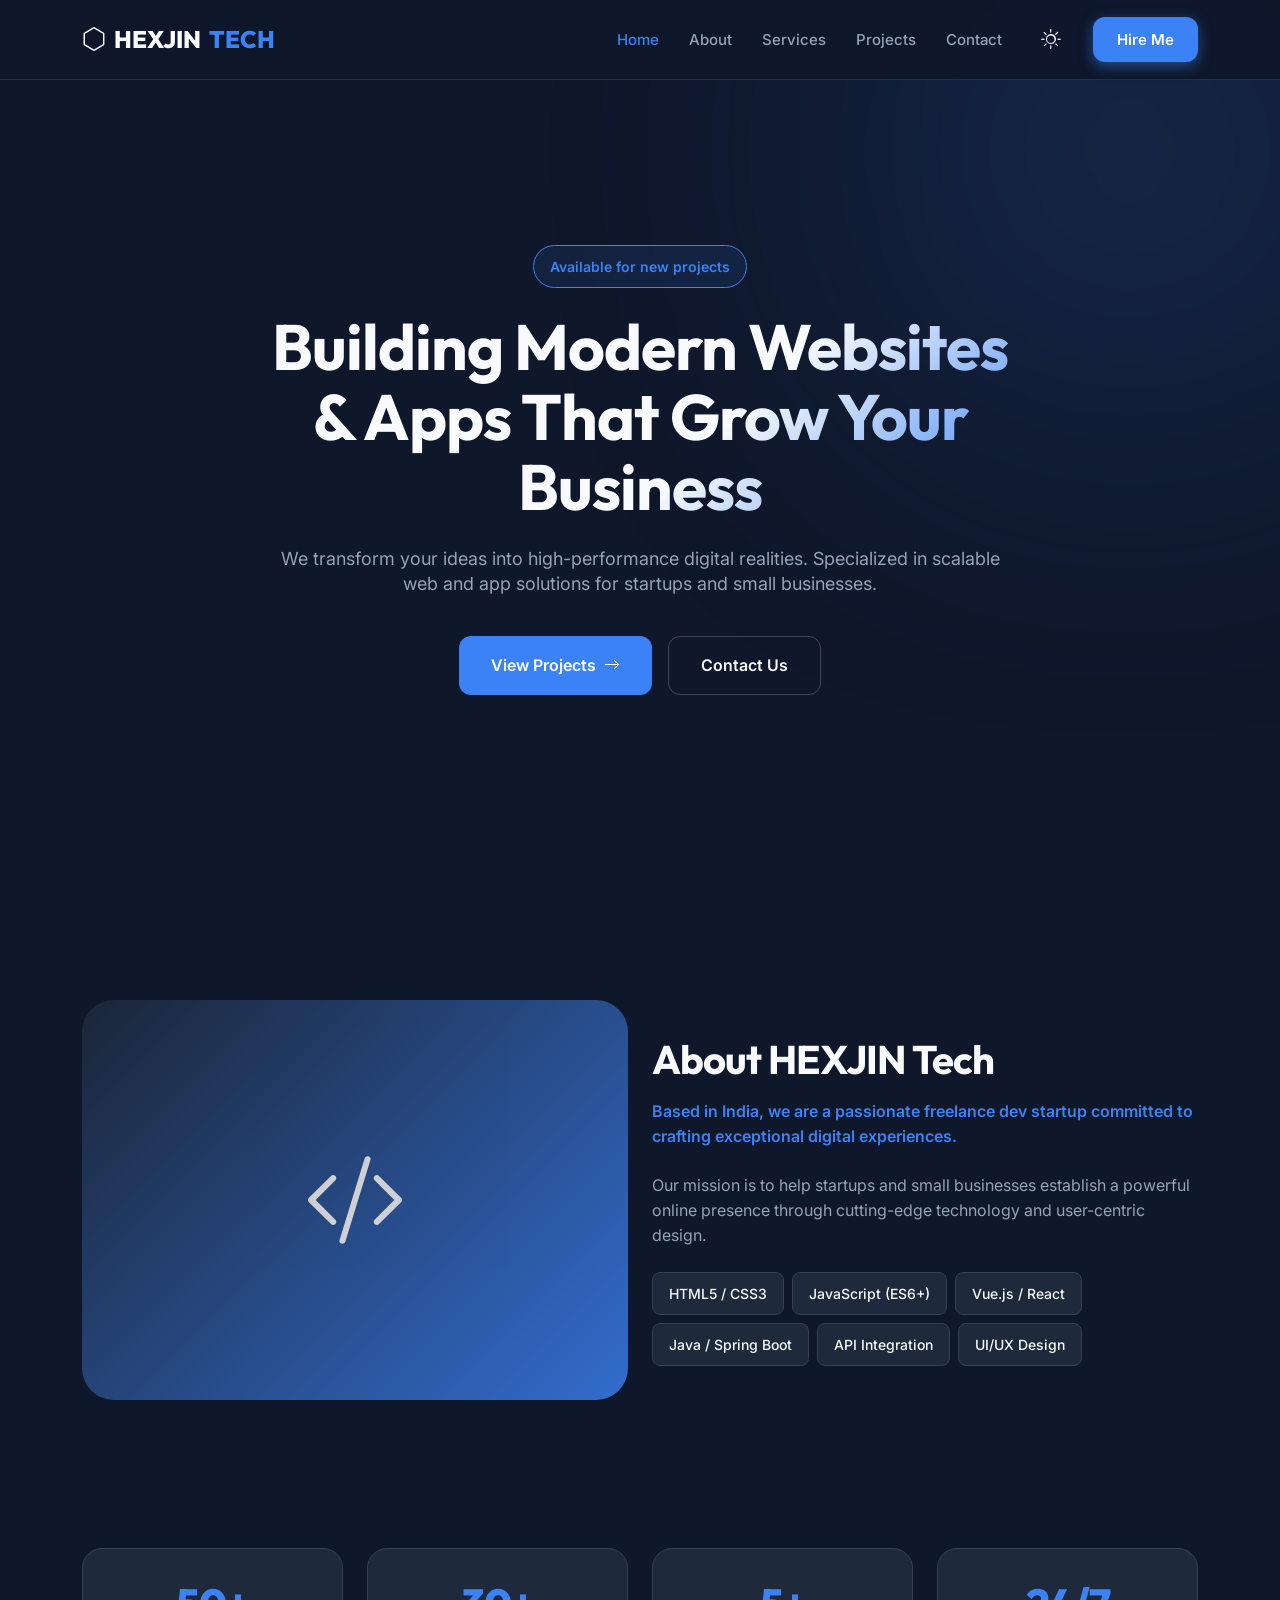
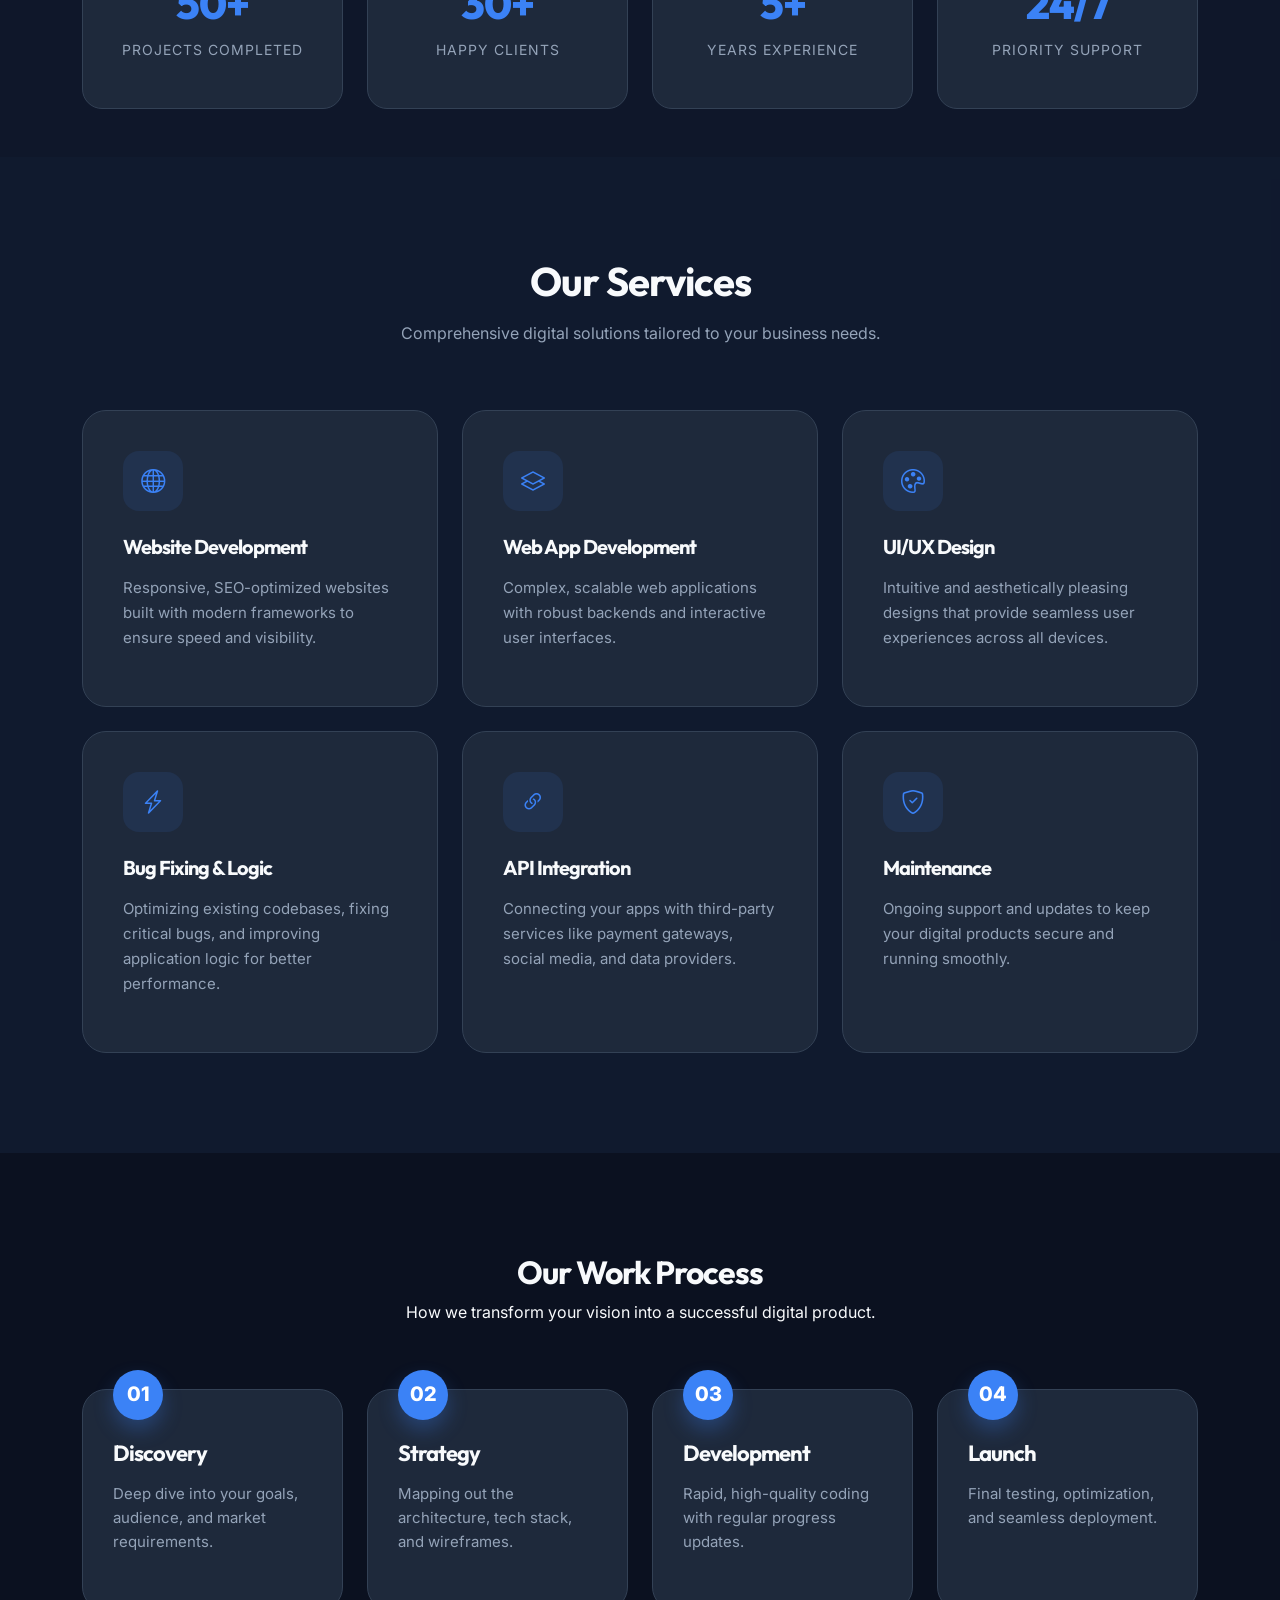
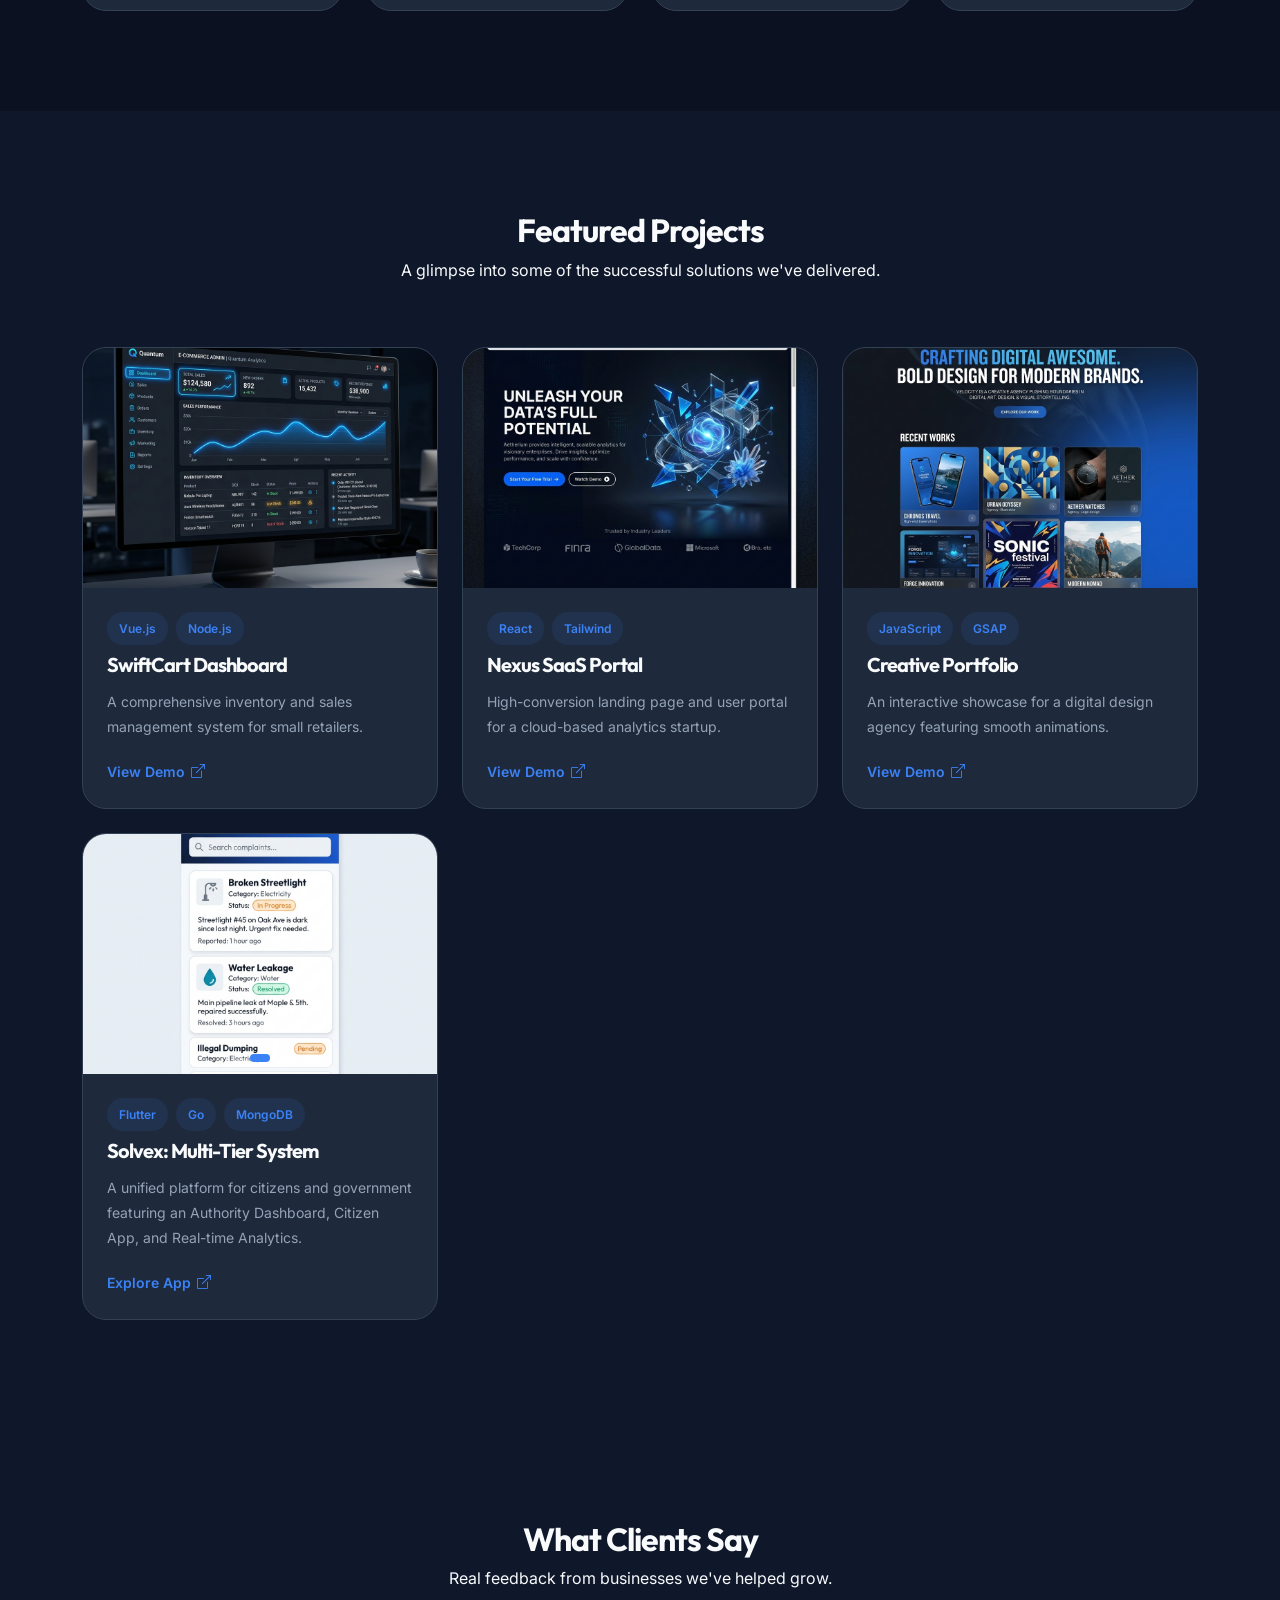
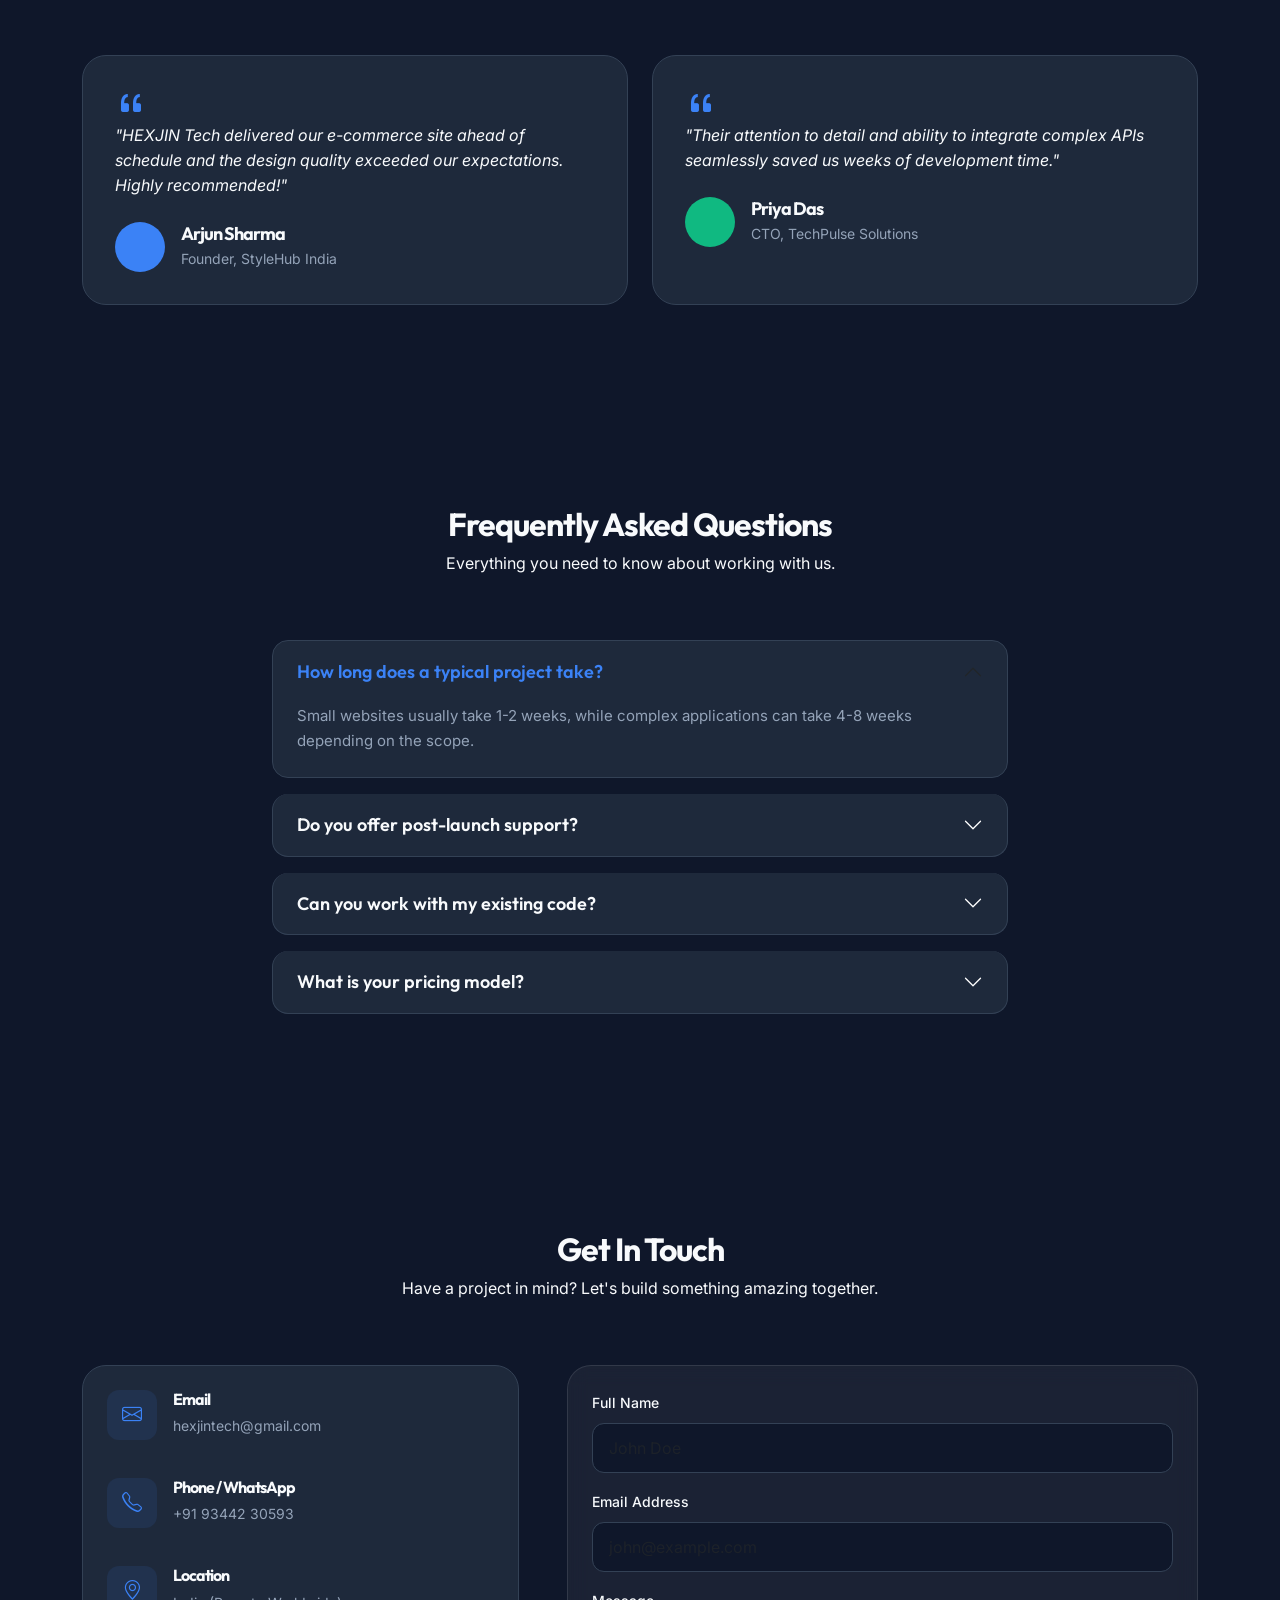
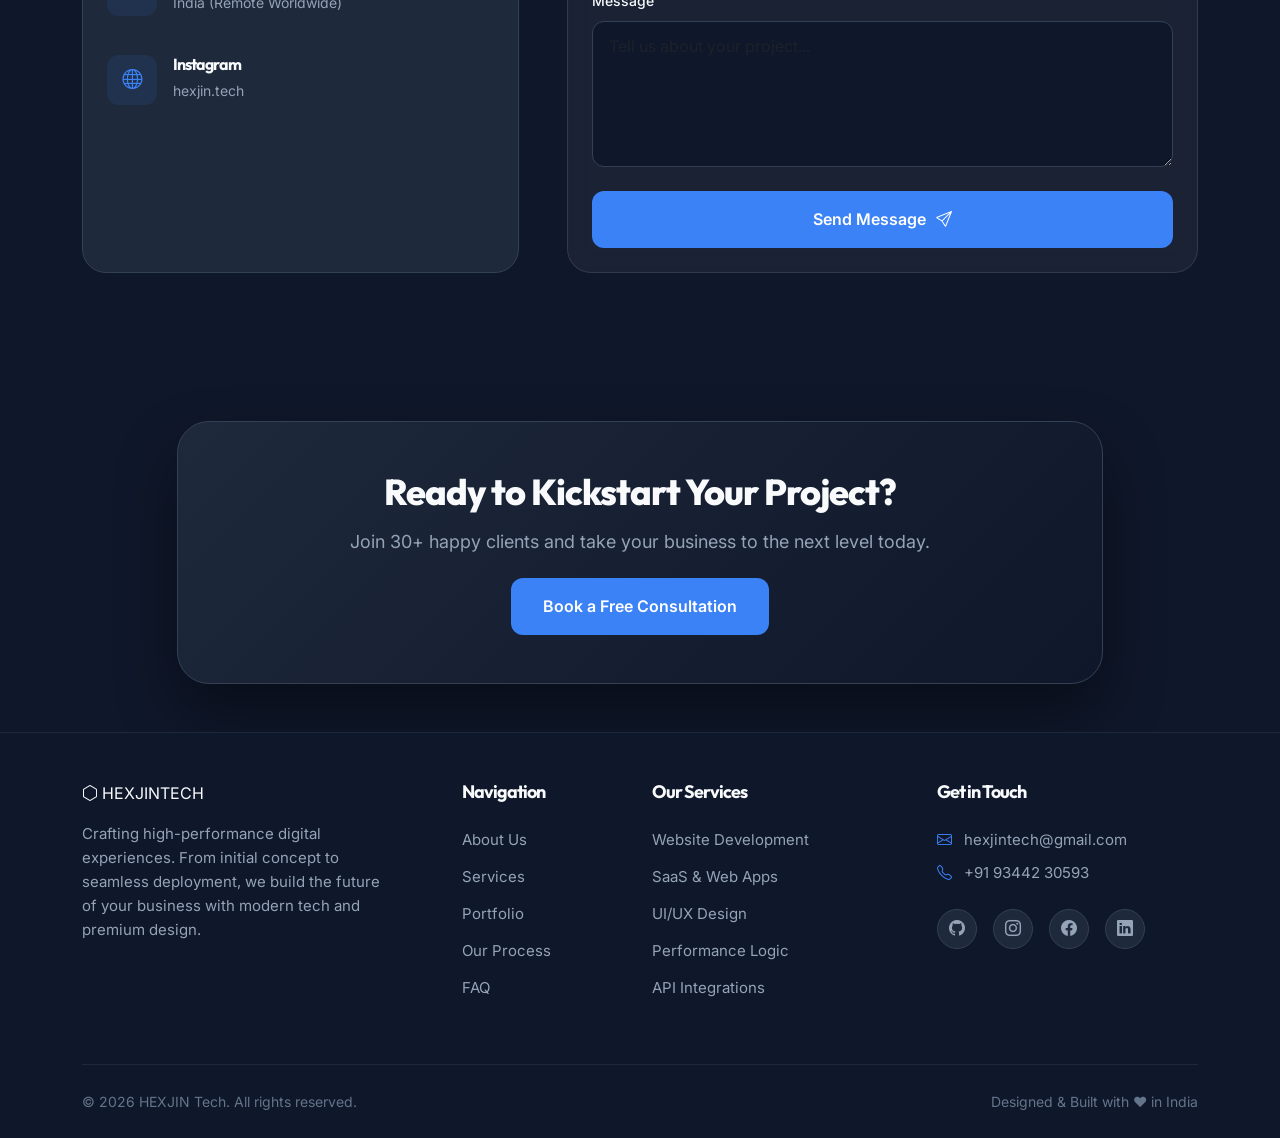
==== index.html @ 11fa51d2 "Complete migration to Bootstrap Icons across all sections and scripts" ====
<!DOCTYPE html>
<html lang="en">

<head>
    <meta charset="UTF-8">
    <meta name="viewport" content="width=device-width, initial-scale=1.0">
    <title>HEXJIN Tech | Modern Web & App Solutions</title>
    <meta name="description"
        content="Freelance Web & App Developer startup in India. Building modern, scalable, and user-friendly websites and apps for small businesses and startups.">

    <!-- Bootstrap 5 CSS -->
    <link href="https://cdn.jsdelivr.net/npm/bootstrap@5.3.0/dist/css/bootstrap.min.css" rel="stylesheet">
    <!-- Bootstrap Icons -->
    <link rel="stylesheet" href="https://cdn.jsdelivr.net/npm/bootstrap-icons@1.11.1/font/bootstrap-icons.css">

    <!-- Custom Style -->
    <link rel="stylesheet" href="style.css">
</head>

<body data-theme="dark">

    <!-- Navigation -->
    <nav id="navbar" class="fixed-top">
        <div class="container navbar-container">
            <div class="row align-items-center">
                <div class="col-4">
                    <a href="#" class="navbar-logo">
                        <i class="bi bi-hexagon"></i>
                        HEXJIN<span>TECH</span>
                    </a>
                </div>
                <div class="col-8 d-flex justify-content-end align-items-center">
                    <ul class="navbar-links d-none d-lg-flex mb-0 list-unstyled align-items-center">
                        <li><a href="#home" class="navbar-link active">Home</a></li>
                        <li><a href="#about" class="navbar-link">About</a></li>
                        <li><a href="#services" class="navbar-link">Services</a></li>
                        <li><a href="#portfolio" class="navbar-link">Projects</a></li>
                        <li><a href="#contact" class="navbar-link">Contact</a></li>
                    </ul>
                    <div class="navbar-actions ms-lg-4 d-flex align-items-center gap-3">
                        <button id="theme-toggle" class="btn-theme-toggle border-0 bg-transparent"
                            aria-label="Toggle Theme">
                            <i class="bi bi-sun" id="sun-icon"></i>
                            <i class="bi bi-moon" id="moon-icon" style="display: none;"></i>
                        </button>
                        <a href="#contact" class="btn-hire ms-3 d-none d-sm-inline-block">Hire Me</a>
                        <button class="navbar-mobile-btn d-lg-none border-0 bg-transparent text-white"
                            aria-label="Menu">
                            <i class="bi bi-list"></i>
                        </button>
                    </div>
                </div>
            </div>
        </div>
    </nav>

    <!-- Hero Section -->
    <section class="hero-section" id="home">
        <div class="container hero-container">
            <div class="row align-items-center justify-content-center">
                <div class="col-lg-8 text-center hero-content-wrapper">
                    <span class="hero-badge reveal">Available for new projects</span>
                    <h1 class="hero-title reveal">Building Modern Websites & Apps That Grow Your Business</h1>
                    <p class="hero-description reveal">We transform your ideas into high-performance digital realities.
                        Specialized in scalable web and app solutions for startups and small businesses.</p>
                    <div class="hero-buttons reveal d-flex justify-content-center gap-3">
                        <a href="#portfolio" class="btn-hero-primary">View Projects <i
                                class="bi bi-arrow-right"></i></a>
                        <a href="#contact" class="btn-hero-outline">Contact Us</a>
                    </div>
                </div>
            </div>
        </div>
    </section>

    <!-- About Section -->
    <section class="about-section" id="about">
        <div class="container about-container">
            <div class="row align-items-center">
                <div class="col-lg-6 mb-5 mb-lg-0 about-image-col">
                    <div class="about-image-wrapper reveal">
                        <div class="about-placeholder-img">
                            <i class="bi bi-code-slash"></i>
                        </div>
                    </div>
                </div>
                <div class="col-lg-6 about-content-col">
                    <div class="about-header reveal mb-4">
                        <h2 class="about-title">About HEXJIN Tech</h2>
                        <p class="about-subtitle">Based in India, we are a passionate freelance dev startup committed to
                            crafting exceptional digital experiences.</p>
                    </div>
                    <p class="about-text reveal mb-4">Our mission is to help startups and small businesses establish a
                        powerful online presence through cutting-edge technology and user-centric design.</p>
                    <div class="about-skills-wrapper reveal">
                        <div class="d-flex flex-wrap gap-2">
                            <span class="skill-tag">HTML5 / CSS3</span>
                            <span class="skill-tag">JavaScript (ES6+)</span>
                            <span class="skill-tag">Vue.js / React</span>
                            <span class="skill-tag">Java / Spring Boot</span>
                            <span class="skill-tag">API Integration</span>
                            <span class="skill-tag">UI/UX Design</span>
                        </div>
                    </div>
                </div>
            </div>
        </div>
    </section>

    <!-- Stats Section -->
    <section class="stats-section py-5">
        <div class="container stats-container">
            <div class="row g-4 text-center">
                <div class="col-6 col-lg-3 reveal">
                    <div class="stat-card">
                        <h3 class="stat-number" data-target="50">0</h3>
                        <p class="stat-label">Projects Completed</p>
                    </div>
                </div>
                <div class="col-6 col-lg-3 reveal">
                    <div class="stat-card">
                        <h3 class="stat-number" data-target="30">0</h3>
                        <p class="stat-label">Happy Clients</p>
                    </div>
                </div>
                <div class="col-6 col-lg-3 reveal">
                    <div class="stat-card">
                        <h3 class="stat-number" data-target="5">0</h3>
                        <p class="stat-label">Years Experience</p>
                    </div>
                </div>
                <div class="col-6 col-lg-3 reveal">
                    <div class="stat-card">
                        <h3 class="stat-number" data-target="24">24/7</h3>
                        <p class="stat-label">Priority Support</p>
                    </div>
                </div>
            </div>
        </div>
    </section>

    <!-- Services Section -->
    <section class="services-section" id="services">
        <div class="container services-container">
            <div class="row justify-content-center">
                <div class="col-lg-8 text-center mb-5 services-header reveal">
                    <h2 class="services-title">Our Services</h2>
                    <p class="services-subtitle">Comprehensive digital solutions tailored to your business needs.</p>
                </div>
            </div>
            <div class="row g-4 services-grid">
                <div class="col-md-6 col-lg-4 reveal">
                    <div class="services-card">
                        <div class="services-icon"><i class="bi bi-globe"></i></div>
                        <h3 class="services-card-title">Website Development</h3>
                        <p class="services-card-text">Responsive, SEO-optimized websites built with modern frameworks to
                            ensure speed and visibility.</p>
                    </div>
                </div>
                <div class="col-md-6 col-lg-4 reveal">
                    <div class="services-card">
                        <div class="services-icon"><i class="bi bi-layers"></i></div>
                        <h3 class="services-card-title">Web App Development</h3>
                        <p class="services-card-text">Complex, scalable web applications with robust backends and
                            interactive user interfaces.</p>
                    </div>
                </div>
                <div class="col-md-6 col-lg-4 reveal">
                    <div class="services-card">
                        <div class="services-icon"><i class="bi bi-palette"></i></div>
                        <h3 class="services-card-title">UI/UX Design</h3>
                        <p class="services-card-text">Intuitive and aesthetically pleasing designs that provide seamless
                            user experiences across all devices.</p>
                    </div>
                </div>
                <div class="col-md-6 col-lg-4 reveal">
                    <div class="services-card">
                        <div class="services-icon"><i class="bi bi-lightning-charge"></i></div>
                        <h3 class="services-card-title">Bug Fixing & Logic</h3>
                        <p class="services-card-text">Optimizing existing codebases, fixing critical bugs, and improving
                            application logic for better performance.</p>
                    </div>
                </div>
                <div class="col-md-6 col-lg-4 reveal">
                    <div class="services-card">
                        <div class="services-icon"><i class="bi bi-link-45deg"></i></div>
                        <h3 class="services-card-title">API Integration</h3>
                        <p class="services-card-text">Connecting your apps with third-party services like payment
                            gateways, social media, and data providers.</p>
                    </div>
                </div>
                <div class="col-md-6 col-lg-4 reveal">
                    <div class="services-card">
                        <div class="services-icon"><i class="bi bi-shield-check"></i></div>
                        <h3 class="services-card-title">Maintenance</h3>
                        <p class="services-card-text">Ongoing support and updates to keep your digital products secure
                            and running smoothly.</p>
                    </div>
                </div>
            </div>
        </div>
    </section>

    <!-- Process Section -->
    <section class="process-section" id="process">
        <div class="container process-container">
            <div class="row justify-content-center">
                <div class="col-lg-8 text-center mb-5 process-header reveal">
                    <h2 class="process-title">Our Work Process</h2>
                    <p class="process-subtitle">How we transform your vision into a successful digital product.</p>
                </div>
            </div>
            <div class="row g-4 process-steps">
                <div class="col-md-6 col-lg-3 reveal">
                    <div class="process-step-card">
                        <div class="process-step-num">01</div>
                        <h3 class="process-step-title">Discovery</h3>
                        <p class="process-step-text">Deep dive into your goals, audience, and market requirements.</p>
                    </div>
                </div>
                <div class="col-md-6 col-lg-3 reveal">
                    <div class="process-step-card">
                        <div class="process-step-num">02</div>
                        <h3 class="process-step-title">Strategy</h3>
                        <p class="process-step-text">Mapping out the architecture, tech stack, and wireframes.</p>
                    </div>
                </div>
                <div class="col-md-6 col-lg-3 reveal">
                    <div class="process-step-card">
                        <div class="process-step-num">03</div>
                        <h3 class="process-step-title">Development</h3>
                        <p class="process-step-text">Rapid, high-quality coding with regular progress updates.</p>
                    </div>
                </div>
                <div class="col-md-6 col-lg-3 reveal">
                    <div class="process-step-card">
                        <div class="process-step-num">04</div>
                        <h3 class="process-step-title">Launch</h3>
                        <p class="process-step-text">Final testing, optimization, and seamless deployment.</p>
                    </div>
                </div>
            </div>
        </div>
    </section>

    <!-- Portfolio Section -->
    <section class="portfolio-section" id="portfolio">
        <div class="container portfolio-container">
            <div class="row justify-content-center">
                <div class="col-lg-8 text-center mb-5 portfolio-header reveal">
                    <h2 class="portfolio-title">Featured Projects</h2>
                    <p class="portfolio-subtitle">A glimpse into some of the successful solutions we've delivered.</p>
                </div>
            </div>
            <div class="row g-4 portfolio-grid">
                <!-- Project 1 -->
                <div class="col-md-6 col-lg-4 reveal">
                    <div class="portfolio-card">
                        <div class="portfolio-img-wrapper">
                            <img src="project1.png" alt="E-commerce Dashboard" class="img-fluid portfolio-img">
                        </div>
                        <div class="portfolio-content">
                            <div class="portfolio-tags d-flex gap-2 mb-2">
                                <span class="portfolio-tag">Vue.js</span>
                                <span class="portfolio-tag">Node.js</span>
                            </div>
                            <h3 class="portfolio-card-title">SwiftCart Dashboard</h3>
                            <p class="portfolio-card-text">A comprehensive inventory and sales management system for
                                small retailers.</p>
                            <a href="#" class="portfolio-link">View Demo <i class="bi bi-box-arrow-up-right"></i></a>
                        </div>
                    </div>
                </div>
                <!-- Project 2 -->
                <div class="col-md-6 col-lg-4 reveal">
                    <div class="portfolio-card">
                        <div class="portfolio-img-wrapper">
                            <img src="project2.png" alt="SaaS Landing Page" class="img-fluid portfolio-img">
                        </div>
                        <div class="portfolio-content">
                            <div class="portfolio-tags d-flex gap-2 mb-2">
                                <span class="portfolio-tag">React</span>
                                <span class="portfolio-tag">Tailwind</span>
                            </div>
                            <h3 class="portfolio-card-title">Nexus SaaS Portal</h3>
                            <p class="portfolio-card-text">High-conversion landing page and user portal for a
                                cloud-based analytics startup.</p>
                            <a href="#" class="portfolio-link">View Demo <i class="bi bi-box-arrow-up-right"></i></a>
                        </div>
                    </div>
                </div>
                <!-- Project 3 -->
                <div class="col-md-6 col-lg-4 reveal">
                    <div class="portfolio-card">
                        <div class="portfolio-img-wrapper">
                            <img src="project3.png" alt="Portfolio Site" class="img-fluid portfolio-img">
                        </div>
                        <div class="portfolio-content">
                            <div class="portfolio-tags d-flex gap-2 mb-2">
                                <span class="portfolio-tag">JavaScript</span>
                                <span class="portfolio-tag">GSAP</span>
                            </div>
                            <h3 class="portfolio-card-title">Creative Portfolio</h3>
                            <p class="portfolio-card-text">An interactive showcase for a digital design agency featuring
                                smooth animations.</p>
                            <a href="#" class="portfolio-link">View Demo <i class="bi bi-box-arrow-up-right"></i></a>
                        </div>
                    </div>
                </div>
                <!-- Project 4: Solvex Complete System -->
                <div class="col-md-6 col-lg-4 reveal">
                    <div class="portfolio-card">
                        <div class="portfolio-img-wrapper portfolio-slider-container">
                            <img src="solvex_admin.png" alt="Solvex Admin Dashboard"
                                class="img-fluid portfolio-img slider-img active">
                            <img src="solvex_citizen.png" alt="Solvex Citizen App"
                                class="img-fluid portfolio-img slider-img">
                            <img src="solvex_analytics.png" alt="Solvex System Analytics"
                                class="img-fluid portfolio-img slider-img">
                            <div class="slider-dots">
                                <span class="slider-dot active"></span>
                                <span class="slider-dot"></span>
                                <span class="slider-dot"></span>
                            </div>
                        </div>
                        <div class="portfolio-content">
                            <div class="portfolio-tags d-flex gap-2 mb-2">
                                <span class="portfolio-tag">Flutter</span>
                                <span class="portfolio-tag">Go</span>
                                <span class="portfolio-tag">MongoDB</span>
                            </div>
                            <h3 class="portfolio-card-title">Solvex: Multi-Tier System</h3>
                            <p class="portfolio-card-text">A unified platform for citizens and government featuring an
                                Authority Dashboard, Citizen App, and Real-time Analytics.</p>
                            <a href="#" class="portfolio-link">Explore App <i class="bi bi-box-arrow-up-right"></i></a>
                        </div>
                    </div>
                </div>
            </div>
        </div>
    </section>

    <!-- Testimonials Section -->
    <section class="testimonials-section" id="testimonials">
        <div class="container testimonials-container">
            <div class="row justify-content-center">
                <div class="col-lg-8 text-center mb-5 testimonials-header reveal">
                    <h2 class="testimonials-title">What Clients Say</h2>
                    <p class="testimonials-subtitle">Real feedback from businesses we've helped grow.</p>
                </div>
            </div>
            <div class="row g-4 testimonials-grid">
                <div class="col-md-6 reveal">
                    <div class="testimonial-card">
                        <i class="bi bi-quote testimonial-quote-icon mb-3"></i>
                        <p class="testimonial-text">"HEXJIN Tech delivered our e-commerce site ahead of schedule and the
                            design quality exceeded our expectations. Highly recommended!"</p>
                        <div class="testimonial-client-info d-flex align-items-center gap-3 mt-4">
                            <div class="testimonial-avatar" style="background-color: #3b82f6;"></div>
                            <div>
                                <h4 class="testimonial-client-name">Arjun Sharma</h4>
                                <small class="testimonial-client-role">Founder, StyleHub India</small>
                            </div>
                        </div>
                    </div>
                </div>
                <div class="col-md-6 reveal">
                    <div class="testimonial-card">
                        <i class="bi bi-quote testimonial-quote-icon mb-3"></i>
                        <p class="testimonial-text">"Their attention to detail and ability to integrate complex APIs
                            seamlessly saved us weeks of development time."</p>
                        <div class="testimonial-client-info d-flex align-items-center gap-3 mt-4">
                            <div class="testimonial-avatar" style="background-color: #10b981;"></div>
                            <div>
                                <h4 class="testimonial-client-name">Priya Das</h4>
                                <small class="testimonial-client-role">CTO, TechPulse Solutions</small>
                            </div>
                        </div>
                    </div>
                </div>
            </div>
        </div>
    </section>

    <!-- FAQ Section -->
    <section class="faq-section" id="faq">
        <div class="container faq-container">
            <div class="row justify-content-center">
                <div class="col-lg-8 text-center mb-5 faq-header reveal">
                    <h2 class="faq-title">Frequently Asked Questions</h2>
                    <p class="faq-subtitle">Everything you need to know about working with us.</p>
                </div>
            </div>
            <div class="row justify-content-center">
                <div class="col-lg-8 reveal">
                    <div class="accordion" id="faqAccordion">
                        <!-- FAQ Item 1 -->
                        <div class="accordion-item faq-item">
                            <h2 class="accordion-header">
                                <button class="accordion-button faq-button" type="button" data-bs-toggle="collapse" data-bs-target="#collapseOne" aria-expanded="true" aria-controls="collapseOne">
                                    How long does a typical project take?
                                </button>
                            </h2>
                            <div id="collapseOne" class="accordion-collapse collapse show" data-bs-parent="#faqAccordion">
                                <div class="accordion-body faq-answer">
                                    Small websites usually take 1-2 weeks, while complex applications can take 4-8 weeks depending on the scope.
                                </div>
                            </div>
                        </div>
                        <!-- FAQ Item 2 -->
                        <div class="accordion-item faq-item">
                            <h2 class="accordion-header">
                                <button class="accordion-button faq-button collapsed" type="button" data-bs-toggle="collapse" data-bs-target="#collapseTwo" aria-expanded="false" aria-controls="collapseTwo">
                                    Do you offer post-launch support?
                                </button>
                            </h2>
                            <div id="collapseTwo" class="accordion-collapse collapse" data-bs-parent="#faqAccordion">
                                <div class="accordion-body faq-answer">
                                    Yes, we provide 30 days of free support and maintenance after every project to ensure a smooth transition.
                                </div>
                            </div>
                        </div>
                        <!-- FAQ Item 3 -->
                        <div class="accordion-item faq-item">
                            <h2 class="accordion-header">
                                <button class="accordion-button faq-button collapsed" type="button" data-bs-toggle="collapse" data-bs-target="#collapseThree" aria-expanded="false" aria-controls="collapseThree">
                                    Can you work with my existing code?
                                </button>
                            </h2>
                            <div id="collapseThree" class="accordion-collapse collapse" data-bs-parent="#faqAccordion">
                                <div class="accordion-body faq-answer">
                                    Absolutely! We can take over existing projects, fix bugs, or add new features as needed.
                                </div>
                            </div>
                        </div>
                        <!-- FAQ Item 4 -->
                        <div class="accordion-item faq-item">
                            <h2 class="accordion-header">
                                <button class="accordion-button faq-button collapsed" type="button" data-bs-toggle="collapse" data-bs-target="#collapseFour" aria-expanded="false" aria-controls="collapseFour">
                                    What is your pricing model?
                                </button>
                            </h2>
                            <div id="collapseFour" class="accordion-collapse collapse" data-bs-parent="#faqAccordion">
                                <div class="accordion-body faq-answer">
                                    We offer project-based pricing and hourly rates depending on what works best for your business.
                                </div>
                            </div>
                        </div>
                    </div>
                </div>
            </div>
        </div>
    </section>

    <!-- Contact Section -->
    <section class="contact-section" id="contact">
        <div class="container contact-container">
            <div class="row justify-content-center">
                <div class="col-lg-8 text-center mb-5 contact-header reveal">
                    <h2 class="contact-title">Get In Touch</h2>
                    <p class="contact-subtitle">Have a project in mind? Let's build something amazing together.</p>
                </div>
            </div>
            <div class="row g-5 contact-grid align-items-stretch">
                <div class="col-lg-5 reveal">
                    <div class="contact-info-wrapper h-100 p-4">
                        <div class="contact-info-list d-flex flex-column gap-4">
                            <a href="mailto:hexjintech@gmail.com"
                                class="contact-info-item d-flex gap-3 text-decoration-none">
                                <div class="contact-icon-box"><i class="bi bi-envelope"></i></div>
                                <div>
                                    <h4 class="contact-info-label">Email</h4>
                                    <p class="contact-info-value">hexjintech@gmail.com</p>
                                </div>
                            </a>
                            <a href="https://wa.me/919344230593" target="_blank"
                                class="contact-info-item d-flex gap-3 text-decoration-none">
                                <div class="contact-icon-box"><i class="bi bi-telephone"></i></div>
                                <div>
                                    <h4 class="contact-info-label">Phone / WhatsApp</h4>
                                    <p class="contact-info-value">+91 93442 30593</p>
                                </div>
                            </a>
                            <div class="contact-info-item d-flex gap-3">
                                <div class="contact-icon-box"><i class="bi bi-geo-alt"></i></div>
                                <div>
                                    <h4 class="contact-info-label">Location</h4>
                                    <p class="contact-info-value">India (Remote Worldwide)</p>
                                </div>
                            </div>
                            <div class="contact-info-item d-flex gap-3">
                                <div class="contact-icon-box"><i class="bi bi-globe"></i></div>
                                <div>
                                    <h4 class="contact-info-label">Instagram</h4>
                                    <p class="contact-info-value">hexjin.tech</p>
                                </div>
                            </div>
                        </div>
                    </div>
                </div>
                <div class="col-lg-7 reveal">
                    <form class="contact-form p-4" action="https://formspree.io/f/xgorkaja" method="POST">
                        <div class="mb-3 contact-form-group">
                            <label for="name" class="form-label">Full Name</label>
                            <input type="text" id="name" name="name" class="form-control" placeholder="John Doe"
                                required>
                        </div>
                        <div class="mb-3 contact-form-group">
                            <label for="email" class="form-label">Email Address</label>
                            <input type="email" id="email" name="email" class="form-control"
                                placeholder="john@example.com" required>
                        </div>
                        <div class="mb-4 contact-form-group">
                            <label for="message" class="form-label">Message</label>
                            <textarea id="message" name="message" class="form-control" rows="5"
                                placeholder="Tell us about your project..." required></textarea>
                        </div>
                        <button type="submit" class="btn-contact-submit w-100 border-0">Send Message <i
                                class="bi bi-send"></i></button>
                    </form>
                </div>
            </div>
        </div>
    </section>

    <section class="cta-section py-5">
        <div class="container cta-container">
            <div class="row justify-content-center">
                <div class="col-lg-10">
                    <div class="cta-banner p-5 text-center reveal">
                        <h2 class="cta-title">Ready to Kickstart Your Project?</h2>
                        <p class="cta-text">Join 30+ happy clients and take your business to the next level today.</p>
                        <a href="#contact" class="btn-hero-primary mt-4">Book a Free Consultation</a>
                    </div>
                </div>
            </div>
        </div>
    </section>

    <!-- Footer -->
    <footer class="footer-section pt-5 pb-4">
        <div class="container footer-container">
            <div class="row g-4 mb-5">
                <!-- Col 1: Brand & Bio -->
                <div class="col-lg-4 col-md-6 reveal">
                    <a href="#" class="footer-logo mb-3 d-inline-block">
                        <i class="bi bi-hexagon"></i>
                        HEXJIN<span>TECH</span>
                    </a>
                    <p class="footer-bio pe-lg-5">Crafting high-performance digital experiences. From initial concept to seamless deployment, we build the future of your business with modern tech and premium design.</p>
                </div>

                <!-- Col 2: Navigation -->
                <div class="col-lg-2 col-md-6 reveal">
                    <h4 class="footer-col-title">Navigation</h4>
                    <ul class="list-unstyled footer-links">
                        <li><a href="#about">About Us</a></li>
                        <li><a href="#services">Services</a></li>
                        <li><a href="#portfolio">Portfolio</a></li>
                        <li><a href="#process">Our Process</a></li>
                        <li><a href="#faq">FAQ</a></li>
                    </ul>
                </div>

                <!-- Col 3: Services -->
                <div class="col-lg-3 col-md-6 reveal">
                    <h4 class="footer-col-title">Our Services</h4>
                    <ul class="list-unstyled footer-links">
                        <li><a href="#services">Website Development</a></li>
                        <li><a href="#services">SaaS & Web Apps</a></li>
                        <li><a href="#services">UI/UX Design</a></li>
                        <li><a href="#services">Performance Logic</a></li>
                        <li><a href="#services">API Integrations</a></li>
                    </ul>
                </div>

                <!-- Col 4: Connect -->
                <div class="col-lg-3 col-md-6 reveal">
                    <h4 class="footer-col-title">Get in Touch</h4>
                    <div class="footer-contact-info mb-4">
                        <p class="mb-2"><a href="mailto:hexjintech@gmail.com" class="text-decoration-none color-inherit"><i class="bi bi-envelope me-2 footer-icon"></i> hexjintech@gmail.com</a></p>
                        <p class="mb-2"><a href="https://wa.me/919344230593" target="_blank" class="text-decoration-none color-inherit"><i class="bi bi-telephone me-2 footer-icon"></i> +91 93442 30593</a></p>
                    </div>
                    <div class="footer-social-links d-flex gap-3">
                        <a href="https://github.com/hexjintech" target="_blank" class="footer-social-link" aria-label="GitHub"><i class="bi bi-github"></i></a>
                        <a href="https://www.instagram.com/hexjin.tech?igsh=MWo1Y2ZwdnYyZHB2Nw==" target="_blank" class="footer-social-link" aria-label="Instagram"><i class="bi bi-instagram"></i></a>
                        <a href="https://facebook.com/hexjintech" target="_blank" class="footer-social-link" aria-label="Facebook"><i class="bi bi-facebook"></i></a>
                        <a href="https://linkedin.com/in/hexjintech" target="_blank" class="footer-social-link" aria-label="LinkedIn"><i class="bi bi-linkedin"></i></a>
                    </div>
                </div>
            </div>

            <!-- Footer Bottom -->
            <div class="footer-bottom border-top pt-4 text-center">
                <div class="row">
                    <div class="col-md-6 text-md-start mb-2 mb-md-0">
                        <p class="footer-copyright mb-0">&copy; 2026 HEXJIN Tech. All rights reserved.</p>
                    </div>
                    <div class="col-md-6 text-md-end">
                        <p class="footer-copyright mb-0">Designed & Built with ❤️ in India</p>
                    </div>
                </div>
            </div>
        </div>
    </footer>

    <!-- Bootstrap 5 JS -->
    <script src="https://cdn.jsdelivr.net/npm/bootstrap@5.3.0/dist/js/bootstrap.bundle.min.js"></script>
    <script src="script.js"></script>
</body>

</html>
---- style.css ----
/* Google Fonts */
@import url('https://fonts.googleapis.com/css2?family=Inter:wght@400;500;600&family=Outfit:wght@400;600;700;800&display=swap');

/* Global Resets */
* {
    margin: 0px;
    padding: 0px;
    box-sizing: border-box;
}

html {
    scroll-behavior: smooth;
}

body {
    font-family: 'Inter', sans-serif;
    line-height: 25px;
    overflow-x: hidden;
    transition: all 300ms ease;
    background-color: #0f172a;
    /* Default to Dark */
    color: #f8fafc;
}

body[data-theme="light"] {
    background-color: #f8fafc;
    color: #0f172a;
}

h1,
h2,
h3,
h4,
h5,
h6 {
    font-family: 'Outfit', sans-serif;
    font-weight: 700;
    letter-spacing: -1px;
}

a {
    text-decoration: none;
    color: inherit;
    transition: all 300ms ease;
}

/* General Section Utilities */
section {
    width: 100%;
    position: relative;
    overflow-x: hidden;
}

/* Navbar Section Styling */
#navbar {
    height: 80px;
    display: flex;
    align-items: center;
    transition: all 300ms ease;
    border-bottom: 1px solid rgba(255, 255, 255, 0.1);
    background-color: rgba(15, 23, 42, 0.9);
    backdrop-filter: blur(10px);
}

body[data-theme="light"] #navbar {
    background-color: rgba(248, 250, 252, 0.9);
    border-bottom: 1px solid rgba(0, 0, 0, 0.1);
}

#navbar.scrolled {
    height: 65px;
}

.navbar-logo {
    font-family: 'Outfit', sans-serif;
    font-weight: 800;
    font-size: 24px;
    display: flex;
    align-items: center;
    gap: 8px;
    color: #f8fafc;
}

body[data-theme="light"] .navbar-logo {
    color: #0f172a;
}

.navbar-logo span {
    color: #3b82f6;
}

.navbar-link {
    font-weight: 500;
    font-size: 15px;
    color: #94a3b8;
    padding: 10px 15px;
}

.navbar-link:hover,
.navbar-link.active {
    color: #3b82f6;
}

body[data-theme="light"] .navbar-link {
    color: #475569;
}

body[data-theme="light"] .navbar-link:hover,
body[data-theme="light"] .navbar-link.active {
    color: #0052cc;
}

.btn-hire {
    padding: 10px 24px;
    background-color: #3b82f6;
    color: #ffffff;
    border-radius: 12px;
    font-weight: 600;
    font-size: 15px;
    box-shadow: 0px 4px 14px 0px rgba(59, 130, 246, 0.5);
}

.btn-hire:hover {
    background-color: #2563eb;
    transform: translateY(-2px);
    color: #ffffff;
}

.btn-theme-toggle {
    color: #f8fafc;
    font-size: 20px;
    display: flex;
    align-items: center;
    justify-content: center;
}

body[data-theme="light"] .btn-theme-toggle {
    color: #0f172a;
}

/* Hero Section Styling */
.hero-section {
    min-height: 100vh;
    display: flex;
    align-items: center;
    padding-top: 100px;
    padding-bottom: 60px;
    position: relative;
    overflow: hidden;
}

.hero-section::before {
    content: '';
    position: absolute;
    top: -100px;
    right: -100px;
    width: 500px;
    height: 500px;
    background-color: rgba(59, 130, 246, 0.2);
    filter: blur(150px);
    border-radius: 250px;
    z-index: -1;
}

.hero-badge {
    display: inline-block;
    padding: 8px 16px;
    background-color: rgba(59, 130, 246, 0.1);
    color: #3b82f6;
    border: 1px solid #3b82f6;
    border-radius: 32px;
    font-weight: 600;
    font-size: 14px;
    margin-bottom: 24px;
}

.hero-title {
    font-size: 64px;
    line-height: 70px;
    margin-bottom: 24px;
    background: linear-gradient(135deg, #f8fafc 60%, #3b82f6);
    -webkit-background-clip: text;
    background-clip: text;
    -webkit-text-fill-color: transparent;
}

body[data-theme="light"] .hero-title {
    background: linear-gradient(135deg, #0f172a 60%, #3b82f6);
    -webkit-background-clip: text;
    background-clip: text;
    -webkit-text-fill-color: transparent;
}

.hero-description {
    font-size: 18px;
    color: #94a3b8;
    margin-bottom: 40px;
}

body[data-theme="light"] .hero-description {
    color: #475569;
}

.btn-hero-primary {
    padding: 16px 32px;
    background-color: #3b82f6;
    color: #ffffff;
    border-radius: 12px;
    font-weight: 600;
    font-size: 16px;
    display: inline-flex;
    align-items: center;
    gap: 8px;
}

.btn-hero-outline {
    padding: 16px 32px;
    background-color: transparent;
    color: #f8fafc;
    border: 1px solid rgba(255, 255, 255, 0.2);
    border-radius: 12px;
    font-weight: 600;
    font-size: 16px;
}

body[data-theme="light"] .btn-hero-outline {
    color: #0f172a;
    border: 1px solid rgba(0, 0, 0, 0.2);
}

/* About Section Styling */
.about-section {
    padding: 100px 0px;
}

.about-placeholder-img {
    background: linear-gradient(135deg, #1e293b, #3b82f6);
    width: 100%;
    height: 400px;
    display: flex;
    align-items: center;
    justify-content: center;
    border-radius: 32px;
    color: #ffffff;
    font-size: 100px;
    opacity: 0.8;
}

.about-title {
    font-size: 40px;
    margin-bottom: 16px;
}

.about-subtitle {
    color: #3b82f6;
    font-weight: 600;
    margin-bottom: 24px;
}

.about-text {
    color: #94a3b8;
    font-size: 16px;
}

body[data-theme="light"] .about-text {
    color: #475569;
}

.skill-tag {
    padding: 8px 16px;
    background-color: #1e293b;
    border: 1px solid #334155;
    border-radius: 8px;
    font-size: 14px;
    font-weight: 500;
    color: #f8fafc;
}

body[data-theme="light"] .skill-tag {
    background-color: #ffffff;
    border: 1px solid #e2e8f0;
    color: #0f172a;
}

/* Services Section Styling */
.services-section {
    padding: 100px 0px;
    background-color: rgba(59, 130, 246, 0.02);
}

.services-title {
    font-size: 40px;
    margin-bottom: 16px;
}

.services-subtitle {
    color: #94a3b8;
    font-size: 16px;
}

.services-card {
    padding: 40px;
    background-color: #1e293b;
    border: 1px solid #334155;
    border-radius: 24px;
    transition: all 300ms ease;
    height: 100%;
}

body[data-theme="light"] .services-card {
    background-color: #ffffff;
    border: 1px solid #e2e8f0;
}

.services-card:hover {
    transform: translateY(-10px);
    border-color: #3b82f6;
    box-shadow: 0px 20px 40px -10px rgba(0, 0, 0, 0.3);
}

.services-icon {
    width: 60px;
    height: 60px;
    background-color: rgba(59, 130, 246, 0.1);
    color: #3b82f6;
    border-radius: 16px;
    display: flex;
    align-items: center;
    justify-content: center;
    font-size: 24px;
    margin-bottom: 24px;
}

.services-card-title {
    font-size: 20px;
    margin-bottom: 16px;
}

.services-card-text {
    color: #94a3b8;
    font-size: 15px;
}

body[data-theme="light"] .services-card-text {
    color: #475569;
}

/* Portfolio Section Styling */
.portfolio-section {
    padding: 100px 0px;
}

.portfolio-card {
    background-color: #1e293b;
    border: 1px solid #334155;
    border-radius: 24px;
    overflow: hidden;
    transition: all 300ms ease;
}

body[data-theme="light"] .portfolio-card {
    background-color: #ffffff;
    border: 1px solid #e2e8f0;
}

.portfolio-img-wrapper {
    height: 240px;
    overflow: hidden;
    position: relative;
}

.portfolio-slider-container {
    background-color: #0f172a;
}

.slider-img {
    position: absolute;
    top: 0px;
    left: 0px;
    width: 100%;
    height: 100%;
    opacity: 0;
    transition: opacity 800ms ease-in-out;
}

.slider-img.active {
    opacity: 1;
}

.slider-dots {
    position: absolute;
    bottom: 12px;
    left: 50%;
    transform: translateX(-50%);
    display: flex;
    gap: 8px;
    z-index: 10;
}

.slider-dot {
    width: 8px;
    height: 8px;
    border-radius: 4px;
    background-color: rgba(255, 255, 255, 0.3);
    transition: all 300ms ease;
}

.slider-dot.active {
    background-color: #3b82f6;
    width: 20px;
}

.portfolio-img {
    width: 100%;
    height: 100%;
    object-fit: cover;
    transition: all 500ms ease;
}

.portfolio-card:hover .portfolio-img {
    transform: scale(1.1);
}

.portfolio-content {
    padding: 24px;
}

.portfolio-tag {
    font-size: 12px;
    font-weight: 600;
    color: #3b82f6;
    background-color: rgba(59, 130, 246, 0.1);
    padding: 4px 12px;
    border-radius: 16px;
}

.portfolio-card-title {
    font-size: 20px;
    margin-bottom: 12px;
}

.portfolio-card-text {
    color: #94a3b8;
    font-size: 14px;
    margin-bottom: 20px;
}

.portfolio-link {
    color: #3b82f6;
    font-weight: 600;
    font-size: 14px;
    display: inline-flex;
    align-items: center;
    gap: 6px;
}

/* Testimonials Section Styling */
.testimonials-section {
    padding: 100px 0px;
}

.testimonial-card {
    padding: 32px;
    background-color: #1e293b;
    border: 1px solid #334155;
    border-radius: 24px;
    height: 100%;
}

body[data-theme="light"] .testimonial-card {
    background-color: #ffffff;
    border: 1px solid #e2e8f0;
}

.testimonial-quote-icon {
    color: #3b82f6;
    font-size: 32px;
}

.testimonial-text {
    font-size: 16px;
    font-style: italic;
    color: #f8fafc;
}

body[data-theme="light"] .testimonial-text {
    color: #0f172a;
}

.testimonial-avatar {
    width: 50px;
    height: 50px;
    border-radius: 25px;
}

.testimonial-client-name {
    font-size: 18px;
    margin-bottom: 2px;
}

.testimonial-client-role {
    color: #94a3b8;
}

/* Contact Section Styling */
.contact-section {
    padding: 100px 0px;
}

.contact-info-wrapper {
    background-color: #1e293b;
    border: 1px solid #334155;
    border-radius: 24px;
}

body[data-theme="light"] .contact-info-wrapper {
    background-color: #ffffff;
    border: 1px solid #e2e8f0;
}

.contact-info-item {
    color: inherit;
    transition: all 300ms ease;
}

.contact-info-item:hover .contact-icon-box {
    background-color: #3b82f6;
    color: #ffffff;
    transform: scale(1.1);
}

.contact-icon-box {
    width: 50px;
    height: 50px;
    background-color: rgba(59, 130, 246, 0.1);
    color: #3b82f6;
    border-radius: 12px;
    display: flex;
    align-items: center;
    justify-content: center;
    font-size: 20px;
    flex-shrink: 0;
    transition: all 300ms ease;
}

.contact-info-label {
    font-size: 16px;
    margin-bottom: 4px;
}

.contact-info-value {
    color: #94a3b8;
    font-size: 14px;
}

.contact-form {
    background-color: rgba(255, 255, 255, 0.05);
    border: 1px solid rgba(255, 255, 255, 0.1);
    border-radius: 24px;
    backdrop-filter: blur(10px);
}

body[data-theme="light"] .contact-form {
    background-color: #ffffff;
    border: 1px solid #e2e8f0;
}

.contact-form-group label {
    font-weight: 500;
    font-size: 14px;
    margin-bottom: 8px;
    color: #f8fafc;
}

body[data-theme="light"] .contact-form-group label {
    color: #0f172a;
}

.contact-form .form-control {
    background-color: #0f172a;
    border: 1px solid #334155;
    color: #f8fafc;
    border-radius: 12px;
    padding: 12px 16px;
}

body[data-theme="light"] .contact-form .form-control {
    background-color: #f8fafc;
    border: 1px solid #e2e8f0;
    color: #0f172a;
}

.contact-form .form-control:focus {
    border-color: #3b82f6;
    box-shadow: 0px 0px 0px 4px rgba(59, 130, 246, 0.2);
    background-color: #0f172a;
    color: #f8fafc;
}

body[data-theme="light"] .contact-form .form-control:focus {
    background-color: #ffffff;
    color: #0f172a;
}

.btn-contact-submit {
    background-color: #3b82f6;
    color: #ffffff;
    padding: 16px;
    border-radius: 12px;
    font-weight: 600;
    font-size: 16px;
    display: flex;
    align-items: center;
    justify-content: center;
    gap: 10px;
    transition: all 300ms ease;
}

.btn-contact-submit:hover {
    background-color: #2563eb;
    transform: translateY(-2px);
}

/* Footer Section Styling */
.footer-section {
    background-color: #0f172a;
    border-top: 1px solid #1e293b;
}

body[data-theme="light"] .footer-section {
    background-color: #f8fafc;
    border-top: 1px solid #e2e8f0;
}

.footer-bio {
    color: #94a3b8;
    font-size: 15px;
    line-height: 1.6;
}

.footer-col-title {
    font-size: 18px;
    font-weight: 700;
    color: #f8fafc;
    margin-bottom: 24px;
}

body[data-theme="light"] .footer-col-title {
    color: #0f172a;
}

.footer-links li {
    margin-bottom: 12px;
}

.footer-links a {
    color: #94a3b8;
    text-decoration: none;
    font-size: 15px;
    transition: all 300ms ease;
}

.footer-links a:hover {
    color: #3b82f6;
    padding-left: 5px;
}

.footer-contact-info p {
    color: #94a3b8;
    font-size: 15px;
    display: flex;
    align-items: center;
}

.footer-icon {
    color: #3b82f6;
    width: 18px;
}

.footer-social-link {
    width: 40px;
    height: 40px;
    background-color: #1e293b;
    border: 1px solid #334155;
    border-radius: 20px;
    display: flex;
    align-items: center;
    justify-content: center;
    color: #94a3b8;
    transition: all 300ms ease;
}

body[data-theme="light"] .footer-social-link {
    background-color: #ffffff;
    border: 1px solid #e2e8f0;
}

.footer-social-link:hover {
    background-color: #3b82f6;
    color: #ffffff;
    border-color: #3b82f6;
    transform: translateY(-3px);
}

.footer-bottom {
    border-color: #1e293b !important;
}

body[data-theme="light"] .footer-bottom {
    border-color: #e2e8f0 !important;
}

.footer-copyright {
    color: #64748b;
    font-size: 14px;
}

.color-inherit {
    color: inherit !important;
}

/* Stats Section Styling */
.stats-section {
    background-color: #0f172a;
}

body[data-theme="light"] .stats-section {
    background-color: #f1f5f9;
}

.stat-card {
    padding: 30px 20px;
    background-color: #1e293b;
    border: 1px solid #334155;
    border-radius: 20px;
    transition: all 300ms ease;
}

body[data-theme="light"] .stat-card {
    background-color: #ffffff;
    border: 1px solid #e2e8f0;
}

.stat-number {
    font-size: 42px;
    font-weight: 800;
    color: #3b82f6;
    margin-bottom: 8px;
}

.stat-label {
    font-size: 14px;
    color: #94a3b8;
    text-transform: uppercase;
    letter-spacing: 1px;
}

/* Process Section Styling */
.process-section {
    padding: 100px 0px;
    background-color: #0b1120;
}

body[data-theme="light"] .process-section {
    background-color: #ffffff;
}

.process-step-card {
    padding: 40px 30px;
    background-color: #1e293b;
    border: 1px solid #334155;
    border-radius: 24px;
    height: 100%;
    position: relative;
    transition: all 400ms ease;
}

body[data-theme="light"] .process-step-card {
    background-color: #f8fafc;
    border: 1px solid #e2e8f0;
}

.process-step-num {
    position: absolute;
    top: -20px;
    left: 30px;
    width: 50px;
    height: 50px;
    background-color: #3b82f6;
    color: #ffffff;
    border-radius: 25px;
    display: flex;
    align-items: center;
    justify-content: center;
    font-weight: 800;
    font-size: 20px;
    box-shadow: 0px 10px 20px rgba(59, 130, 246, 0.3);
}

.process-step-title {
    font-size: 22px;
    margin-top: 10px;
    margin-bottom: 16px;
}

.process-step-text {
    color: #94a3b8;
    font-size: 15px;
    line-height: 1.6;
}

.process-step-card:hover {
    transform: translateY(-10px);
    border-color: #3b82f6;
}

/* FAQ Section Styling */
.faq-section {
    padding: 100px 0px;
}

.accordion {
    border: none;
}

.faq-item {
    background-color: #1e293b;
    border: 1px solid #334155;
    border-radius: 16px !important;
    overflow: hidden;
    margin-bottom: 16px;
}

body[data-theme="light"] .faq-item {
    background-color: #ffffff;
    border: 1px solid #e2e8f0;
}

.faq-button {
    background-color: transparent !important;
    color: #f8fafc !important;
    font-size: 18px;
    font-weight: 600;
    padding: 20px 24px;
    border: none;
    box-shadow: none !important;
}

body[data-theme="light"] .faq-button {
    color: #0f172a !important;
}

.faq-button:not(.collapsed) {
    color: #3b82f6 !important;
}

.faq-button::after {
    filter: brightness(0) invert(1);
    transition: all 300ms ease;
}

body[data-theme="light"] .faq-button::after {
    filter: none;
}

.faq-button:not(.collapsed)::after {
    filter: none;
    background-image: var(--bs-accordion-btn-icon);
}

.faq-answer {
    color: #94a3b8;
    font-size: 15px;
    padding: 0px 24px 24px 24px;
    background-color: transparent;
}

body[data-theme="light"] .faq-answer {
    color: #475569;
}

/* CTA Section Styling */
.cta-banner {
    background: linear-gradient(135deg, #1e293b 0%, #0f172a 100%);
    border: 1px solid #334155;
    border-radius: 32px;
    box-shadow: 0px 30px 60px rgba(0, 0, 0, 0.4);
}

body[data-theme="light"] .cta-banner {
    background: linear-gradient(135deg, #3b82f6 0%, #1d4ed8 100%);
    border: none;
}

.cta-title {
    font-size: 36px;
    font-weight: 800;
    margin-bottom: 16px;
}

body[data-theme="light"] .cta-title,
body[data-theme="light"] .cta-text {
    color: #ffffff;
}

.cta-text {
    color: #94a3b8;
    font-size: 18px;
    max-width: 600px;
    margin: 0px auto;
}

/* Scroll Reveal Base */
.reveal {
    opacity: 0;
    transform: translateY(30px);
    transition: all 800ms ease;
}

.reveal.active {
    opacity: 1;
    transform: translateY(0px);
}

/* Mobile Responsive Adjustments */
@media (max-width: 991px) {
    .navbar-links {
        display: none !important;
        position: fixed;
        top: 0px;
        left: 0px;
        width: 100%;
        height: 100vh;
        background-color: #0f172a;
        flex-direction: column;
        justify-content: center;
        padding: 40px 20px;
        z-index: 1000;
        transition: all 400ms ease-in-out;
    }

    .navbar-links.mobile-active {
        display: flex !important;
    }

    .navbar-link {
        font-size: 24px;
        margin-bottom: 20px;
    }

    .hero-title {
        font-size: 48px;
        line-height: 54px;
    }
}

@media (max-width: 767px) {
    .hero-title {
        font-size: 36px;
        line-height: 42px;
    }

    .navbar-container {
        padding: 0px 20px;
    }

    .portfolio-img-wrapper {
        height: auto;
        aspect-ratio: 16 / 9;
    }

    .portfolio-img {
        object-fit: contain;
        background-color: #0f172a;
    }
}
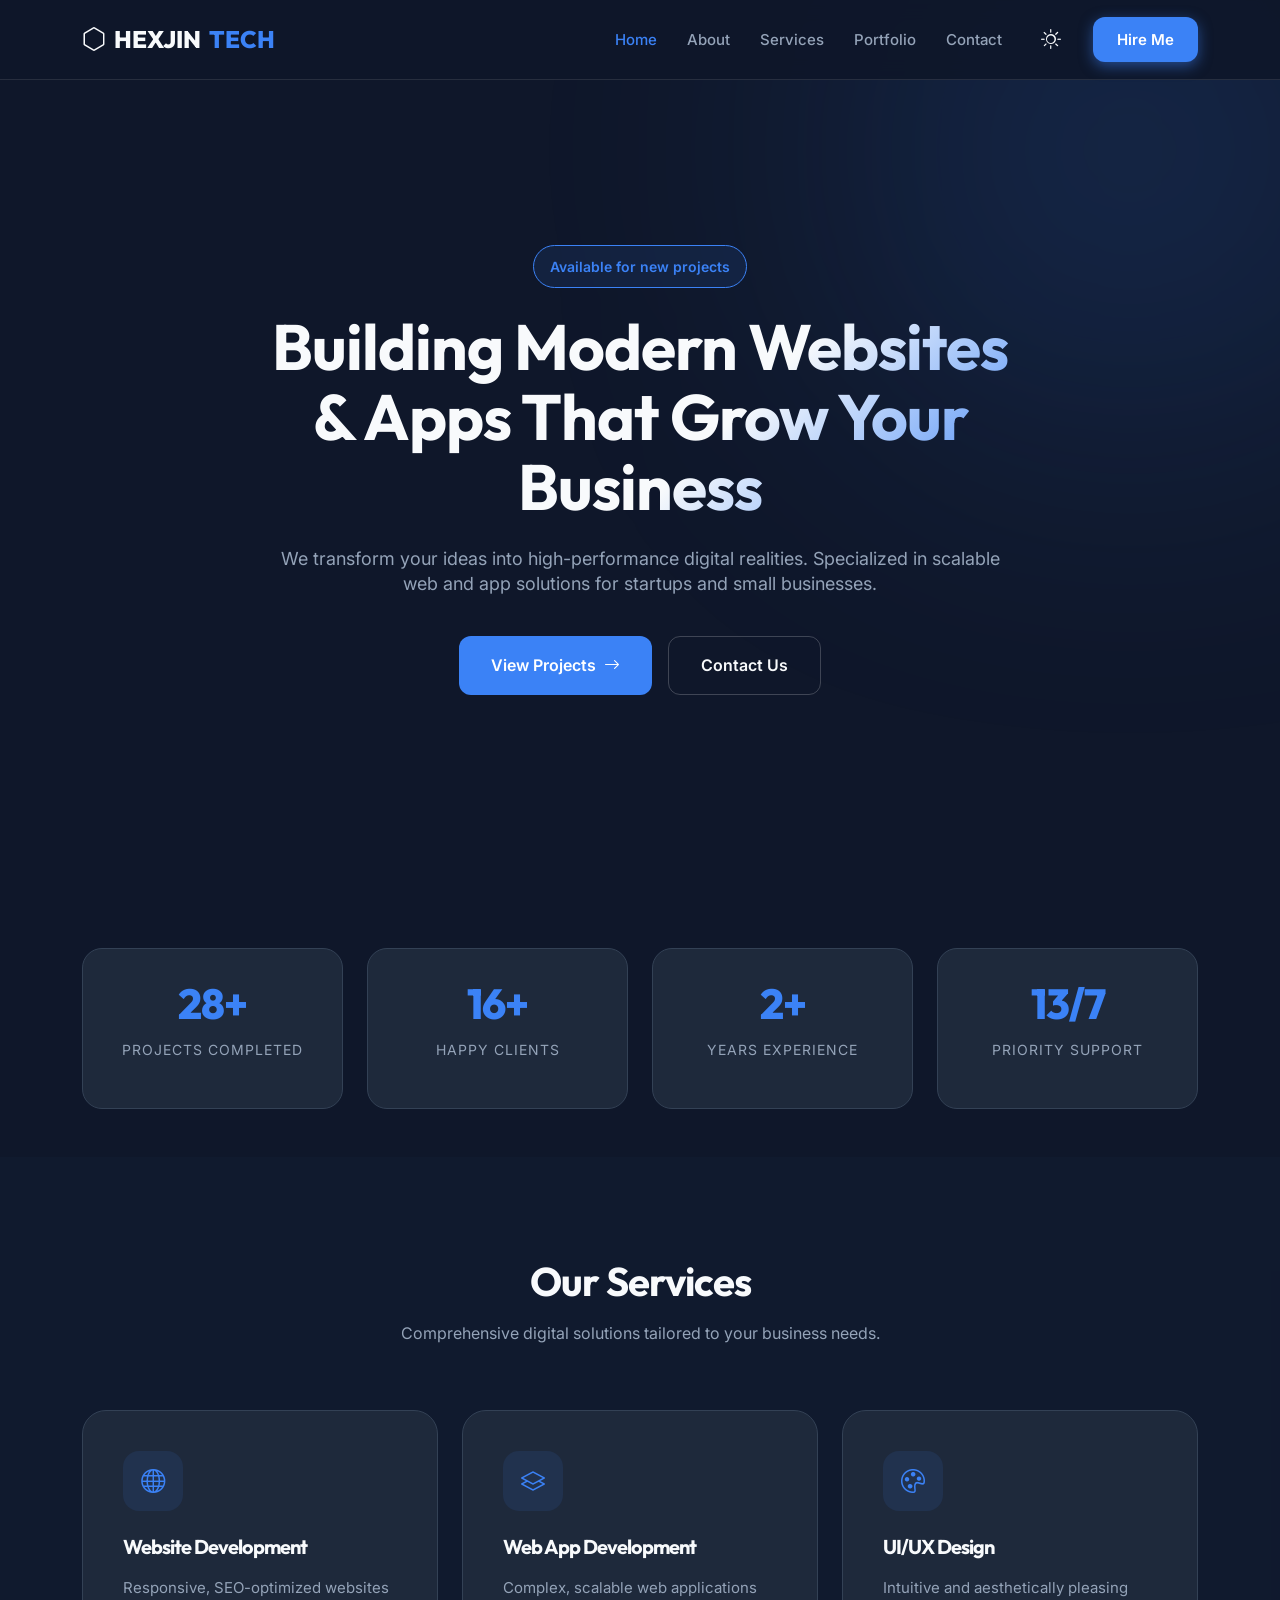
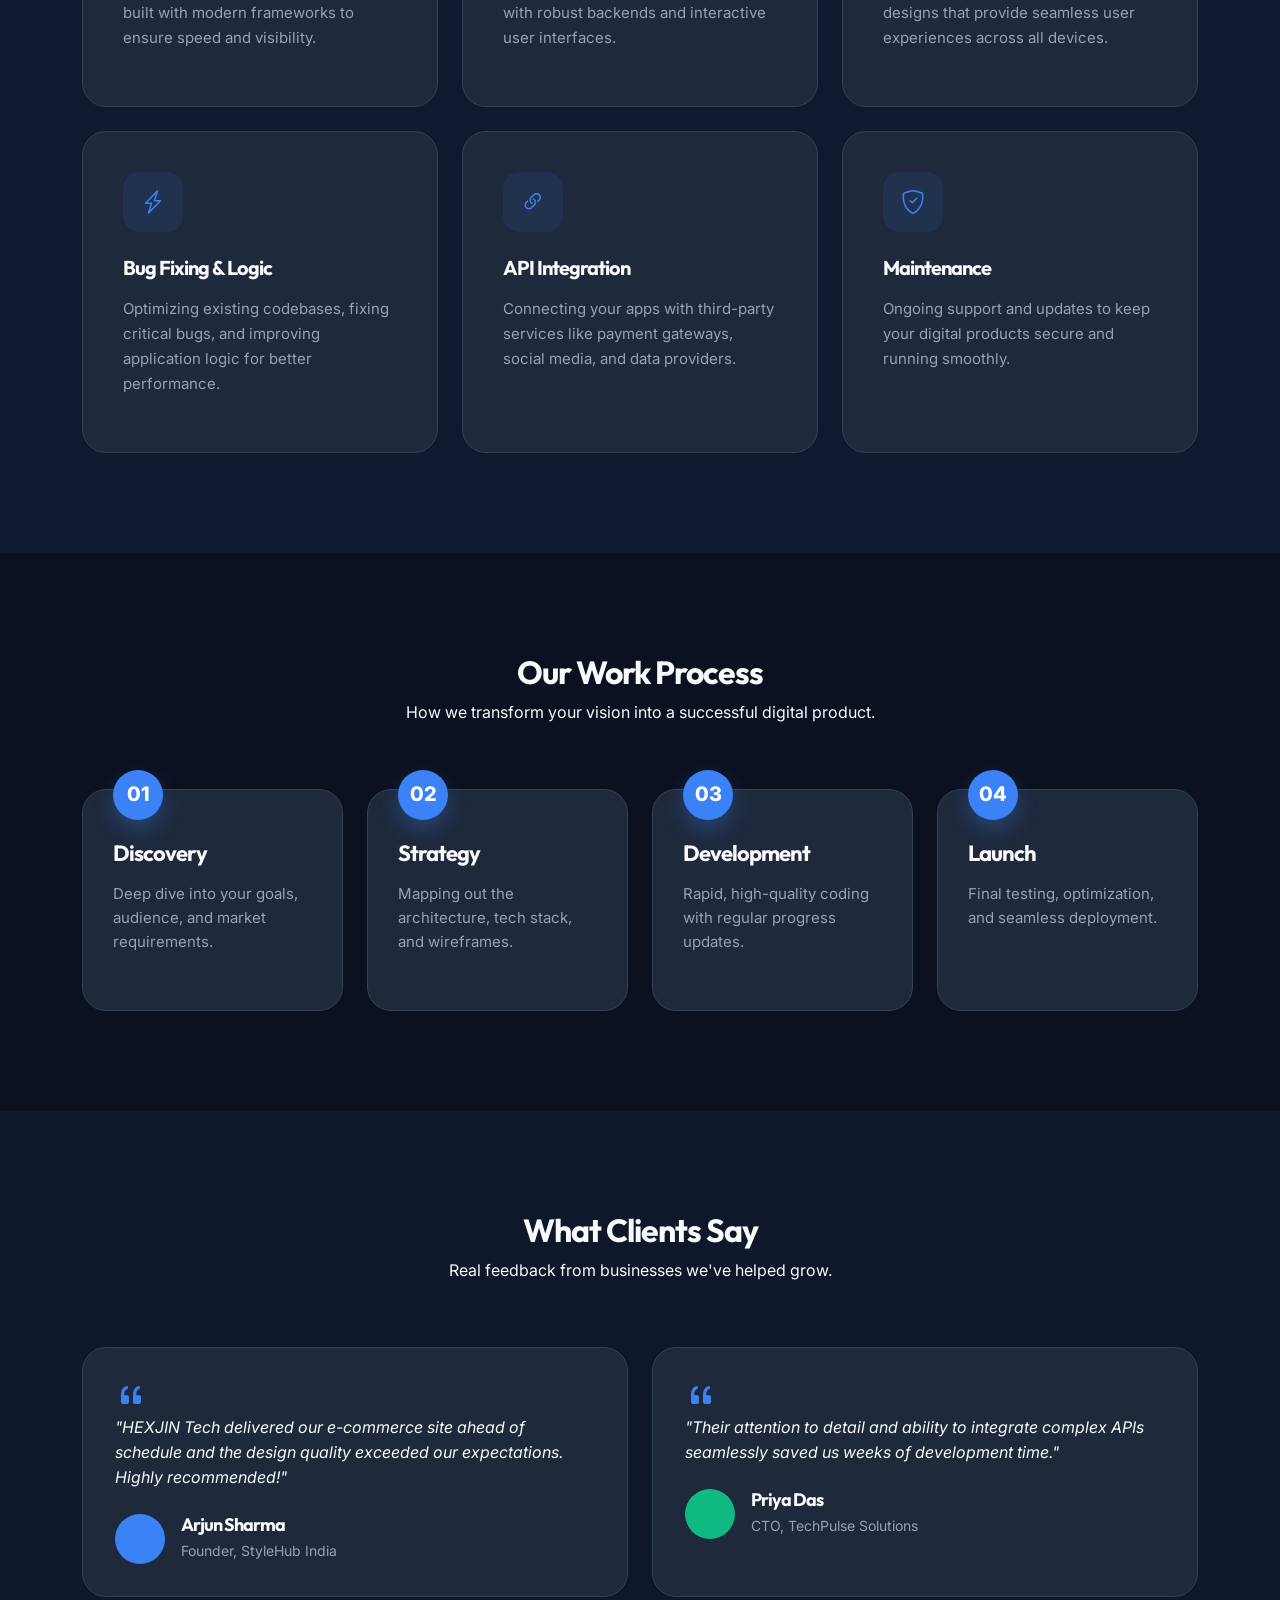
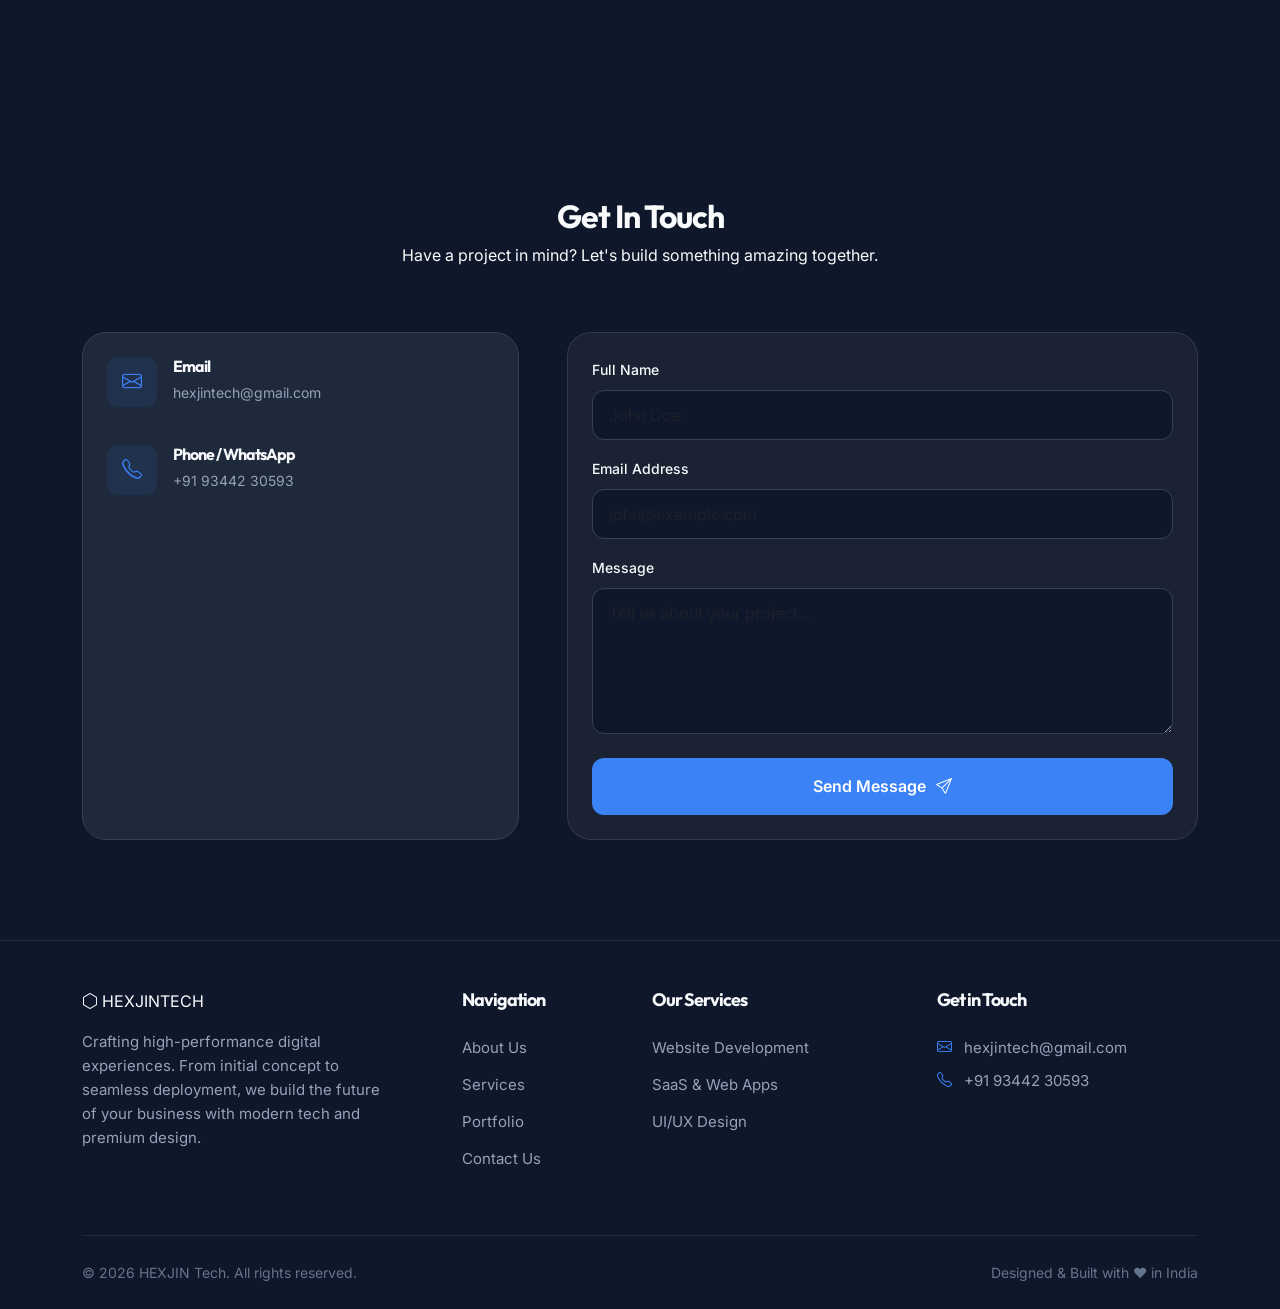
==== commit 73eb97a3: "folder structure changed and add new pages" ====
--- a/index.html
+++ b/index.html
@@ -14,7 +14,7 @@
     <link rel="stylesheet" href="https://cdn.jsdelivr.net/npm/bootstrap-icons@1.11.1/font/bootstrap-icons.css">
 
     <!-- Custom Style -->
-    <link rel="stylesheet" href="style.css">
+    <link rel="stylesheet" href="assets/css/style.css">
 </head>
 
 <body data-theme="dark">
@@ -24,18 +24,18 @@
         <div class="container navbar-container">
             <div class="row align-items-center">
                 <div class="col-4">
-                    <a href="#" class="navbar-logo">
+                    <a href="index.html" class="navbar-logo">
                         <i class="bi bi-hexagon"></i>
                         HEXJIN<span>TECH</span>
                     </a>
                 </div>
                 <div class="col-8 d-flex justify-content-end align-items-center">
                     <ul class="navbar-links d-none d-lg-flex mb-0 list-unstyled align-items-center">
-                        <li><a href="#home" class="navbar-link active">Home</a></li>
-                        <li><a href="#about" class="navbar-link">About</a></li>
-                        <li><a href="#services" class="navbar-link">Services</a></li>
-                        <li><a href="#portfolio" class="navbar-link">Projects</a></li>
-                        <li><a href="#contact" class="navbar-link">Contact</a></li>
+                        <li><a href="index.html" class="navbar-link active">Home</a></li>
+                        <li><a href="about/" class="navbar-link">About</a></li>
+                        <li><a href="index.html#services" class="navbar-link">Services</a></li>
+                        <li><a href="portfolio/" class="navbar-link">Portfolio</a></li>
+                        <li><a href="contact/" class="navbar-link">Contact</a></li>
                     </ul>
                     <div class="navbar-actions ms-lg-4 d-flex align-items-center gap-3">
                         <button id="theme-toggle" class="btn-theme-toggle border-0 bg-transparent"
@@ -43,7 +43,7 @@
                             <i class="bi bi-sun" id="sun-icon"></i>
                             <i class="bi bi-moon" id="moon-icon" style="display: none;"></i>
                         </button>
-                        <a href="#contact" class="btn-hire ms-3 d-none d-sm-inline-block">Hire Me</a>
+                        <a href="contact/" class="btn-hire ms-3 d-none d-sm-inline-block">Hire Me</a>
                         <button class="navbar-mobile-btn d-lg-none border-0 bg-transparent text-white"
                             aria-label="Menu">
                             <i class="bi bi-list"></i>
@@ -54,543 +54,317 @@
         </div>
     </nav>
 
-    <!-- Hero Section -->
-    <section class="hero-section" id="home">
-        <div class="container hero-container">
-            <div class="row align-items-center justify-content-center">
-                <div class="col-lg-8 text-center hero-content-wrapper">
-                    <span class="hero-badge reveal">Available for new projects</span>
-                    <h1 class="hero-title reveal">Building Modern Websites & Apps That Grow Your Business</h1>
-                    <p class="hero-description reveal">We transform your ideas into high-performance digital realities.
-                        Specialized in scalable web and app solutions for startups and small businesses.</p>
-                    <div class="hero-buttons reveal d-flex justify-content-center gap-3">
-                        <a href="#portfolio" class="btn-hero-primary">View Projects <i
-                                class="bi bi-arrow-right"></i></a>
-                        <a href="#contact" class="btn-hero-outline">Contact Us</a>
-                    </div>
-                </div>
-            </div>
-        </div>
-    </section>
-
-    <!-- About Section -->
-    <section class="about-section" id="about">
-        <div class="container about-container">
-            <div class="row align-items-center">
-                <div class="col-lg-6 mb-5 mb-lg-0 about-image-col">
-                    <div class="about-image-wrapper reveal">
-                        <div class="about-placeholder-img">
-                            <i class="bi bi-code-slash"></i>
-                        </div>
-                    </div>
-                </div>
-                <div class="col-lg-6 about-content-col">
-                    <div class="about-header reveal mb-4">
-                        <h2 class="about-title">About HEXJIN Tech</h2>
-                        <p class="about-subtitle">Based in India, we are a passionate freelance dev startup committed to
-                            crafting exceptional digital experiences.</p>
-                    </div>
-                    <p class="about-text reveal mb-4">Our mission is to help startups and small businesses establish a
-                        powerful online presence through cutting-edge technology and user-centric design.</p>
-                    <div class="about-skills-wrapper reveal">
-                        <div class="d-flex flex-wrap gap-2">
-                            <span class="skill-tag">HTML5 / CSS3</span>
-                            <span class="skill-tag">JavaScript (ES6+)</span>
-                            <span class="skill-tag">Vue.js / React</span>
-                            <span class="skill-tag">Java / Spring Boot</span>
-                            <span class="skill-tag">API Integration</span>
-                            <span class="skill-tag">UI/UX Design</span>
-                        </div>
-                    </div>
-                </div>
-            </div>
-        </div>
-    </section>
-
-    <!-- Stats Section -->
-    <section class="stats-section py-5">
-        <div class="container stats-container">
-            <div class="row g-4 text-center">
-                <div class="col-6 col-lg-3 reveal">
-                    <div class="stat-card">
-                        <h3 class="stat-number" data-target="50">0</h3>
-                        <p class="stat-label">Projects Completed</p>
-                    </div>
-                </div>
-                <div class="col-6 col-lg-3 reveal">
-                    <div class="stat-card">
-                        <h3 class="stat-number" data-target="30">0</h3>
-                        <p class="stat-label">Happy Clients</p>
-                    </div>
-                </div>
-                <div class="col-6 col-lg-3 reveal">
-                    <div class="stat-card">
-                        <h3 class="stat-number" data-target="5">0</h3>
-                        <p class="stat-label">Years Experience</p>
-                    </div>
-                </div>
-                <div class="col-6 col-lg-3 reveal">
-                    <div class="stat-card">
-                        <h3 class="stat-number" data-target="24">24/7</h3>
-                        <p class="stat-label">Priority Support</p>
-                    </div>
-                </div>
-            </div>
-        </div>
-    </section>
-
-    <!-- Services Section -->
-    <section class="services-section" id="services">
-        <div class="container services-container">
-            <div class="row justify-content-center">
-                <div class="col-lg-8 text-center mb-5 services-header reveal">
-                    <h2 class="services-title">Our Services</h2>
-                    <p class="services-subtitle">Comprehensive digital solutions tailored to your business needs.</p>
-                </div>
-            </div>
-            <div class="row g-4 services-grid">
-                <div class="col-md-6 col-lg-4 reveal">
-                    <div class="services-card">
-                        <div class="services-icon"><i class="bi bi-globe"></i></div>
-                        <h3 class="services-card-title">Website Development</h3>
-                        <p class="services-card-text">Responsive, SEO-optimized websites built with modern frameworks to
-                            ensure speed and visibility.</p>
-                    </div>
-                </div>
-                <div class="col-md-6 col-lg-4 reveal">
-                    <div class="services-card">
-                        <div class="services-icon"><i class="bi bi-layers"></i></div>
-                        <h3 class="services-card-title">Web App Development</h3>
-                        <p class="services-card-text">Complex, scalable web applications with robust backends and
-                            interactive user interfaces.</p>
-                    </div>
-                </div>
-                <div class="col-md-6 col-lg-4 reveal">
-                    <div class="services-card">
-                        <div class="services-icon"><i class="bi bi-palette"></i></div>
-                        <h3 class="services-card-title">UI/UX Design</h3>
-                        <p class="services-card-text">Intuitive and aesthetically pleasing designs that provide seamless
-                            user experiences across all devices.</p>
-                    </div>
-                </div>
-                <div class="col-md-6 col-lg-4 reveal">
-                    <div class="services-card">
-                        <div class="services-icon"><i class="bi bi-lightning-charge"></i></div>
-                        <h3 class="services-card-title">Bug Fixing & Logic</h3>
-                        <p class="services-card-text">Optimizing existing codebases, fixing critical bugs, and improving
-                            application logic for better performance.</p>
-                    </div>
-                </div>
-                <div class="col-md-6 col-lg-4 reveal">
-                    <div class="services-card">
-                        <div class="services-icon"><i class="bi bi-link-45deg"></i></div>
-                        <h3 class="services-card-title">API Integration</h3>
-                        <p class="services-card-text">Connecting your apps with third-party services like payment
-                            gateways, social media, and data providers.</p>
-                    </div>
-                </div>
-                <div class="col-md-6 col-lg-4 reveal">
-                    <div class="services-card">
-                        <div class="services-icon"><i class="bi bi-shield-check"></i></div>
-                        <h3 class="services-card-title">Maintenance</h3>
-                        <p class="services-card-text">Ongoing support and updates to keep your digital products secure
-                            and running smoothly.</p>
-                    </div>
-                </div>
-            </div>
-        </div>
-    </section>
-
-    <!-- Process Section -->
-    <section class="process-section" id="process">
-        <div class="container process-container">
-            <div class="row justify-content-center">
-                <div class="col-lg-8 text-center mb-5 process-header reveal">
-                    <h2 class="process-title">Our Work Process</h2>
-                    <p class="process-subtitle">How we transform your vision into a successful digital product.</p>
-                </div>
-            </div>
-            <div class="row g-4 process-steps">
-                <div class="col-md-6 col-lg-3 reveal">
-                    <div class="process-step-card">
-                        <div class="process-step-num">01</div>
-                        <h3 class="process-step-title">Discovery</h3>
-                        <p class="process-step-text">Deep dive into your goals, audience, and market requirements.</p>
-                    </div>
-                </div>
-                <div class="col-md-6 col-lg-3 reveal">
-                    <div class="process-step-card">
-                        <div class="process-step-num">02</div>
-                        <h3 class="process-step-title">Strategy</h3>
-                        <p class="process-step-text">Mapping out the architecture, tech stack, and wireframes.</p>
-                    </div>
-                </div>
-                <div class="col-md-6 col-lg-3 reveal">
-                    <div class="process-step-card">
-                        <div class="process-step-num">03</div>
-                        <h3 class="process-step-title">Development</h3>
-                        <p class="process-step-text">Rapid, high-quality coding with regular progress updates.</p>
-                    </div>
-                </div>
-                <div class="col-md-6 col-lg-3 reveal">
-                    <div class="process-step-card">
-                        <div class="process-step-num">04</div>
-                        <h3 class="process-step-title">Launch</h3>
-                        <p class="process-step-text">Final testing, optimization, and seamless deployment.</p>
-                    </div>
-                </div>
-            </div>
-        </div>
-    </section>
-
-    <!-- Portfolio Section -->
-    <section class="portfolio-section" id="portfolio">
-        <div class="container portfolio-container">
-            <div class="row justify-content-center">
-                <div class="col-lg-8 text-center mb-5 portfolio-header reveal">
-                    <h2 class="portfolio-title">Featured Projects</h2>
-                    <p class="portfolio-subtitle">A glimpse into some of the successful solutions we've delivered.</p>
-                </div>
-            </div>
-            <div class="row g-4 portfolio-grid">
-                <!-- Project 1 -->
-                <div class="col-md-6 col-lg-4 reveal">
-                    <div class="portfolio-card">
-                        <div class="portfolio-img-wrapper">
-                            <img src="project1.png" alt="E-commerce Dashboard" class="img-fluid portfolio-img">
-                        </div>
-                        <div class="portfolio-content">
-                            <div class="portfolio-tags d-flex gap-2 mb-2">
-                                <span class="portfolio-tag">Vue.js</span>
-                                <span class="portfolio-tag">Node.js</span>
-                            </div>
-                            <h3 class="portfolio-card-title">SwiftCart Dashboard</h3>
-                            <p class="portfolio-card-text">A comprehensive inventory and sales management system for
-                                small retailers.</p>
-                            <a href="#" class="portfolio-link">View Demo <i class="bi bi-box-arrow-up-right"></i></a>
-                        </div>
-                    </div>
-                </div>
-                <!-- Project 2 -->
-                <div class="col-md-6 col-lg-4 reveal">
-                    <div class="portfolio-card">
-                        <div class="portfolio-img-wrapper">
-                            <img src="project2.png" alt="SaaS Landing Page" class="img-fluid portfolio-img">
-                        </div>
-                        <div class="portfolio-content">
-                            <div class="portfolio-tags d-flex gap-2 mb-2">
-                                <span class="portfolio-tag">React</span>
-                                <span class="portfolio-tag">Tailwind</span>
-                            </div>
-                            <h3 class="portfolio-card-title">Nexus SaaS Portal</h3>
-                            <p class="portfolio-card-text">High-conversion landing page and user portal for a
-                                cloud-based analytics startup.</p>
-                            <a href="#" class="portfolio-link">View Demo <i class="bi bi-box-arrow-up-right"></i></a>
-                        </div>
-                    </div>
-                </div>
-                <!-- Project 3 -->
-                <div class="col-md-6 col-lg-4 reveal">
-                    <div class="portfolio-card">
-                        <div class="portfolio-img-wrapper">
-                            <img src="project3.png" alt="Portfolio Site" class="img-fluid portfolio-img">
-                        </div>
-                        <div class="portfolio-content">
-                            <div class="portfolio-tags d-flex gap-2 mb-2">
-                                <span class="portfolio-tag">JavaScript</span>
-                                <span class="portfolio-tag">GSAP</span>
-                            </div>
-                            <h3 class="portfolio-card-title">Creative Portfolio</h3>
-                            <p class="portfolio-card-text">An interactive showcase for a digital design agency featuring
-                                smooth animations.</p>
-                            <a href="#" class="portfolio-link">View Demo <i class="bi bi-box-arrow-up-right"></i></a>
-                        </div>
-                    </div>
-                </div>
-                <!-- Project 4: Solvex Complete System -->
-                <div class="col-md-6 col-lg-4 reveal">
-                    <div class="portfolio-card">
-                        <div class="portfolio-img-wrapper portfolio-slider-container">
-                            <img src="solvex_admin.png" alt="Solvex Admin Dashboard"
-                                class="img-fluid portfolio-img slider-img active">
-                            <img src="solvex_citizen.png" alt="Solvex Citizen App"
-                                class="img-fluid portfolio-img slider-img">
-                            <img src="solvex_analytics.png" alt="Solvex System Analytics"
-                                class="img-fluid portfolio-img slider-img">
-                            <div class="slider-dots">
-                                <span class="slider-dot active"></span>
-                                <span class="slider-dot"></span>
-                                <span class="slider-dot"></span>
-                            </div>
-                        </div>
-                        <div class="portfolio-content">
-                            <div class="portfolio-tags d-flex gap-2 mb-2">
-                                <span class="portfolio-tag">Flutter</span>
-                                <span class="portfolio-tag">Go</span>
-                                <span class="portfolio-tag">MongoDB</span>
-                            </div>
-                            <h3 class="portfolio-card-title">Solvex: Multi-Tier System</h3>
-                            <p class="portfolio-card-text">A unified platform for citizens and government featuring an
-                                Authority Dashboard, Citizen App, and Real-time Analytics.</p>
-                            <a href="#" class="portfolio-link">Explore App <i class="bi bi-box-arrow-up-right"></i></a>
-                        </div>
-                    </div>
-                </div>
-            </div>
-        </div>
-    </section>
-
-    <!-- Testimonials Section -->
-    <section class="testimonials-section" id="testimonials">
-        <div class="container testimonials-container">
-            <div class="row justify-content-center">
-                <div class="col-lg-8 text-center mb-5 testimonials-header reveal">
-                    <h2 class="testimonials-title">What Clients Say</h2>
-                    <p class="testimonials-subtitle">Real feedback from businesses we've helped grow.</p>
-                </div>
-            </div>
-            <div class="row g-4 testimonials-grid">
-                <div class="col-md-6 reveal">
-                    <div class="testimonial-card">
-                        <i class="bi bi-quote testimonial-quote-icon mb-3"></i>
-                        <p class="testimonial-text">"HEXJIN Tech delivered our e-commerce site ahead of schedule and the
-                            design quality exceeded our expectations. Highly recommended!"</p>
-                        <div class="testimonial-client-info d-flex align-items-center gap-3 mt-4">
-                            <div class="testimonial-avatar" style="background-color: #3b82f6;"></div>
-                            <div>
-                                <h4 class="testimonial-client-name">Arjun Sharma</h4>
-                                <small class="testimonial-client-role">Founder, StyleHub India</small>
-                            </div>
-                        </div>
-                    </div>
-                </div>
-                <div class="col-md-6 reveal">
-                    <div class="testimonial-card">
-                        <i class="bi bi-quote testimonial-quote-icon mb-3"></i>
-                        <p class="testimonial-text">"Their attention to detail and ability to integrate complex APIs
-                            seamlessly saved us weeks of development time."</p>
-                        <div class="testimonial-client-info d-flex align-items-center gap-3 mt-4">
-                            <div class="testimonial-avatar" style="background-color: #10b981;"></div>
-                            <div>
-                                <h4 class="testimonial-client-name">Priya Das</h4>
-                                <small class="testimonial-client-role">CTO, TechPulse Solutions</small>
-                            </div>
-                        </div>
-                    </div>
-                </div>
-            </div>
-        </div>
-    </section>
-
-    <!-- FAQ Section -->
-    <section class="faq-section" id="faq">
-        <div class="container faq-container">
-            <div class="row justify-content-center">
-                <div class="col-lg-8 text-center mb-5 faq-header reveal">
-                    <h2 class="faq-title">Frequently Asked Questions</h2>
-                    <p class="faq-subtitle">Everything you need to know about working with us.</p>
-                </div>
-            </div>
-            <div class="row justify-content-center">
-                <div class="col-lg-8 reveal">
-                    <div class="accordion" id="faqAccordion">
-                        <!-- FAQ Item 1 -->
-                        <div class="accordion-item faq-item">
-                            <h2 class="accordion-header">
-                                <button class="accordion-button faq-button" type="button" data-bs-toggle="collapse" data-bs-target="#collapseOne" aria-expanded="true" aria-controls="collapseOne">
-                                    How long does a typical project take?
-                                </button>
-                            </h2>
-                            <div id="collapseOne" class="accordion-collapse collapse show" data-bs-parent="#faqAccordion">
-                                <div class="accordion-body faq-answer">
-                                    Small websites usually take 1-2 weeks, while complex applications can take 4-8 weeks depending on the scope.
+    <!-- Main Content Root -->
+    <main id="app-root">
+        <!-- Hero Section -->
+        <section class="hero-section" id="home">
+            <div class="container hero-container">
+                <div class="row align-items-center justify-content-center">
+                    <div class="col-lg-8 text-center hero-content-wrapper">
+                        <span class="hero-badge reveal">Available for new projects</span>
+                        <h1 class="hero-title reveal">Building Modern Websites & Apps That Grow Your Business</h1>
+                        <p class="hero-description reveal">We transform your ideas into high-performance digital
+                            realities.
+                            Specialized in scalable web and app solutions for startups and small businesses.</p>
+                        <div class="hero-buttons reveal d-flex justify-content-center gap-3">
+                            <a href="portfolio/" class="btn-hero-primary">View Projects <i
+                                    class="bi bi-arrow-right"></i></a>
+                            <a href="#contact" class="btn-hero-outline">Contact Us</a>
+                        </div>
+                    </div>
+                </div>
+            </div>
+        </section>
+
+        <!-- Stats Section -->
+        <section class="stats-section py-5">
+            <div class="container stats-container">
+                <div class="row g-4 text-center">
+                    <div class="col-6 col-lg-3 reveal">
+                        <div class="stat-card">
+                            <h3 class="stat-number" data-target="50">50</h3>
+                            <p class="stat-label">Projects Completed</p>
+                        </div>
+                    </div>
+                    <div class="col-6 col-lg-3 reveal">
+                        <div class="stat-card">
+                            <h3 class="stat-number" data-target="30">20</h3>
+                            <p class="stat-label">Happy Clients</p>
+                        </div>
+                    </div>
+                    <div class="col-6 col-lg-3 reveal">
+                        <div class="stat-card">
+                            <h3 class="stat-number" data-target="5">1</h3>
+                            <p class="stat-label">Years Experience</p>
+                        </div>
+                    </div>
+                    <div class="col-6 col-lg-3 reveal">
+                        <div class="stat-card">
+                            <h3 class="stat-number" data-target="24">24/7</h3>
+                            <p class="stat-label">Priority Support</p>
+                        </div>
+                    </div>
+                </div>
+            </div>
+        </section>
+
+        <!-- Services Section -->
+        <section class="services-section" id="services">
+            <div class="container services-container">
+                <div class="row justify-content-center">
+                    <div class="col-lg-8 text-center mb-5 services-header reveal">
+                        <h2 class="services-title">Our Services</h2>
+                        <p class="services-subtitle">Comprehensive digital solutions tailored to your business needs.
+                        </p>
+                    </div>
+                </div>
+                <div class="row g-4 services-grid">
+                    <div class="col-md-6 col-lg-4 reveal">
+                        <div class="services-card">
+                            <div class="services-icon"><i class="bi bi-globe"></i></div>
+                            <h3 class="services-card-title">Website Development</h3>
+                            <p class="services-card-text">Responsive, SEO-optimized websites built with modern
+                                frameworks to
+                                ensure speed and visibility.</p>
+                        </div>
+                    </div>
+                    <div class="col-md-6 col-lg-4 reveal">
+                        <div class="services-card">
+                            <div class="services-icon"><i class="bi bi-layers"></i></div>
+                            <h3 class="services-card-title">Web App Development</h3>
+                            <p class="services-card-text">Complex, scalable web applications with robust backends and
+                                interactive user interfaces.</p>
+                        </div>
+                    </div>
+                    <div class="col-md-6 col-lg-4 reveal">
+                        <div class="services-card">
+                            <div class="services-icon"><i class="bi bi-palette"></i></div>
+                            <h3 class="services-card-title">UI/UX Design</h3>
+                            <p class="services-card-text">Intuitive and aesthetically pleasing designs that provide
+                                seamless
+                                user experiences across all devices.</p>
+                        </div>
+                    </div>
+                    <div class="col-md-6 col-lg-4 reveal">
+                        <div class="services-card">
+                            <div class="services-icon"><i class="bi bi-lightning-charge"></i></div>
+                            <h3 class="services-card-title">Bug Fixing & Logic</h3>
+                            <p class="services-card-text">Optimizing existing codebases, fixing critical bugs, and
+                                improving
+                                application logic for better performance.</p>
+                        </div>
+                    </div>
+                    <div class="col-md-6 col-lg-4 reveal">
+                        <div class="services-card">
+                            <div class="services-icon"><i class="bi bi-link-45deg"></i></div>
+                            <h3 class="services-card-title">API Integration</h3>
+                            <p class="services-card-text">Connecting your apps with third-party services like payment
+                                gateways, social media, and data providers.</p>
+                        </div>
+                    </div>
+                    <div class="col-md-6 col-lg-4 reveal">
+                        <div class="services-card">
+                            <div class="services-icon"><i class="bi bi-shield-check"></i></div>
+                            <h3 class="services-card-title">Maintenance</h3>
+                            <p class="services-card-text">Ongoing support and updates to keep your digital products
+                                secure
+                                and running smoothly.</p>
+                        </div>
+                    </div>
+                </div>
+            </div>
+        </section>
+
+        <!-- Process Section -->
+        <section class="process-section" id="process">
+            <div class="container process-container">
+                <div class="row justify-content-center">
+                    <div class="col-lg-8 text-center mb-5 process-header reveal">
+                        <h2 class="process-title">Our Work Process</h2>
+                        <p class="process-subtitle">How we transform your vision into a successful digital product.</p>
+                    </div>
+                </div>
+                <div class="row g-4 process-steps">
+                    <div class="col-md-6 col-lg-3 reveal">
+                        <div class="process-step-card">
+                            <div class="process-step-num">01</div>
+                            <h3 class="process-step-title">Discovery</h3>
+                            <p class="process-step-text">Deep dive into your goals, audience, and market requirements.
+                            </p>
+                        </div>
+                    </div>
+                    <div class="col-md-6 col-lg-3 reveal">
+                        <div class="process-step-card">
+                            <div class="process-step-num">02</div>
+                            <h3 class="process-step-title">Strategy</h3>
+                            <p class="process-step-text">Mapping out the architecture, tech stack, and wireframes.</p>
+                        </div>
+                    </div>
+                    <div class="col-md-6 col-lg-3 reveal">
+                        <div class="process-step-card">
+                            <div class="process-step-num">03</div>
+                            <h3 class="process-step-title">Development</h3>
+                            <p class="process-step-text">Rapid, high-quality coding with regular progress updates.</p>
+                        </div>
+                    </div>
+                    <div class="col-md-6 col-lg-3 reveal">
+                        <div class="process-step-card">
+                            <div class="process-step-num">04</div>
+                            <h3 class="process-step-title">Launch</h3>
+                            <p class="process-step-text">Final testing, optimization, and seamless deployment.</p>
+                        </div>
+                    </div>
+                </div>
+            </div>
+        </section>
+
+        <!-- Testimonials Section -->
+        <section class="testimonials-section" id="testimonials">
+            <div class="container testimonials-container">
+                <div class="row justify-content-center">
+                    <div class="col-lg-8 text-center mb-5 testimonials-header reveal">
+                        <h2 class="testimonials-title">What Clients Say</h2>
+                        <p class="testimonials-subtitle">Real feedback from businesses we've helped grow.</p>
+                    </div>
+                </div>
+                <div class="row g-4 testimonials-grid">
+                    <div class="col-md-6 reveal">
+                        <div class="testimonial-card">
+                            <i class="bi bi-quote testimonial-quote-icon mb-3"></i>
+                            <p class="testimonial-text">"HEXJIN Tech delivered our e-commerce site ahead of schedule and
+                                the
+                                design quality exceeded our expectations. Highly recommended!"</p>
+                            <div class="testimonial-client-info d-flex align-items-center gap-3 mt-4">
+                                <div class="testimonial-avatar" style="background-color: #3b82f6;"></div>
+                                <div>
+                                    <h4 class="testimonial-client-name">Arjun Sharma</h4>
+                                    <small class="testimonial-client-role">Founder, StyleHub India</small>
                                 </div>
                             </div>
                         </div>
-                        <!-- FAQ Item 2 -->
-                        <div class="accordion-item faq-item">
-                            <h2 class="accordion-header">
-                                <button class="accordion-button faq-button collapsed" type="button" data-bs-toggle="collapse" data-bs-target="#collapseTwo" aria-expanded="false" aria-controls="collapseTwo">
-                                    Do you offer post-launch support?
-                                </button>
-                            </h2>
-                            <div id="collapseTwo" class="accordion-collapse collapse" data-bs-parent="#faqAccordion">
-                                <div class="accordion-body faq-answer">
-                                    Yes, we provide 30 days of free support and maintenance after every project to ensure a smooth transition.
+                    </div>
+                    <div class="col-md-6 reveal">
+                        <div class="testimonial-card">
+                            <i class="bi bi-quote testimonial-quote-icon mb-3"></i>
+                            <p class="testimonial-text">"Their attention to detail and ability to integrate complex APIs
+                                seamlessly saved us weeks of development time."</p>
+                            <div class="testimonial-client-info d-flex align-items-center gap-3 mt-4">
+                                <div class="testimonial-avatar" style="background-color: #10b981;"></div>
+                                <div>
+                                    <h4 class="testimonial-client-name">Priya Das</h4>
+                                    <small class="testimonial-client-role">CTO, TechPulse Solutions</small>
                                 </div>
                             </div>
                         </div>
-                        <!-- FAQ Item 3 -->
-                        <div class="accordion-item faq-item">
-                            <h2 class="accordion-header">
-                                <button class="accordion-button faq-button collapsed" type="button" data-bs-toggle="collapse" data-bs-target="#collapseThree" aria-expanded="false" aria-controls="collapseThree">
-                                    Can you work with my existing code?
-                                </button>
-                            </h2>
-                            <div id="collapseThree" class="accordion-collapse collapse" data-bs-parent="#faqAccordion">
-                                <div class="accordion-body faq-answer">
-                                    Absolutely! We can take over existing projects, fix bugs, or add new features as needed.
-                                </div>
-                            </div>
-                        </div>
-                        <!-- FAQ Item 4 -->
-                        <div class="accordion-item faq-item">
-                            <h2 class="accordion-header">
-                                <button class="accordion-button faq-button collapsed" type="button" data-bs-toggle="collapse" data-bs-target="#collapseFour" aria-expanded="false" aria-controls="collapseFour">
-                                    What is your pricing model?
-                                </button>
-                            </h2>
-                            <div id="collapseFour" class="accordion-collapse collapse" data-bs-parent="#faqAccordion">
-                                <div class="accordion-body faq-answer">
-                                    We offer project-based pricing and hourly rates depending on what works best for your business.
-                                </div>
-                            </div>
-                        </div>
-                    </div>
-                </div>
-            </div>
-        </div>
-    </section>
-
-    <!-- Contact Section -->
-    <section class="contact-section" id="contact">
-        <div class="container contact-container">
-            <div class="row justify-content-center">
-                <div class="col-lg-8 text-center mb-5 contact-header reveal">
-                    <h2 class="contact-title">Get In Touch</h2>
-                    <p class="contact-subtitle">Have a project in mind? Let's build something amazing together.</p>
-                </div>
-            </div>
-            <div class="row g-5 contact-grid align-items-stretch">
-                <div class="col-lg-5 reveal">
-                    <div class="contact-info-wrapper h-100 p-4">
-                        <div class="contact-info-list d-flex flex-column gap-4">
-                            <a href="mailto:hexjintech@gmail.com"
-                                class="contact-info-item d-flex gap-3 text-decoration-none">
-                                <div class="contact-icon-box"><i class="bi bi-envelope"></i></div>
-                                <div>
-                                    <h4 class="contact-info-label">Email</h4>
-                                    <p class="contact-info-value">hexjintech@gmail.com</p>
-                                </div>
-                            </a>
-                            <a href="https://wa.me/919344230593" target="_blank"
-                                class="contact-info-item d-flex gap-3 text-decoration-none">
-                                <div class="contact-icon-box"><i class="bi bi-telephone"></i></div>
-                                <div>
-                                    <h4 class="contact-info-label">Phone / WhatsApp</h4>
-                                    <p class="contact-info-value">+91 93442 30593</p>
-                                </div>
-                            </a>
-                            <div class="contact-info-item d-flex gap-3">
-                                <div class="contact-icon-box"><i class="bi bi-geo-alt"></i></div>
-                                <div>
-                                    <h4 class="contact-info-label">Location</h4>
-                                    <p class="contact-info-value">India (Remote Worldwide)</p>
-                                </div>
-                            </div>
-                            <div class="contact-info-item d-flex gap-3">
-                                <div class="contact-icon-box"><i class="bi bi-globe"></i></div>
-                                <div>
-                                    <h4 class="contact-info-label">Instagram</h4>
-                                    <p class="contact-info-value">hexjin.tech</p>
-                                </div>
-                            </div>
-                        </div>
-                    </div>
-                </div>
-                <div class="col-lg-7 reveal">
-                    <form class="contact-form p-4" action="https://formspree.io/f/xgorkaja" method="POST">
-                        <div class="mb-3 contact-form-group">
-                            <label for="name" class="form-label">Full Name</label>
-                            <input type="text" id="name" name="name" class="form-control" placeholder="John Doe"
-                                required>
-                        </div>
-                        <div class="mb-3 contact-form-group">
-                            <label for="email" class="form-label">Email Address</label>
-                            <input type="email" id="email" name="email" class="form-control"
-                                placeholder="john@example.com" required>
-                        </div>
-                        <div class="mb-4 contact-form-group">
-                            <label for="message" class="form-label">Message</label>
-                            <textarea id="message" name="message" class="form-control" rows="5"
-                                placeholder="Tell us about your project..." required></textarea>
-                        </div>
-                        <button type="submit" class="btn-contact-submit w-100 border-0">Send Message <i
-                                class="bi bi-send"></i></button>
-                    </form>
-                </div>
-            </div>
-        </div>
-    </section>
-
-    <section class="cta-section py-5">
-        <div class="container cta-container">
-            <div class="row justify-content-center">
-                <div class="col-lg-10">
-                    <div class="cta-banner p-5 text-center reveal">
-                        <h2 class="cta-title">Ready to Kickstart Your Project?</h2>
-                        <p class="cta-text">Join 30+ happy clients and take your business to the next level today.</p>
-                        <a href="#contact" class="btn-hero-primary mt-4">Book a Free Consultation</a>
-                    </div>
-                </div>
-            </div>
-        </div>
-    </section>
+                    </div>
+                </div>
+            </div>
+        </section>
+
+        <!-- Contact Section -->
+        <section class="contact-section" id="contact">
+            <div class="container contact-container">
+                <div class="row justify-content-center">
+                    <div class="col-lg-8 text-center mb-5 contact-header reveal">
+                        <h2 class="contact-title">Get In Touch</h2>
+                        <p class="contact-subtitle">Have a project in mind? Let's build something amazing together.</p>
+                    </div>
+                </div>
+                <div class="row g-5 contact-grid align-items-stretch">
+                    <div class="col-lg-5 reveal">
+                        <div class="contact-info-wrapper h-100 p-4">
+                            <div class="contact-info-list d-flex flex-column gap-4">
+                                <a href="mailto:hexjintech@gmail.com"
+                                    class="contact-info-item d-flex gap-3 text-decoration-none">
+                                    <div class="contact-icon-box"><i class="bi bi-envelope"></i></div>
+                                    <div>
+                                        <h4 class="contact-info-label">Email</h4>
+                                        <p class="contact-info-value">hexjintech@gmail.com</p>
+                                    </div>
+                                </a>
+                                <a href="https://wa.me/919344230593" target="_blank"
+                                    class="contact-info-item d-flex gap-3 text-decoration-none">
+                                    <div class="contact-icon-box"><i class="bi bi-telephone"></i></div>
+                                    <div>
+                                        <h4 class="contact-info-label">Phone / WhatsApp</h4>
+                                        <p class="contact-info-value">+91 93442 30593</p>
+                                    </div>
+                                </a>
+                            </div>
+                        </div>
+                    </div>
+                    <div class="col-lg-7 reveal">
+                        <form class="contact-form p-4" action="https://formspree.io/f/xgorkaja" method="POST">
+                            <div class="mb-3 contact-form-group">
+                                <label for="name" class="form-label">Full Name</label>
+                                <input type="text" id="name" name="name" class="form-control" placeholder="John Doe"
+                                    required>
+                            </div>
+                            <div class="mb-3 contact-form-group">
+                                <label for="email" class="form-label">Email Address</label>
+                                <input type="email" id="email" name="email" class="form-control"
+                                    placeholder="john@example.com" required>
+                            </div>
+                            <div class="mb-4 contact-form-group">
+                                <label for="message" class="form-label">Message</label>
+                                <textarea id="message" name="message" class="form-control" rows="5"
+                                    placeholder="Tell us about your project..." required></textarea>
+                            </div>
+                            <button type="submit" class="btn-contact-submit w-100 border-0">Send Message <i
+                                    class="bi bi-send"></i></button>
+                        </form>
+                    </div>
+                </div>
+            </div>
+        </section>
+    </main>
 
     <!-- Footer -->
     <footer class="footer-section pt-5 pb-4">
         <div class="container footer-container">
             <div class="row g-4 mb-5">
-                <!-- Col 1: Brand & Bio -->
                 <div class="col-lg-4 col-md-6 reveal">
-                    <a href="#" class="footer-logo mb-3 d-inline-block">
+                    <a href="index.html" class="footer-logo mb-3 d-inline-block">
                         <i class="bi bi-hexagon"></i>
                         HEXJIN<span>TECH</span>
                     </a>
-                    <p class="footer-bio pe-lg-5">Crafting high-performance digital experiences. From initial concept to seamless deployment, we build the future of your business with modern tech and premium design.</p>
-                </div>
-
-                <!-- Col 2: Navigation -->
+                    <p class="footer-bio pe-lg-5">Crafting high-performance digital experiences. From initial concept to
+                        seamless deployment, we build the future of your business with modern tech and premium design.
+                    </p>
+                </div>
+
                 <div class="col-lg-2 col-md-6 reveal">
                     <h4 class="footer-col-title">Navigation</h4>
                     <ul class="list-unstyled footer-links">
-                        <li><a href="#about">About Us</a></li>
-                        <li><a href="#services">Services</a></li>
-                        <li><a href="#portfolio">Portfolio</a></li>
-                        <li><a href="#process">Our Process</a></li>
-                        <li><a href="#faq">FAQ</a></li>
+                        <li><a href="about/">About Us</a></li>
+                        <li><a href="index.html#services">Services</a></li>
+                        <li><a href="portfolio/">Portfolio</a></li>
+                        <li><a href="index.html#contact">Contact Us</a></li>
                     </ul>
                 </div>
 
-                <!-- Col 3: Services -->
                 <div class="col-lg-3 col-md-6 reveal">
                     <h4 class="footer-col-title">Our Services</h4>
                     <ul class="list-unstyled footer-links">
-                        <li><a href="#services">Website Development</a></li>
-                        <li><a href="#services">SaaS & Web Apps</a></li>
-                        <li><a href="#services">UI/UX Design</a></li>
-                        <li><a href="#services">Performance Logic</a></li>
-                        <li><a href="#services">API Integrations</a></li>
+                        <li><a href="index.html#services">Website Development</a></li>
+                        <li><a href="index.html#services">SaaS & Web Apps</a></li>
+                        <li><a href="index.html#services">UI/UX Design</a></li>
                     </ul>
                 </div>
 
-                <!-- Col 4: Connect -->
                 <div class="col-lg-3 col-md-6 reveal">
                     <h4 class="footer-col-title">Get in Touch</h4>
                     <div class="footer-contact-info mb-4">
-                        <p class="mb-2"><a href="mailto:hexjintech@gmail.com" class="text-decoration-none color-inherit"><i class="bi bi-envelope me-2 footer-icon"></i> hexjintech@gmail.com</a></p>
-                        <p class="mb-2"><a href="https://wa.me/919344230593" target="_blank" class="text-decoration-none color-inherit"><i class="bi bi-telephone me-2 footer-icon"></i> +91 93442 30593</a></p>
-                    </div>
-                    <div class="footer-social-links d-flex gap-3">
-                        <a href="https://github.com/hexjintech" target="_blank" class="footer-social-link" aria-label="GitHub"><i class="bi bi-github"></i></a>
-                        <a href="https://www.instagram.com/hexjin.tech?igsh=MWo1Y2ZwdnYyZHB2Nw==" target="_blank" class="footer-social-link" aria-label="Instagram"><i class="bi bi-instagram"></i></a>
-                        <a href="https://facebook.com/hexjintech" target="_blank" class="footer-social-link" aria-label="Facebook"><i class="bi bi-facebook"></i></a>
-                        <a href="https://linkedin.com/in/hexjintech" target="_blank" class="footer-social-link" aria-label="LinkedIn"><i class="bi bi-linkedin"></i></a>
-                    </div>
-                </div>
-            </div>
-
-            <!-- Footer Bottom -->
+                        <p class="mb-2"><a href="mailto:hexjintech@gmail.com"
+                                class="text-decoration-none color-inherit"><i
+                                    class="bi bi-envelope me-2 footer-icon"></i> hexjintech@gmail.com</a></p>
+                        <p class="mb-2"><a href="https://wa.me/919344230593" target="_blank"
+                                class="text-decoration-none color-inherit"><i
+                                    class="bi bi-telephone me-2 footer-icon"></i> +91 93442 30593</a></p>
+                    </div>
+                </div>
+            </div>
+
             <div class="footer-bottom border-top pt-4 text-center">
                 <div class="row">
                     <div class="col-md-6 text-md-start mb-2 mb-md-0">
@@ -604,9 +378,9 @@
         </div>
     </footer>
 
-    <!-- Bootstrap 5 JS -->
+    <!-- Scripts -->
     <script src="https://cdn.jsdelivr.net/npm/bootstrap@5.3.0/dist/js/bootstrap.bundle.min.js"></script>
-    <script src="script.js"></script>
+    <script src="assets/js/common.js"></script>
 </body>
 
 </html>
--- a/assets/css/style.css
+++ b/assets/css/style.css
@@ -0,0 +1,1016 @@
+/* Google Fonts */
+@import url('https://fonts.googleapis.com/css2?family=Inter:wght@400;500;600&family=Outfit:wght@400;600;700;800&display=swap');
+
+/* Global Resets */
+* {
+    margin: 0px;
+    padding: 0px;
+    box-sizing: border-box;
+}
+
+html {
+    scroll-behavior: smooth;
+}
+
+body {
+    font-family: 'Inter', sans-serif;
+    line-height: 25px;
+    overflow-x: hidden;
+    transition: all 300ms ease;
+    background-color: #0f172a;
+    /* Default to Dark */
+    color: #f8fafc;
+}
+
+body[data-theme="light"] {
+    background-color: #f8fafc;
+    color: #0f172a;
+}
+
+h1,
+h2,
+h3,
+h4,
+h5,
+h6 {
+    font-family: 'Outfit', sans-serif;
+    font-weight: 700;
+    letter-spacing: -1px;
+}
+
+a {
+    text-decoration: none;
+    color: inherit;
+    transition: all 300ms ease;
+}
+
+/* General Section Utilities */
+section {
+    width: 100%;
+    position: relative;
+    overflow-x: hidden;
+}
+
+/* Navbar Section Styling */
+#navbar {
+    height: 80px;
+    display: flex;
+    align-items: center;
+    transition: all 300ms ease;
+    border-bottom: 1px solid rgba(255, 255, 255, 0.1);
+    background-color: rgba(15, 23, 42, 0.9);
+    backdrop-filter: blur(10px);
+}
+
+body[data-theme="light"] #navbar {
+    background-color: rgba(248, 250, 252, 0.9);
+    border-bottom: 1px solid rgba(0, 0, 0, 0.1);
+}
+
+#navbar.scrolled {
+    height: 65px;
+}
+
+.navbar-logo {
+    font-family: 'Outfit', sans-serif;
+    font-weight: 800;
+    font-size: 24px;
+    display: flex;
+    align-items: center;
+    gap: 8px;
+    color: #f8fafc;
+}
+
+body[data-theme="light"] .navbar-logo {
+    color: #0f172a;
+}
+
+.navbar-logo span {
+    color: #3b82f6;
+}
+
+.navbar-link {
+    font-weight: 500;
+    font-size: 15px;
+    color: #94a3b8;
+    padding: 10px 15px;
+}
+
+.navbar-link:hover,
+.navbar-link.active {
+    color: #3b82f6;
+}
+
+body[data-theme="light"] .navbar-link {
+    color: #475569;
+}
+
+body[data-theme="light"] .navbar-link:hover,
+body[data-theme="light"] .navbar-link.active {
+    color: #0052cc;
+}
+
+.btn-hire {
+    padding: 10px 24px;
+    background-color: #3b82f6;
+    color: #ffffff;
+    border-radius: 12px;
+    font-weight: 600;
+    font-size: 15px;
+    box-shadow: 0px 4px 14px 0px rgba(59, 130, 246, 0.5);
+}
+
+.btn-hire:hover {
+    background-color: #2563eb;
+    transform: translateY(-2px);
+    color: #ffffff;
+}
+
+.btn-theme-toggle {
+    color: #f8fafc;
+    font-size: 20px;
+    display: flex;
+    align-items: center;
+    justify-content: center;
+}
+
+body[data-theme="light"] .btn-theme-toggle {
+    color: #0f172a;
+}
+
+/* Hero Section Styling */
+.hero-section {
+    min-height: 100vh;
+    display: flex;
+    align-items: center;
+    padding-top: 100px;
+    padding-bottom: 60px;
+    position: relative;
+    overflow: hidden;
+}
+
+.hero-section::before {
+    content: '';
+    position: absolute;
+    top: -100px;
+    right: -100px;
+    width: 500px;
+    height: 500px;
+    background-color: rgba(59, 130, 246, 0.2);
+    filter: blur(150px);
+    border-radius: 250px;
+    z-index: -1;
+}
+
+.hero-badge {
+    display: inline-block;
+    padding: 8px 16px;
+    background-color: rgba(59, 130, 246, 0.1);
+    color: #3b82f6;
+    border: 1px solid #3b82f6;
+    border-radius: 32px;
+    font-weight: 600;
+    font-size: 14px;
+    margin-bottom: 24px;
+}
+
+.hero-title {
+    font-size: 64px;
+    line-height: 70px;
+    margin-bottom: 24px;
+    background: linear-gradient(135deg, #f8fafc 60%, #3b82f6);
+    -webkit-background-clip: text;
+    background-clip: text;
+    -webkit-text-fill-color: transparent;
+}
+
+body[data-theme="light"] .hero-title {
+    background: linear-gradient(135deg, #0f172a 60%, #3b82f6);
+    -webkit-background-clip: text;
+    background-clip: text;
+    -webkit-text-fill-color: transparent;
+}
+
+.hero-description {
+    font-size: 18px;
+    color: #94a3b8;
+    margin-bottom: 40px;
+}
+
+body[data-theme="light"] .hero-description {
+    color: #475569;
+}
+
+.btn-hero-primary {
+    padding: 16px 32px;
+    background-color: #3b82f6;
+    color: #ffffff;
+    border-radius: 12px;
+    font-weight: 600;
+    font-size: 16px;
+    display: inline-flex;
+    align-items: center;
+    gap: 8px;
+}
+
+.btn-hero-outline {
+    padding: 16px 32px;
+    background-color: transparent;
+    color: #f8fafc;
+    border: 1px solid rgba(255, 255, 255, 0.2);
+    border-radius: 12px;
+    font-weight: 600;
+    font-size: 16px;
+}
+
+body[data-theme="light"] .btn-hero-outline {
+    color: #0f172a;
+    border: 1px solid rgba(0, 0, 0, 0.2);
+}
+
+/* About Section Styling */
+.about-section {
+    padding: 100px 0px;
+}
+
+.about-placeholder-img {
+    background: linear-gradient(135deg, #1e293b, #3b82f6);
+    width: 100%;
+    height: 400px;
+    display: flex;
+    align-items: center;
+    justify-content: center;
+    border-radius: 32px;
+    color: #ffffff;
+    font-size: 100px;
+    opacity: 0.8;
+}
+
+.about-title {
+    font-size: 40px;
+    margin-bottom: 16px;
+}
+
+.about-subtitle {
+    color: #3b82f6;
+    font-weight: 600;
+    margin-bottom: 24px;
+}
+
+.about-text {
+    color: #94a3b8;
+    font-size: 16px;
+}
+
+body[data-theme="light"] .about-text {
+    color: #475569;
+}
+
+.skill-tag {
+    padding: 8px 16px;
+    background-color: #1e293b;
+    border: 1px solid #334155;
+    border-radius: 8px;
+    font-size: 14px;
+    font-weight: 500;
+    color: #f8fafc;
+}
+
+body[data-theme="light"] .skill-tag {
+    background-color: #ffffff;
+    border: 1px solid #e2e8f0;
+    color: #0f172a;
+}
+
+/* Services Section Styling */
+.services-section {
+    padding: 100px 0px;
+    background-color: rgba(59, 130, 246, 0.02);
+}
+
+.services-title {
+    font-size: 40px;
+    margin-bottom: 16px;
+}
+
+.services-subtitle {
+    color: #94a3b8;
+    font-size: 16px;
+}
+
+.services-card {
+    padding: 40px;
+    background-color: #1e293b;
+    border: 1px solid #334155;
+    border-radius: 24px;
+    transition: all 300ms ease;
+    height: 100%;
+}
+
+body[data-theme="light"] .services-card {
+    background-color: #ffffff;
+    border: 1px solid #e2e8f0;
+}
+
+.services-card:hover {
+    transform: translateY(-10px);
+    border-color: #3b82f6;
+    box-shadow: 0px 20px 40px -10px rgba(0, 0, 0, 0.3);
+}
+
+.services-icon {
+    width: 60px;
+    height: 60px;
+    background-color: rgba(59, 130, 246, 0.1);
+    color: #3b82f6;
+    border-radius: 16px;
+    display: flex;
+    align-items: center;
+    justify-content: center;
+    font-size: 24px;
+    margin-bottom: 24px;
+}
+
+.services-card-title {
+    font-size: 20px;
+    margin-bottom: 16px;
+}
+
+.services-card-text {
+    color: #94a3b8;
+    font-size: 15px;
+}
+
+body[data-theme="light"] .services-card-text {
+    color: #475569;
+}
+
+/* Portfolio Section Styling */
+.portfolio-section {
+    padding: 100px 0px;
+}
+
+.portfolio-card {
+    background-color: #1e293b;
+    border: 1px solid #334155;
+    border-radius: 24px;
+    overflow: hidden;
+    transition: all 300ms ease;
+}
+
+body[data-theme="light"] .portfolio-card {
+    background-color: #ffffff;
+    border: 1px solid #e2e8f0;
+}
+
+.portfolio-img-wrapper {
+    height: 240px;
+    overflow: hidden;
+    position: relative;
+}
+
+.portfolio-slider-container {
+    background-color: #0f172a;
+}
+
+.slider-img {
+    position: absolute;
+    top: 0px;
+    left: 0px;
+    width: 100%;
+    height: 100%;
+    opacity: 0;
+    transition: opacity 800ms ease-in-out;
+}
+
+.slider-img.active {
+    opacity: 1;
+}
+
+.slider-dots {
+    position: absolute;
+    bottom: 12px;
+    left: 50%;
+    transform: translateX(-50%);
+    display: flex;
+    gap: 8px;
+    z-index: 10;
+}
+
+.slider-dot {
+    width: 8px;
+    height: 8px;
+    border-radius: 4px;
+    background-color: rgba(255, 255, 255, 0.3);
+    transition: all 300ms ease;
+}
+
+.slider-dot.active {
+    background-color: #3b82f6;
+    width: 20px;
+}
+
+.portfolio-img {
+    width: 100%;
+    height: 100%;
+    object-fit: cover;
+    transition: all 500ms ease;
+}
+
+.portfolio-card:hover .portfolio-img {
+    transform: scale(1.1);
+}
+
+.portfolio-content {
+    padding: 24px;
+}
+
+.portfolio-tag {
+    font-size: 12px;
+    font-weight: 600;
+    color: #3b82f6;
+    background-color: rgba(59, 130, 246, 0.1);
+    padding: 4px 12px;
+    border-radius: 16px;
+}
+
+.portfolio-card-title {
+    font-size: 20px;
+    margin-bottom: 12px;
+}
+
+.portfolio-card-text {
+    color: #94a3b8;
+    font-size: 14px;
+    margin-bottom: 20px;
+}
+
+.portfolio-link {
+    color: #3b82f6;
+    font-weight: 600;
+    font-size: 14px;
+    display: inline-flex;
+    align-items: center;
+    gap: 6px;
+}
+
+/* Testimonials Section Styling */
+.testimonials-section {
+    padding: 100px 0px;
+}
+
+.testimonial-card {
+    padding: 32px;
+    background-color: #1e293b;
+    border: 1px solid #334155;
+    border-radius: 24px;
+    height: 100%;
+}
+
+body[data-theme="light"] .testimonial-card {
+    background-color: #ffffff;
+    border: 1px solid #e2e8f0;
+}
+
+.testimonial-quote-icon {
+    color: #3b82f6;
+    font-size: 32px;
+}
+
+.testimonial-text {
+    font-size: 16px;
+    font-style: italic;
+    color: #f8fafc;
+}
+
+body[data-theme="light"] .testimonial-text {
+    color: #0f172a;
+}
+
+.testimonial-avatar {
+    width: 50px;
+    height: 50px;
+    border-radius: 25px;
+}
+
+.testimonial-client-name {
+    font-size: 18px;
+    margin-bottom: 2px;
+}
+
+.testimonial-client-role {
+    color: #94a3b8;
+}
+
+/* Contact Section Styling */
+.contact-section {
+    padding: 100px 0px;
+}
+
+.contact-info-wrapper {
+    background-color: #1e293b;
+    border: 1px solid #334155;
+    border-radius: 24px;
+}
+
+body[data-theme="light"] .contact-info-wrapper {
+    background-color: #ffffff;
+    border: 1px solid #e2e8f0;
+}
+
+.contact-info-item {
+    color: inherit;
+    transition: all 300ms ease;
+}
+
+.contact-info-item:hover .contact-icon-box {
+    background-color: #3b82f6;
+    color: #ffffff;
+    transform: scale(1.1);
+}
+
+.contact-icon-box {
+    width: 50px;
+    height: 50px;
+    background-color: rgba(59, 130, 246, 0.1);
+    color: #3b82f6;
+    border-radius: 12px;
+    display: flex;
+    align-items: center;
+    justify-content: center;
+    font-size: 20px;
+    flex-shrink: 0;
+    transition: all 300ms ease;
+}
+
+.contact-info-label {
+    font-size: 16px;
+    margin-bottom: 4px;
+}
+
+.contact-info-value {
+    color: #94a3b8;
+    font-size: 14px;
+}
+
+.contact-form {
+    background-color: rgba(255, 255, 255, 0.05);
+    border: 1px solid rgba(255, 255, 255, 0.1);
+    border-radius: 24px;
+    backdrop-filter: blur(10px);
+}
+
+body[data-theme="light"] .contact-form {
+    background-color: #ffffff;
+    border: 1px solid #e2e8f0;
+}
+
+.contact-form-group label {
+    font-weight: 500;
+    font-size: 14px;
+    margin-bottom: 8px;
+    color: #f8fafc;
+}
+
+body[data-theme="light"] .contact-form-group label {
+    color: #0f172a;
+}
+
+.contact-form .form-control {
+    background-color: #0f172a;
+    border: 1px solid #334155;
+    color: #f8fafc;
+    border-radius: 12px;
+    padding: 12px 16px;
+}
+
+body[data-theme="light"] .contact-form .form-control {
+    background-color: #f8fafc;
+    border: 1px solid #e2e8f0;
+    color: #0f172a;
+}
+
+.contact-form .form-control:focus {
+    border-color: #3b82f6;
+    box-shadow: 0px 0px 0px 4px rgba(59, 130, 246, 0.2);
+    background-color: #0f172a;
+    color: #f8fafc;
+}
+
+body[data-theme="light"] .contact-form .form-control:focus {
+    background-color: #ffffff;
+    color: #0f172a;
+}
+
+.btn-contact-submit {
+    background-color: #3b82f6;
+    color: #ffffff;
+    padding: 16px;
+    border-radius: 12px;
+    font-weight: 600;
+    font-size: 16px;
+    display: flex;
+    align-items: center;
+    justify-content: center;
+    gap: 10px;
+    transition: all 300ms ease;
+}
+
+.btn-contact-submit:hover {
+    background-color: #2563eb;
+    transform: translateY(-2px);
+}
+
+/* Footer Section Styling */
+.footer-section {
+    background-color: #0f172a;
+    border-top: 1px solid #1e293b;
+}
+
+body[data-theme="light"] .footer-section {
+    background-color: #f8fafc;
+    border-top: 1px solid #e2e8f0;
+}
+
+.footer-bio {
+    color: #94a3b8;
+    font-size: 15px;
+    line-height: 1.6;
+}
+
+.footer-col-title {
+    font-size: 18px;
+    font-weight: 700;
+    color: #f8fafc;
+    margin-bottom: 24px;
+}
+
+body[data-theme="light"] .footer-col-title {
+    color: #0f172a;
+}
+
+.footer-links li {
+    margin-bottom: 12px;
+}
+
+.footer-links a {
+    color: #94a3b8;
+    text-decoration: none;
+    font-size: 15px;
+    transition: all 300ms ease;
+}
+
+.footer-links a:hover {
+    color: #3b82f6;
+    padding-left: 5px;
+}
+
+.footer-contact-info p {
+    color: #94a3b8;
+    font-size: 15px;
+    display: flex;
+    align-items: center;
+}
+
+.footer-icon {
+    color: #3b82f6;
+    width: 18px;
+}
+
+.footer-social-link {
+    width: 40px;
+    height: 40px;
+    background-color: #1e293b;
+    border: 1px solid #334155;
+    border-radius: 20px;
+    display: flex;
+    align-items: center;
+    justify-content: center;
+    color: #94a3b8;
+    transition: all 300ms ease;
+}
+
+body[data-theme="light"] .footer-social-link {
+    background-color: #ffffff;
+    border: 1px solid #e2e8f0;
+}
+
+.footer-social-link:hover {
+    background-color: #3b82f6;
+    color: #ffffff;
+    border-color: #3b82f6;
+    transform: translateY(-3px);
+}
+
+.footer-bottom {
+    border-color: #1e293b !important;
+}
+
+body[data-theme="light"] .footer-bottom {
+    border-color: #e2e8f0 !important;
+}
+
+.footer-copyright {
+    color: #64748b;
+    font-size: 14px;
+}
+
+.color-inherit {
+    color: inherit !important;
+}
+
+/* Stats Section Styling */
+.stats-section {
+    background-color: #0f172a;
+}
+
+body[data-theme="light"] .stats-section {
+    background-color: #f1f5f9;
+}
+
+.stat-card {
+    padding: 30px 20px;
+    background-color: #1e293b;
+    border: 1px solid #334155;
+    border-radius: 20px;
+    transition: all 300ms ease;
+}
+
+body[data-theme="light"] .stat-card {
+    background-color: #ffffff;
+    border: 1px solid #e2e8f0;
+}
+
+.stat-number {
+    font-size: 42px;
+    font-weight: 800;
+    color: #3b82f6;
+    margin-bottom: 8px;
+}
+
+.stat-label {
+    font-size: 14px;
+    color: #94a3b8;
+    text-transform: uppercase;
+    letter-spacing: 1px;
+}
+
+/* Process Section Styling */
+.process-section {
+    padding: 100px 0px;
+    background-color: #0b1120;
+}
+
+body[data-theme="light"] .process-section {
+    background-color: #ffffff;
+}
+
+.process-step-card {
+    padding: 40px 30px;
+    background-color: #1e293b;
+    border: 1px solid #334155;
+    border-radius: 24px;
+    height: 100%;
+    position: relative;
+    transition: all 400ms ease;
+}
+
+body[data-theme="light"] .process-step-card {
+    background-color: #f8fafc;
+    border: 1px solid #e2e8f0;
+}
+
+.process-step-num {
+    position: absolute;
+    top: -20px;
+    left: 30px;
+    width: 50px;
+    height: 50px;
+    background-color: #3b82f6;
+    color: #ffffff;
+    border-radius: 25px;
+    display: flex;
+    align-items: center;
+    justify-content: center;
+    font-weight: 800;
+    font-size: 20px;
+    box-shadow: 0px 10px 20px rgba(59, 130, 246, 0.3);
+}
+
+.process-step-title {
+    font-size: 22px;
+    margin-top: 10px;
+    margin-bottom: 16px;
+}
+
+.process-step-text {
+    color: #94a3b8;
+    font-size: 15px;
+    line-height: 1.6;
+}
+
+.process-step-card:hover {
+    transform: translateY(-10px);
+    border-color: #3b82f6;
+}
+
+/* FAQ Section Styling */
+.faq-section {
+    padding: 100px 0px;
+}
+
+.accordion {
+    border: none;
+}
+
+.faq-item {
+    background-color: #1e293b;
+    border: 1px solid #334155;
+    border-radius: 16px !important;
+    overflow: hidden;
+    margin-bottom: 16px;
+}
+
+body[data-theme="light"] .faq-item {
+    background-color: #ffffff;
+    border: 1px solid #e2e8f0;
+}
+
+.faq-button {
+    background-color: transparent !important;
+    color: #f8fafc !important;
+    font-size: 18px;
+    font-weight: 600;
+    padding: 20px 24px;
+    border: none;
+    box-shadow: none !important;
+}
+
+body[data-theme="light"] .faq-button {
+    color: #0f172a !important;
+}
+
+.faq-button:not(.collapsed) {
+    color: #3b82f6 !important;
+}
+
+.faq-button::after {
+    filter: brightness(0) invert(1);
+    transition: all 300ms ease;
+}
+
+body[data-theme="light"] .faq-button::after {
+    filter: none;
+}
+
+.faq-button:not(.collapsed)::after {
+    filter: none;
+    background-image: var(--bs-accordion-btn-icon);
+}
+
+.faq-answer {
+    color: #94a3b8;
+    font-size: 15px;
+    padding: 0px 24px 24px 24px;
+    background-color: transparent;
+}
+
+body[data-theme="light"] .faq-answer {
+    color: #475569;
+}
+
+/* CTA Section Styling */
+.cta-banner {
+    background: linear-gradient(135deg, #1e293b 0%, #0f172a 100%);
+    border: 1px solid #334155;
+    border-radius: 32px;
+    box-shadow: 0px 30px 60px rgba(0, 0, 0, 0.4);
+}
+
+body[data-theme="light"] .cta-banner {
+    background: linear-gradient(135deg, #3b82f6 0%, #1d4ed8 100%);
+    border: none;
+}
+
+.cta-title {
+    font-size: 36px;
+    font-weight: 800;
+    margin-bottom: 16px;
+}
+
+body[data-theme="light"] .cta-title,
+body[data-theme="light"] .cta-text {
+    color: #ffffff;
+}
+
+.cta-text {
+    color: #94a3b8;
+    font-size: 18px;
+    max-width: 600px;
+    margin: 0px auto;
+}
+
+/* Scroll Reveal Base */
+.reveal {
+    opacity: 0;
+    transform: translateY(30px);
+    transition: all 800ms ease;
+}
+
+.reveal.active {
+    opacity: 1;
+    transform: translateY(0px);
+}
+
+/* Mobile Responsive Adjustments */
+@media (max-width: 991px) {
+    .navbar-links {
+        display: none !important;
+        position: fixed;
+        top: 0px;
+        left: 0px;
+        width: 100%;
+        height: 100vh;
+        background-color: #0f172a;
+        flex-direction: column;
+        justify-content: center;
+        padding: 40px 20px;
+        z-index: 1000;
+        transition: all 400ms ease-in-out;
+    }
+
+    .navbar-links.mobile-active {
+        display: flex !important;
+    }
+
+    .navbar-link {
+        font-size: 24px;
+        margin-bottom: 20px;
+    }
+
+    .hero-title {
+        font-size: 48px;
+        line-height: 54px;
+    }
+}
+
+@media (max-width: 767px) {
+    .hero-title {
+        font-size: 36px;
+        line-height: 42px;
+    }
+
+    .navbar-container {
+        padding: 0px 20px;
+    }
+
+    .portfolio-img-wrapper {
+        height: auto;
+        aspect-ratio: 16 / 9;
+    }
+
+    .portfolio-img {
+        object-fit: contain;
+        background-color: #0f172a;
+    }
+}
+
+/* SPA Transitions */
+#app-root {
+    transition: opacity 0.3s ease;
+}
+
+/* Portfolio Filters */
+.active-filter {
+    background-color: #3b82f6 !important;
+    color: #ffffff !important;
+    border-color: #3b82f6 !important;
+    box-shadow: 0px 4px 12px rgba(59, 130, 246, 0.4);
+}
+
+.portfolio-item {
+    transition: opacity 0.3s ease, transform 0.3s ease;
+}
+
+[data-filter] {
+    cursor: pointer;
+    transition: all 0.2s ease;
+}
+
+[data-filter]:hover {
+    transform: translateY(-2px);
+    background-color: rgba(59, 130, 246, 0.2);
+}
+
+/* About Hero Specifics */
+.about-hero {
+    background: linear-gradient(rgba(15, 23, 42, 0.8), rgba(15, 23, 42, 0.8)), url('https://images.unsplash.com/photo-1497215728101-856f4ea42174?ixlib=rb-1.2.1&auto=format&fit=crop&w=1350&q=80') !important;
+    background-size: cover !important;
+    background-position: center !important;
+}
+
+body[data-theme="light"] .about-hero {
+    background: linear-gradient(rgba(248, 250, 252, 0.9), rgba(248, 250, 252, 0.9)), url('https://images.unsplash.com/photo-1497215728101-856f4ea42174?ixlib=rb-1.2.1&auto=format&fit=crop&w=1350&q=80') !important;
+    background-size: cover !important;
+    background-position: center !important;
+}
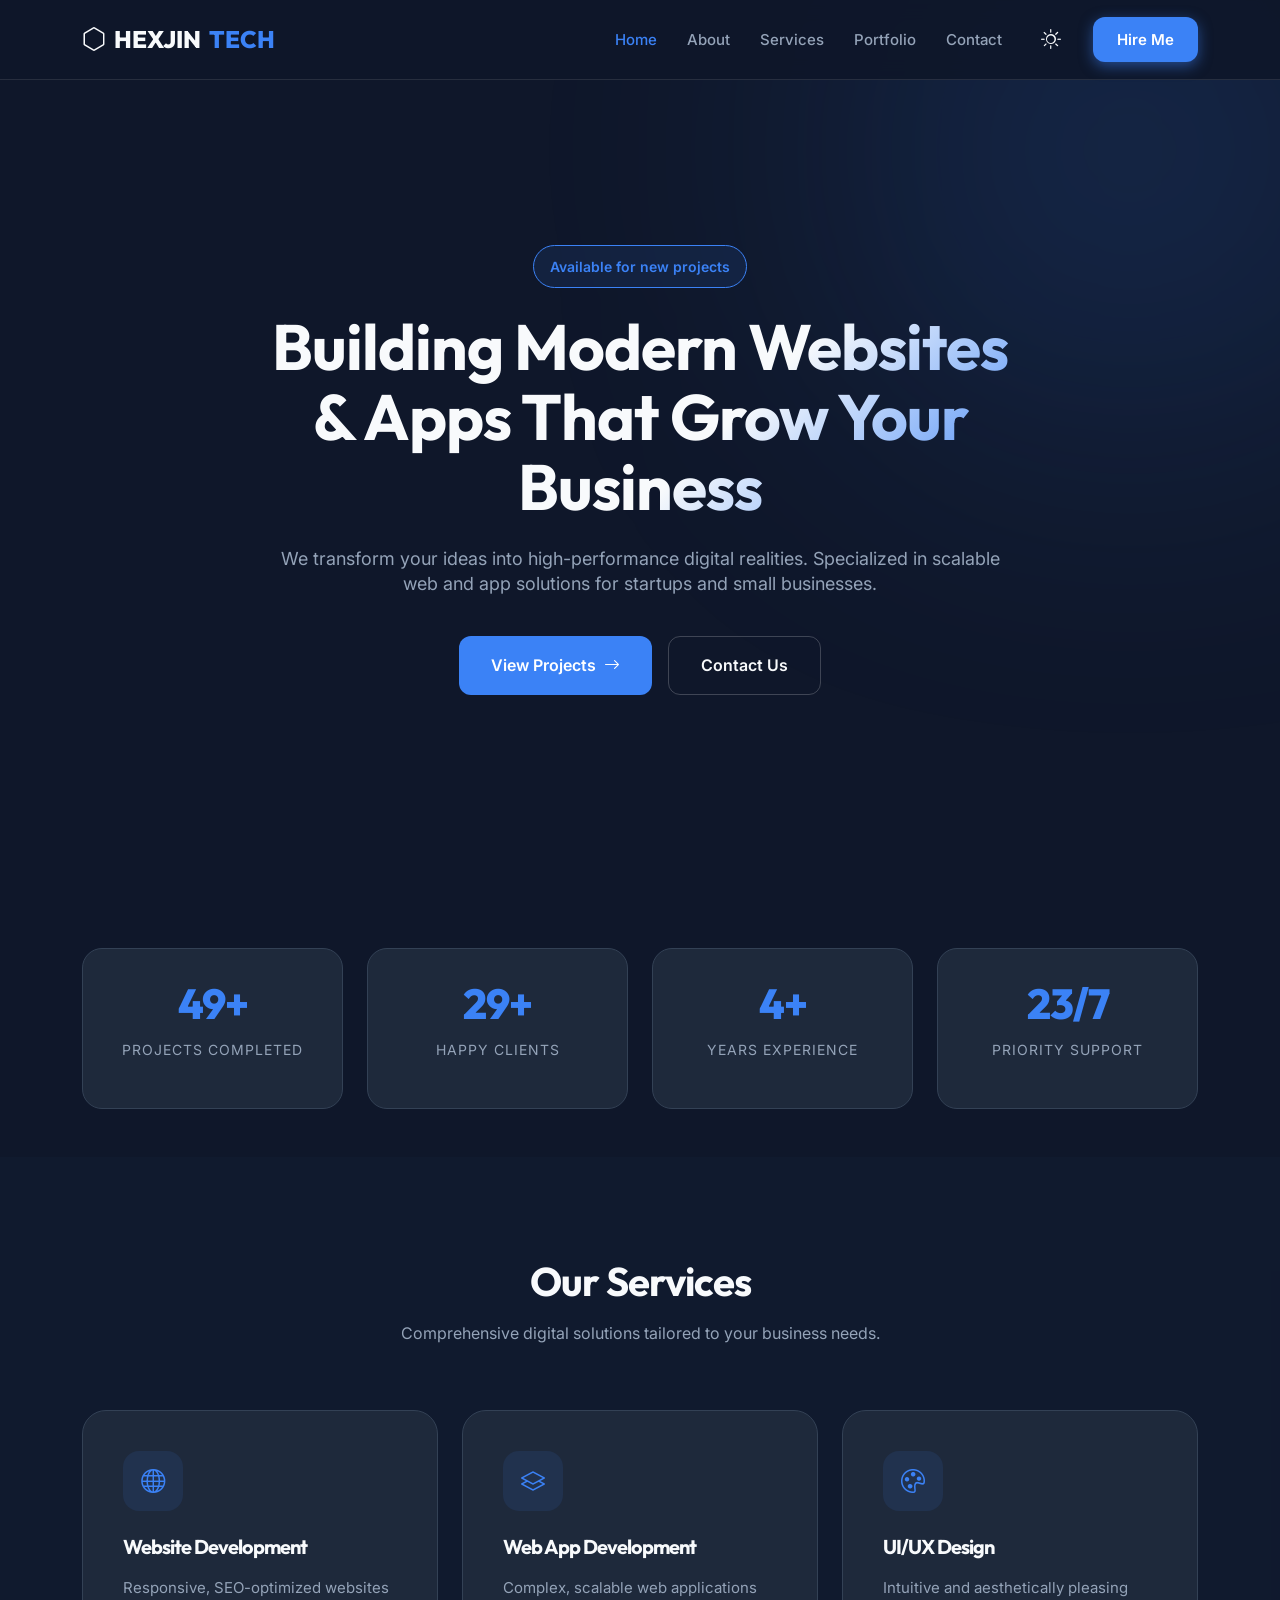
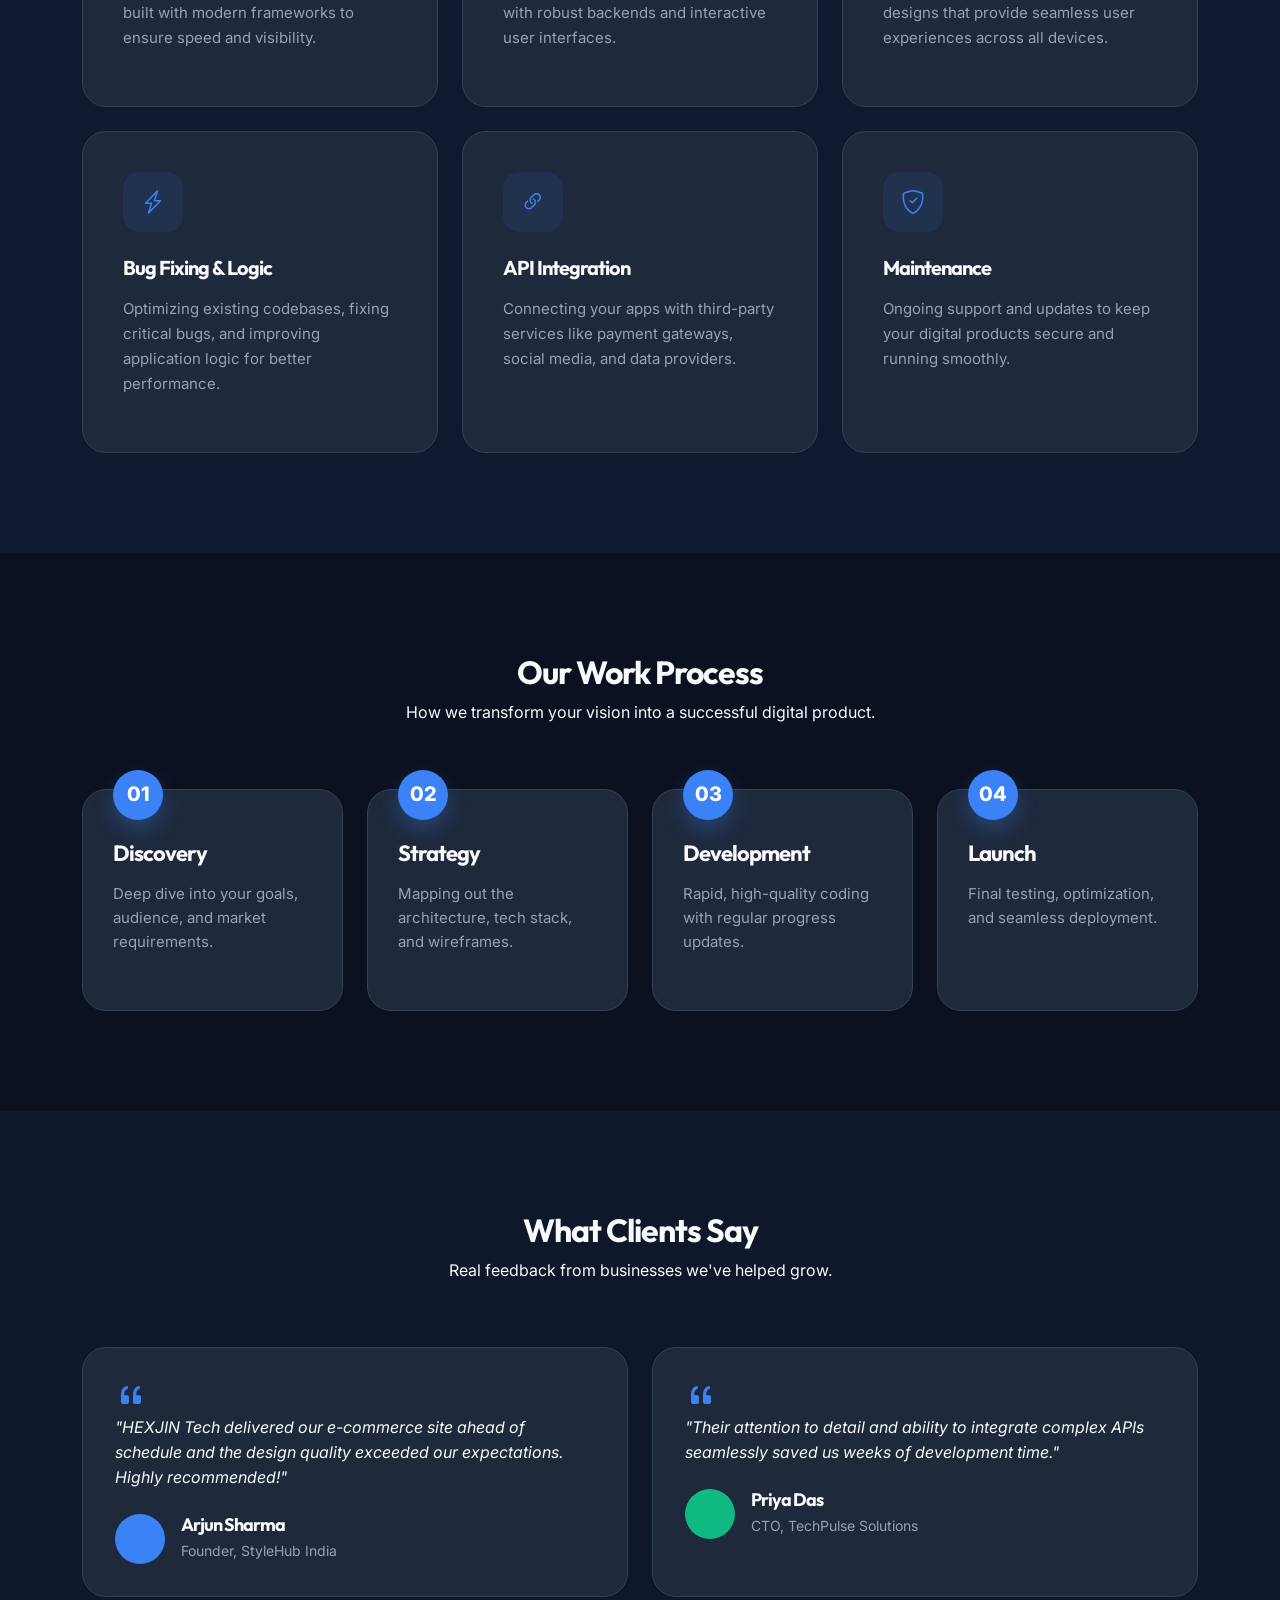
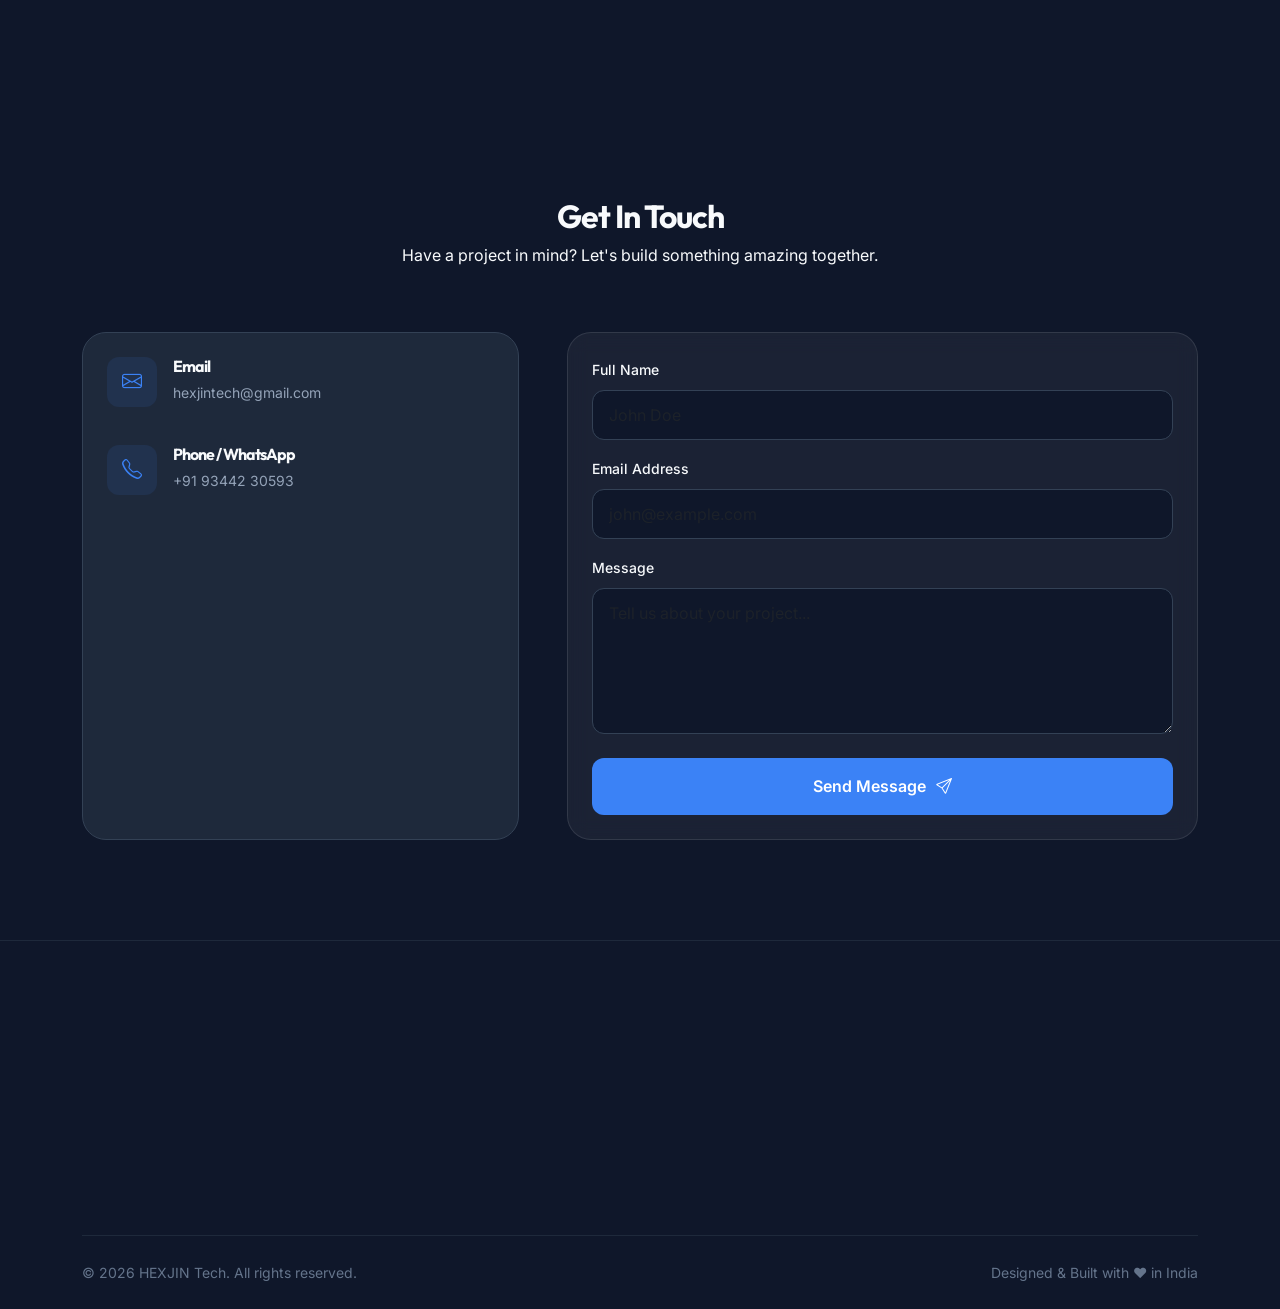
==== commit 9a5d3aac: "refactor: modularize footer by implementing dynamic injection via a shared component and script" ====
--- a/index.html
+++ b/index.html
@@ -319,68 +319,12 @@
         </section>
     </main>
 
-    <!-- Footer -->
-    <footer class="footer-section pt-5 pb-4">
-        <div class="container footer-container">
-            <div class="row g-4 mb-5">
-                <div class="col-lg-4 col-md-6 reveal">
-                    <a href="index.html" class="footer-logo mb-3 d-inline-block">
-                        <i class="bi bi-hexagon"></i>
-                        HEXJIN<span>TECH</span>
-                    </a>
-                    <p class="footer-bio pe-lg-5">Crafting high-performance digital experiences. From initial concept to
-                        seamless deployment, we build the future of your business with modern tech and premium design.
-                    </p>
-                </div>
-
-                <div class="col-lg-2 col-md-6 reveal">
-                    <h4 class="footer-col-title">Navigation</h4>
-                    <ul class="list-unstyled footer-links">
-                        <li><a href="about/">About Us</a></li>
-                        <li><a href="index.html#services">Services</a></li>
-                        <li><a href="portfolio/">Portfolio</a></li>
-                        <li><a href="index.html#contact">Contact Us</a></li>
-                    </ul>
-                </div>
-
-                <div class="col-lg-3 col-md-6 reveal">
-                    <h4 class="footer-col-title">Our Services</h4>
-                    <ul class="list-unstyled footer-links">
-                        <li><a href="index.html#services">Website Development</a></li>
-                        <li><a href="index.html#services">SaaS & Web Apps</a></li>
-                        <li><a href="index.html#services">UI/UX Design</a></li>
-                    </ul>
-                </div>
-
-                <div class="col-lg-3 col-md-6 reveal">
-                    <h4 class="footer-col-title">Get in Touch</h4>
-                    <div class="footer-contact-info mb-4">
-                        <p class="mb-2"><a href="mailto:hexjintech@gmail.com"
-                                class="text-decoration-none color-inherit"><i
-                                    class="bi bi-envelope me-2 footer-icon"></i> hexjintech@gmail.com</a></p>
-                        <p class="mb-2"><a href="https://wa.me/919344230593" target="_blank"
-                                class="text-decoration-none color-inherit"><i
-                                    class="bi bi-telephone me-2 footer-icon"></i> +91 93442 30593</a></p>
-                    </div>
-                </div>
-            </div>
-
-            <div class="footer-bottom border-top pt-4 text-center">
-                <div class="row">
-                    <div class="col-md-6 text-md-start mb-2 mb-md-0">
-                        <p class="footer-copyright mb-0">&copy; 2026 HEXJIN Tech. All rights reserved.</p>
-                    </div>
-                    <div class="col-md-6 text-md-end">
-                        <p class="footer-copyright mb-0">Designed & Built with ❤️ in India</p>
-                    </div>
-                </div>
-            </div>
-        </div>
-    </footer>
+    <div id="footer-placeholder"></div>
 
     <!-- Scripts -->
     <script src="https://cdn.jsdelivr.net/npm/bootstrap@5.3.0/dist/js/bootstrap.bundle.min.js"></script>
     <script src="assets/js/common.js"></script>
+    <script src="assets/js/footer.js"></script>
 </body>
 
 </html>
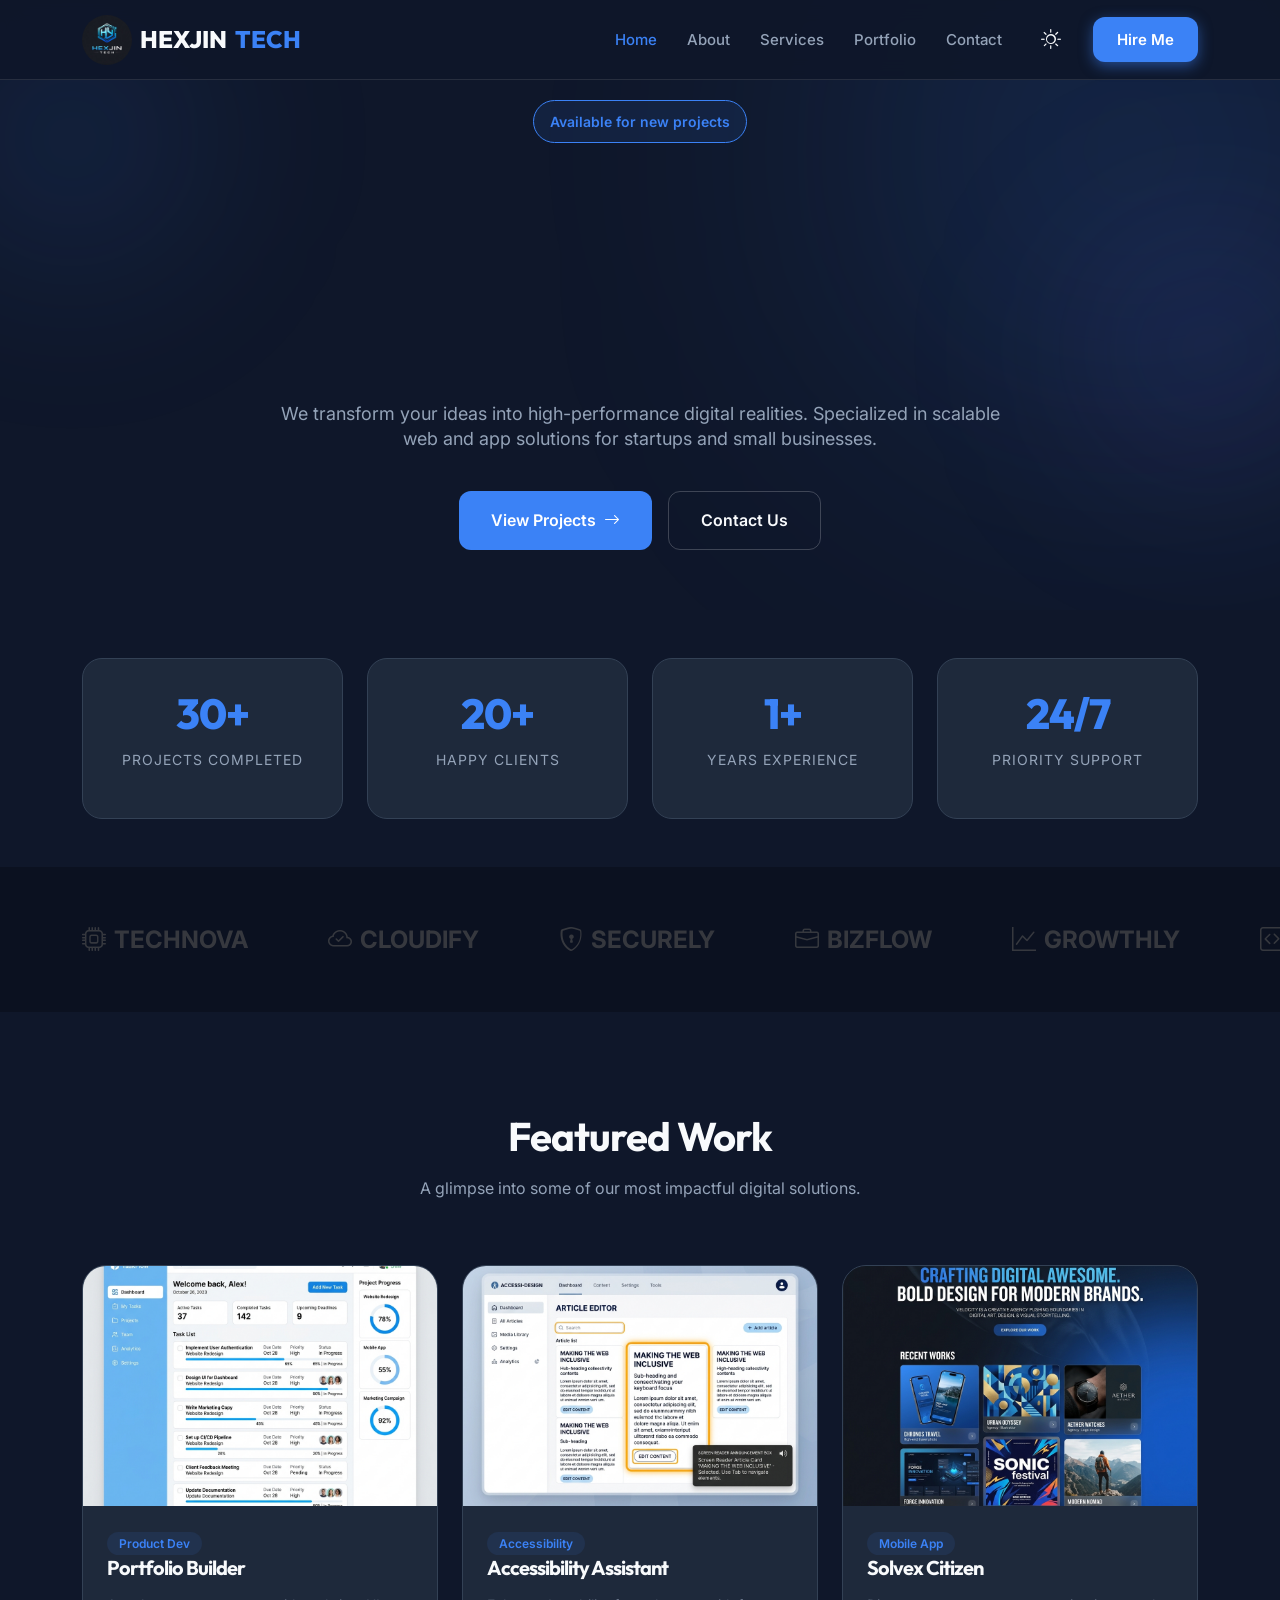
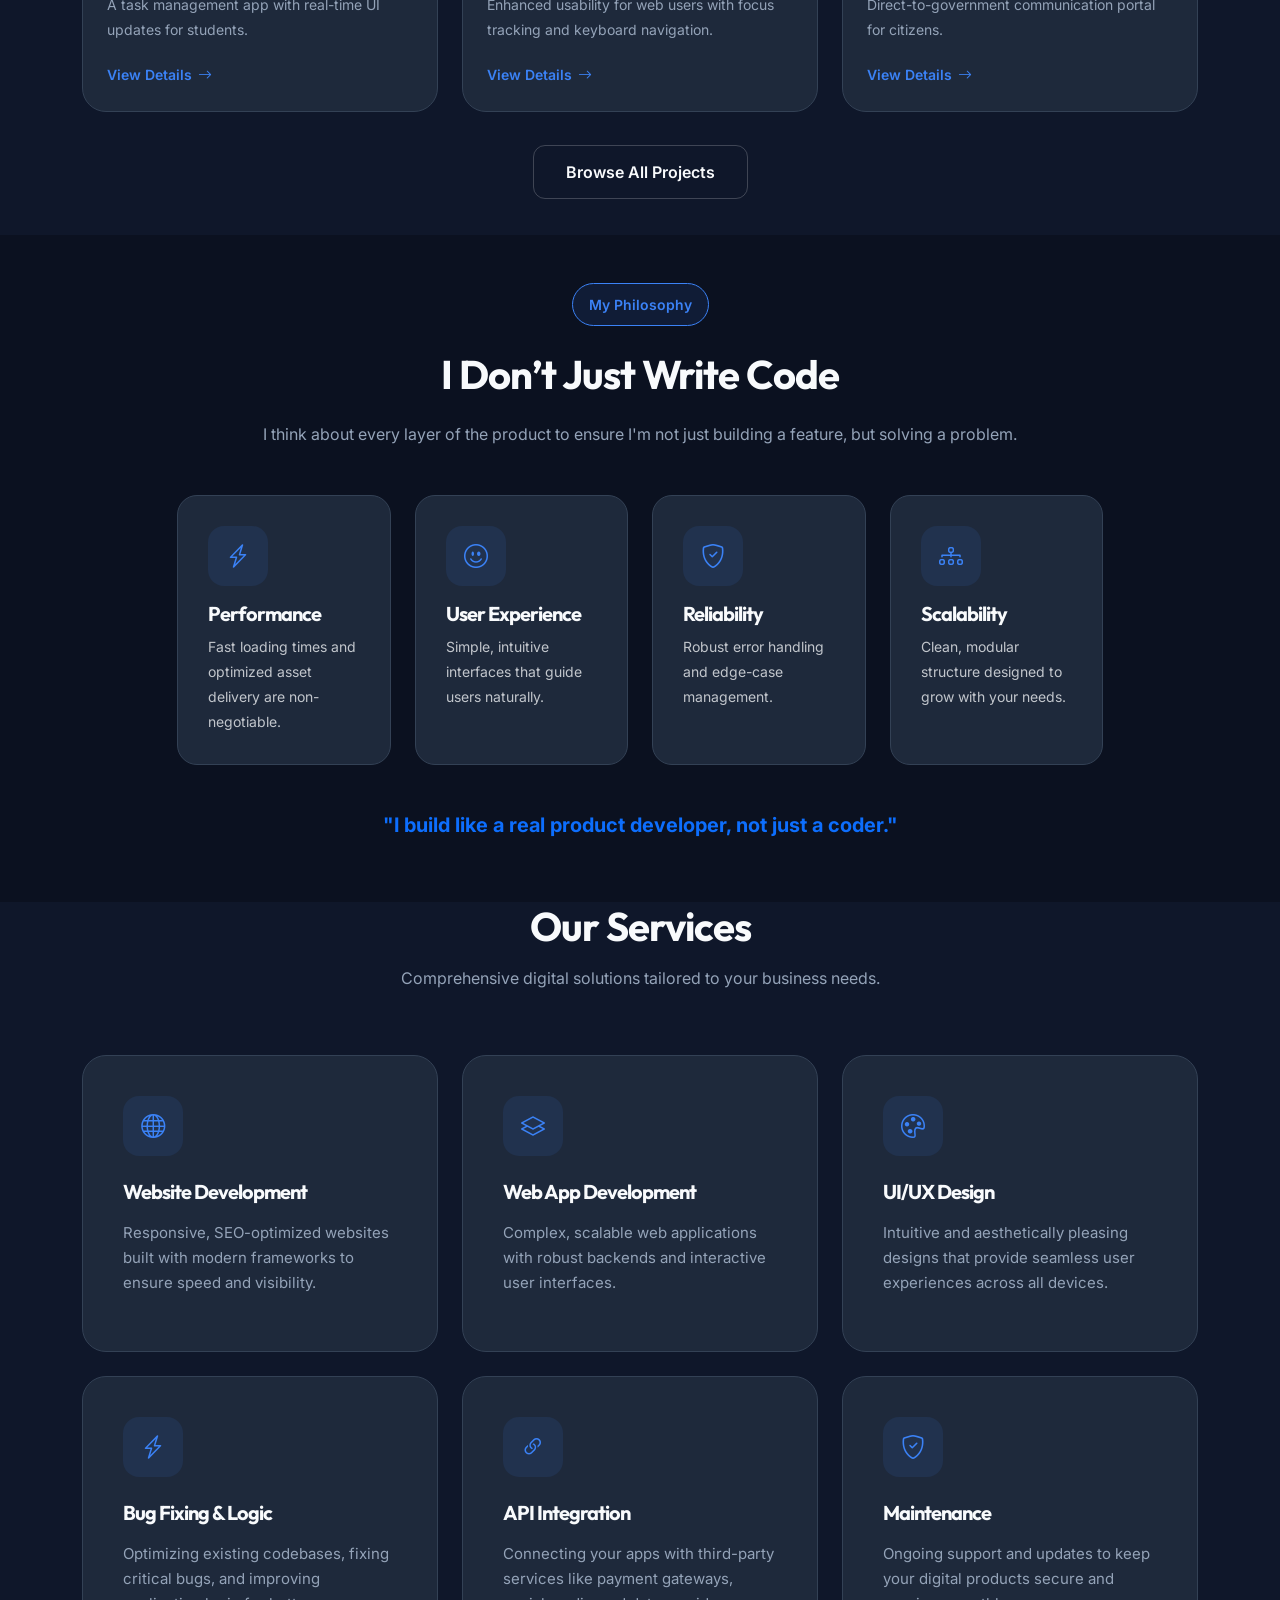
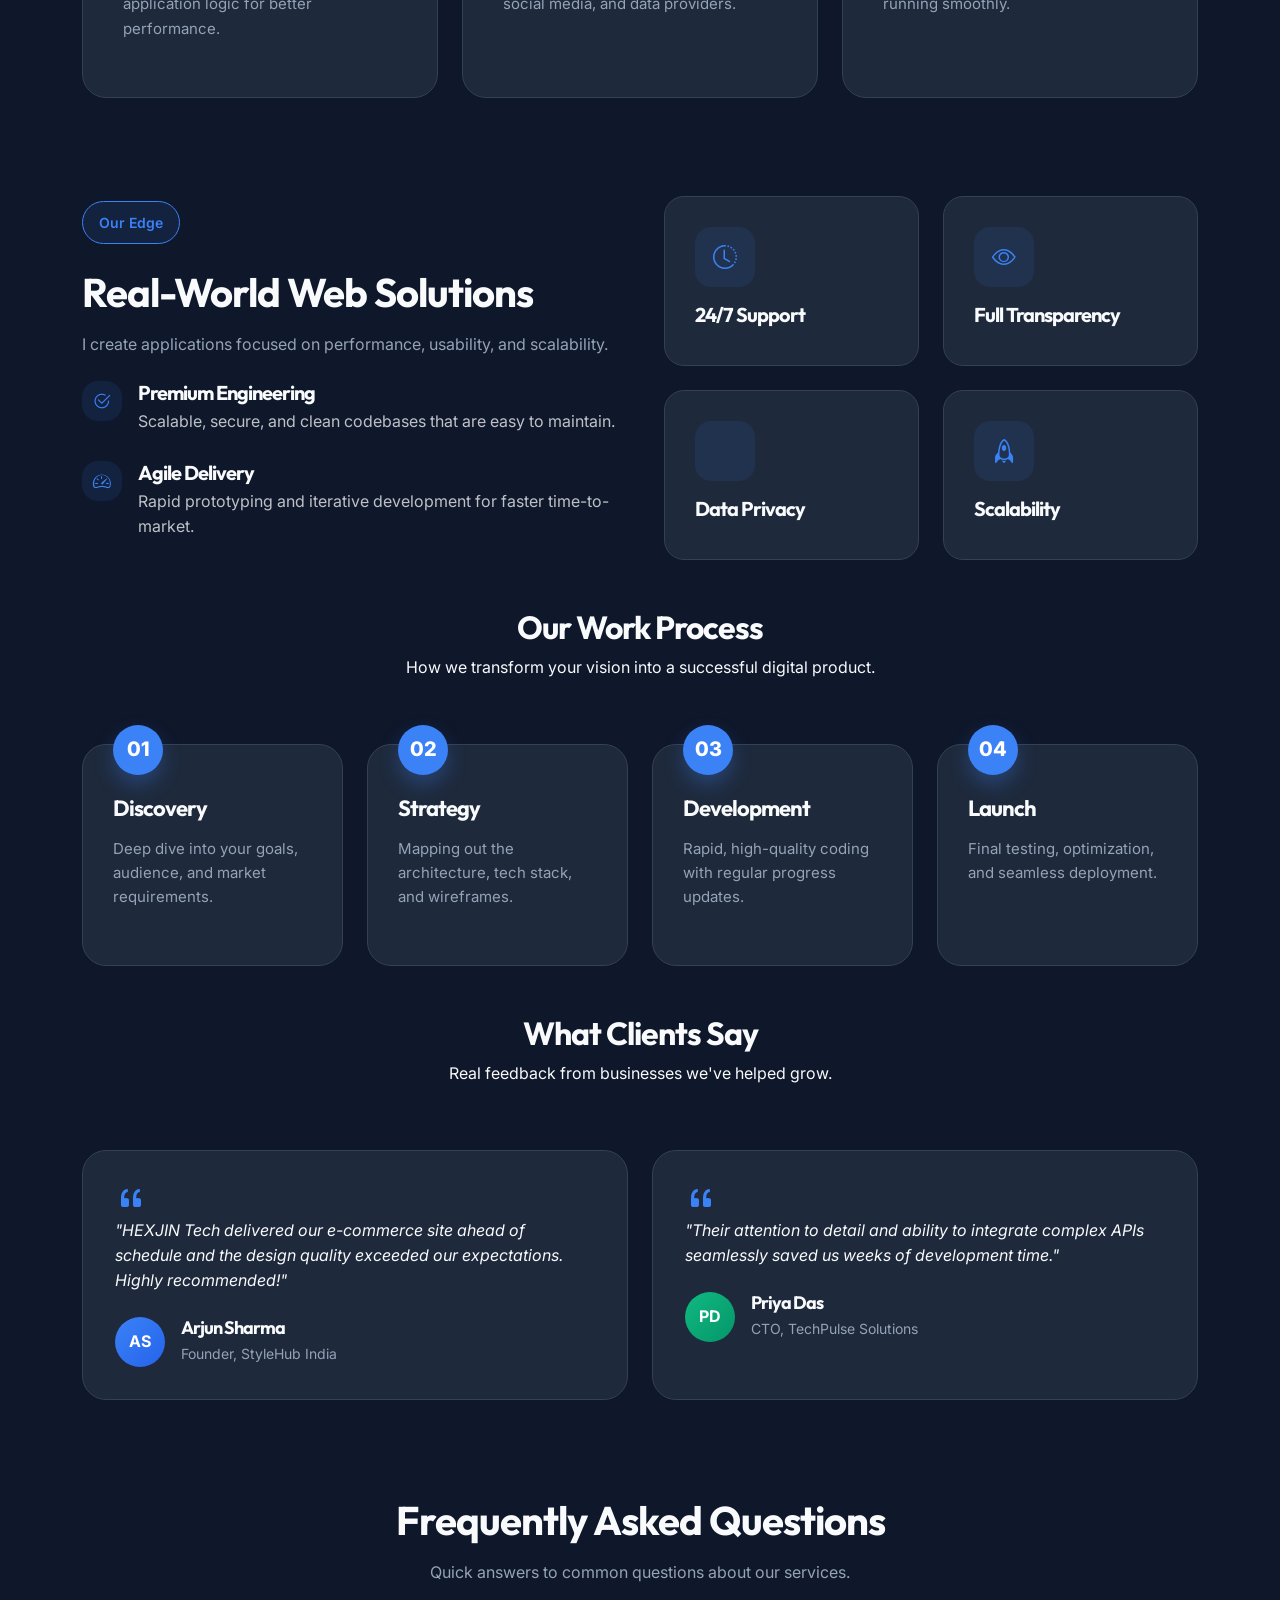
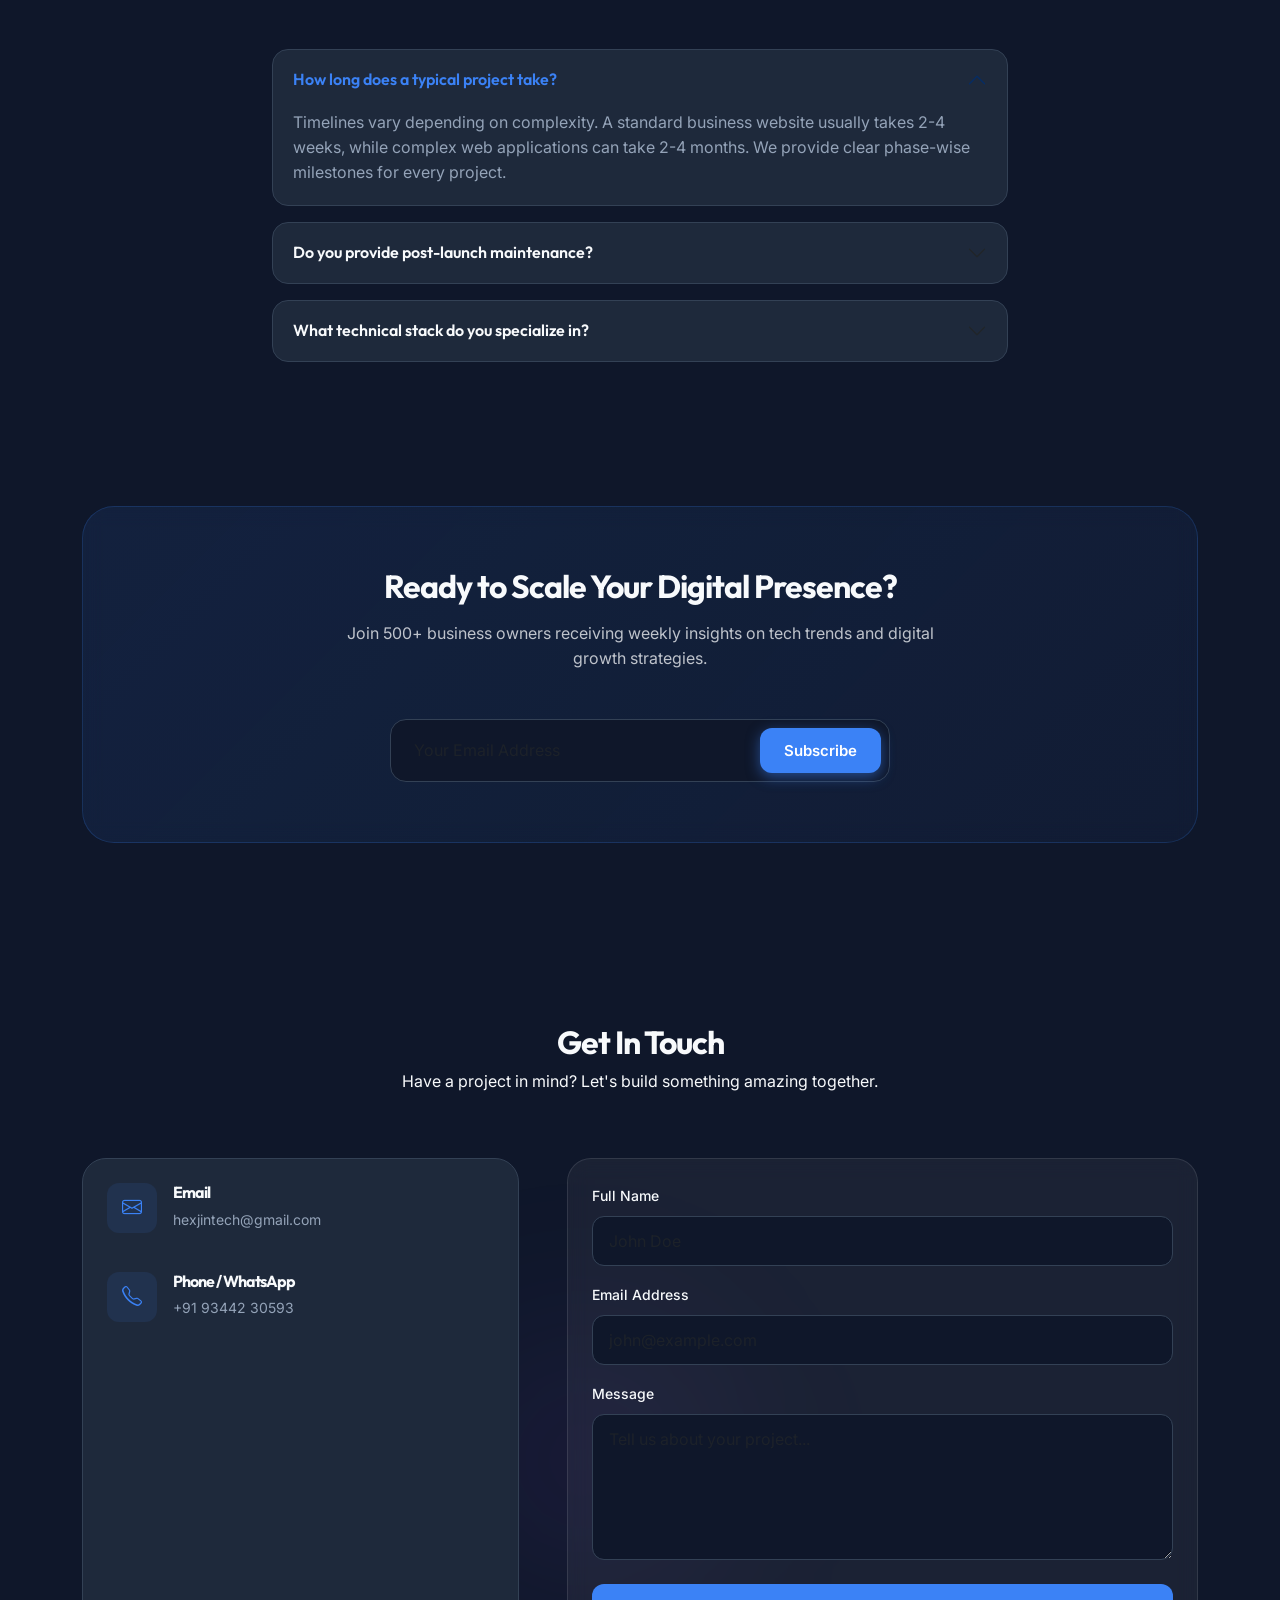
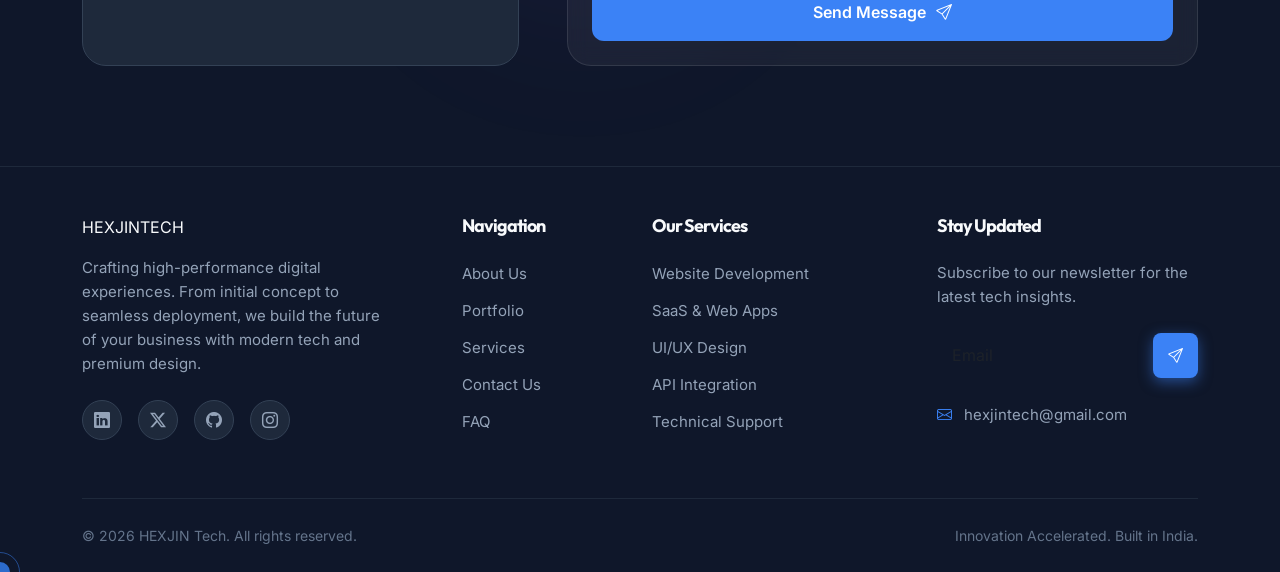
==== commit c0104d72: "feat: initialize portfolio project structure with core assets, layout pages, and global stylesheet" ====
--- a/index.html
+++ b/index.html
@@ -25,7 +25,7 @@
             <div class="row align-items-center">
                 <div class="col-4">
                     <a href="index.html" class="navbar-logo">
-                        <i class="bi bi-hexagon"></i>
+                        <img src="assets/images/logo.jpeg" alt="logo">
                         HEXJIN<span>TECH</span>
                     </a>
                 </div>
@@ -58,6 +58,8 @@
     <main id="app-root">
         <!-- Hero Section -->
         <section class="hero-section" id="home">
+            <div class="bg-blob blob-1"></div>
+            <div class="bg-blob blob-2"></div>
             <div class="container hero-container">
                 <div class="row align-items-center justify-content-center">
                     <div class="col-lg-8 text-center hero-content-wrapper">
@@ -79,22 +81,22 @@
         <!-- Stats Section -->
         <section class="stats-section py-5">
             <div class="container stats-container">
-                <div class="row g-4 text-center">
+                <div class="row g-4 text-center stagger-reveal">
                     <div class="col-6 col-lg-3 reveal">
                         <div class="stat-card">
-                            <h3 class="stat-number" data-target="50">50</h3>
+                            <h3 class="stat-number" data-target="30">0</h3>
                             <p class="stat-label">Projects Completed</p>
                         </div>
                     </div>
                     <div class="col-6 col-lg-3 reveal">
                         <div class="stat-card">
-                            <h3 class="stat-number" data-target="30">20</h3>
+                            <h3 class="stat-number" data-target="20">0</h3>
                             <p class="stat-label">Happy Clients</p>
                         </div>
                     </div>
                     <div class="col-6 col-lg-3 reveal">
                         <div class="stat-card">
-                            <h3 class="stat-number" data-target="5">1</h3>
+                            <h3 class="stat-number" data-target="1">0</h3>
                             <p class="stat-label">Years Experience</p>
                         </div>
                     </div>
@@ -108,8 +110,134 @@
             </div>
         </section>
 
-        <!-- Services Section -->
-        <section class="services-section" id="services">
+        <!-- Trusted By Section -->
+        <section class="logo-marquee-section">
+            <div class="container marquee-container">
+                <div class="marquee-wrapper">
+                    <!-- Standard tech placeholders for a professional look -->
+                    <div class="marquee-item"><i class="bi bi-cpu me-2"></i> TECHNOVA</div>
+                    <div class="marquee-item"><i class="bi bi-cloud-check me-2"></i> CLOUDIFY</div>
+                    <div class="marquee-item"><i class="bi bi-shield-lock me-2"></i> SECURELY</div>
+                    <div class="marquee-item"><i class="bi bi-briefcase me-2"></i> BIZFLOW</div>
+                    <div class="marquee-item"><i class="bi bi-graph-up me-2"></i> GROWTHLY</div>
+                    <div class="marquee-item"><i class="bi bi-code-square me-2"></i> DEVSTIX</div>
+                    <!-- Duplicate for infinite scroll -->
+                    <div class="marquee-item"><i class="bi bi-cpu me-2"></i> TECHNOVA</div>
+                    <div class="marquee-item"><i class="bi bi-cloud-check me-2"></i> CLOUDIFY</div>
+                    <div class="marquee-item"><i class="bi bi-shield-lock me-2"></i> SECURELY</div>
+                    <div class="marquee-item"><i class="bi bi-briefcase me-2"></i> BIZFLOW</div>
+                    <div class="marquee-item"><i class="bi bi-graph-up me-2"></i> GROWTHLY</div>
+                    <div class="marquee-item"><i class="bi bi-code-square me-2"></i> DEVSTIX</div>
+                </div>
+            </div>
+        </section>
+
+        <!-- Services Section Preview -->
+        <section class="services-section bg-transparent" id="services">
+
+        <!-- Featured Projects Section -->
+        <section class="portfolio-section" id="featured-work">
+            <div class="container portfolio-container">
+                <div class="row justify-content-center">
+                    <div class="col-lg-8 text-center mb-5 reveal">
+                        <h2 class="services-title">Featured Work</h2>
+                        <p class="services-subtitle">A glimpse into some of our most impactful digital solutions.</p>
+                    </div>
+                </div>
+                <div class="row g-4 justify-content-center stagger-reveal">
+                    <div class="col-md-6 col-lg-4 reveal">
+                        <div class="portfolio-card">
+                            <div class="portfolio-img-wrapper">
+                                <img src="assets/images/project1.png" alt="Project 1" class="portfolio-img">
+                            </div>
+                            <div class="portfolio-content">
+                                <span class="portfolio-tag">Product Dev</span>
+                                <h3 class="portfolio-card-title">Portfolio Builder</h3>
+                                <p class="portfolio-card-text">A task management app with real-time UI updates for students.</p>
+                                <a href="portfolio/" class="portfolio-link">View Details <i class="bi bi-arrow-right"></i></a>
+                            </div>
+                        </div>
+                    </div>
+                    <div class="col-md-6 col-lg-4 reveal">
+                        <div class="portfolio-card">
+                            <div class="portfolio-img-wrapper">
+                                <img src="assets/images/project2.png" alt="Project 2" class="portfolio-img">
+                            </div>
+                            <div class="portfolio-content">
+                                <span class="portfolio-tag">Accessibility</span>
+                                <h3 class="portfolio-card-title">Accessibility Assistant</h3>
+                                <p class="portfolio-card-text">Enhanced usability for web users with focus tracking and keyboard navigation.</p>
+                                <a href="portfolio/" class="portfolio-link">View Details <i class="bi bi-arrow-right"></i></a>
+                            </div>
+                        </div>
+                    </div>
+                    <div class="col-md-6 col-lg-4 reveal">
+                        <div class="portfolio-card">
+                            <div class="portfolio-img-wrapper">
+                                <img src="assets/images/project3.png" alt="Project 3" class="portfolio-img">
+                            </div>
+                            <div class="portfolio-content">
+                                <span class="portfolio-tag">Mobile App</span>
+                                <h3 class="portfolio-card-title">Solvex Citizen</h3>
+                                <p class="portfolio-card-text">Direct-to-government communication portal for citizens.</p>
+                                <a href="portfolio/" class="portfolio-link">View Details <i class="bi bi-arrow-right"></i></a>
+                            </div>
+                        </div>
+                    </div>
+                </div>
+                <div class="text-center mt-5 reveal">
+                    <a href="portfolio/" class="btn-hero-outline">Browse All Projects</a>
+                </div>
+            </div>
+        </section>
+
+        <!-- Philosophy Section -->
+        <section class="process-section py-5" id="philosophy">
+            <div class="container text-center">
+                <div class="row justify-content-center">
+                    <div class="col-lg-10 reveal">
+                        <span class="hero-badge">My Philosophy</span>
+                        <h2 class="services-title mb-4">I Don’t Just Write Code</h2>
+                        <p class="services-subtitle mb-5 mx-auto" style="max-width: 800px;">I think about every layer of the product to ensure I'm not just building a feature, but solving a problem.</p>
+                        
+                        <div class="row g-4 text-start">
+                            <div class="col-md-3">
+                                <div class="feature-card h-100">
+                                    <div class="services-icon mb-3"><i class="bi bi-lightning-charge"></i></div>
+                                    <h5 class="mb-2">Performance</h5>
+                                    <p class="small opacity-75 mb-0">Fast loading times and optimized asset delivery are non-negotiable.</p>
+                                </div>
+                            </div>
+                            <div class="col-md-3">
+                                <div class="feature-card h-100">
+                                    <div class="services-icon mb-3"><i class="bi bi-emoji-smile"></i></div>
+                                    <h5 class="mb-2">User Experience</h5>
+                                    <p class="small opacity-75 mb-0">Simple, intuitive interfaces that guide users naturally.</p>
+                                </div>
+                            </div>
+                            <div class="col-md-3">
+                                <div class="feature-card h-100">
+                                    <div class="services-icon mb-3"><i class="bi bi-shield-check"></i></div>
+                                    <h5 class="mb-2">Reliability</h5>
+                                    <p class="small opacity-75 mb-0">Robust error handling and edge-case management.</p>
+                                </div>
+                            </div>
+                            <div class="col-md-3">
+                                <div class="feature-card h-100">
+                                    <div class="services-icon mb-3"><i class="bi bi-diagram-3"></i></div>
+                                    <h5 class="mb-2">Scalability</h5>
+                                    <p class="small opacity-75 mb-0">Clean, modular structure designed to grow with your needs.</p>
+                                </div>
+                            </div>
+                        </div>
+                        
+                        <div class="mt-5 reveal">
+                            <p class="text-primary fw-bold" style="font-size: 1.25rem;">"I build like a real product developer, not just a coder."</p>
+                        </div>
+                    </div>
+                </div>
+            </div>
+        </section>
             <div class="container services-container">
                 <div class="row justify-content-center">
                     <div class="col-lg-8 text-center mb-5 services-header reveal">
@@ -118,7 +246,7 @@
                         </p>
                     </div>
                 </div>
-                <div class="row g-4 services-grid">
+                <div class="row g-4 services-grid stagger-reveal">
                     <div class="col-md-6 col-lg-4 reveal">
                         <div class="services-card">
                             <div class="services-icon"><i class="bi bi-globe"></i></div>
@@ -176,7 +304,64 @@
         </section>
 
         <!-- Process Section -->
-        <section class="process-section" id="process">
+        </section>
+
+        <!-- Why Choose Us -->
+        <section class="about-section py-5" id="why-us">
+            <div class="container">
+                <div class="row align-items-center g-5">
+                    <div class="col-lg-6 reveal">
+                        <span class="hero-badge">Our Edge</span>
+                        <h2 class="services-title">Real-World Web Solutions</h2>
+                        <p class="services-subtitle mb-4">I create applications focused on performance, usability, and scalability.</p>
+                        <ul class="list-unstyled d-flex flex-column gap-3">
+                            <li class="d-flex gap-3 align-items-start">
+                                <div class="services-icon" style="width: 40px; height: 40px; min-width: 40px; font-size: 18px;"><i class="bi bi-check2-circle"></i></div>
+                                <div>
+                                    <h5 class="mb-1">Premium Engineering</h5>
+                                    <p class="mb-0 opacity-75">Scalable, secure, and clean codebases that are easy to maintain.</p>
+                                </div>
+                            </li>
+                            <li class="d-flex gap-3 align-items-start">
+                                <div class="services-icon" style="width: 40px; height: 40px; min-width: 40px; font-size: 18px;"><i class="bi bi-speedometer2"></i></div>
+                                <div>
+                                    <h5 class="mb-1">Agile Delivery</h5>
+                                    <p class="mb-0 opacity-75">Rapid prototyping and iterative development for faster time-to-market.</p>
+                                </div>
+                            </li>
+                        </ul>
+                    </div>
+                    <div class="col-lg-6 reveal">
+                        <div class="row g-4">
+                            <div class="col-6">
+                                <div class="feature-card">
+                                    <div class="services-icon mb-3"><i class="bi bi-clock-history"></i></div>
+                                    <h5>24/7 Support</h5>
+                                </div>
+                            </div>
+                            <div class="col-6">
+                                <div class="feature-card">
+                                    <div class="services-icon mb-3"><i class="bi bi-eye"></i></div>
+                                    <h5>Full Transparency</h5>
+                                </div>
+                            </div>
+                            <div class="col-6">
+                                <div class="feature-card">
+                                    <div class="services-icon mb-3"><i class="bi bi-lock-personal"></i></div>
+                                    <h5>Data Privacy</h5>
+                                </div>
+                            </div>
+                            <div class="col-6">
+                                <div class="feature-card">
+                                    <div class="services-icon mb-3"><i class="bi bi-rocket"></i></div>
+                                    <h5>Scalability</h5>
+                                </div>
+                            </div>
+                        </div>
+                    </div>
+                </div>
+            </div>
+        </section>
             <div class="container process-container">
                 <div class="row justify-content-center">
                     <div class="col-lg-8 text-center mb-5 process-header reveal">
@@ -184,7 +369,7 @@
                         <p class="process-subtitle">How we transform your vision into a successful digital product.</p>
                     </div>
                 </div>
-                <div class="row g-4 process-steps">
+                <div class="row g-4 process-steps stagger-reveal">
                     <div class="col-md-6 col-lg-3 reveal">
                         <div class="process-step-card">
                             <div class="process-step-num">01</div>
@@ -219,7 +404,7 @@
         </section>
 
         <!-- Testimonials Section -->
-        <section class="testimonials-section" id="testimonials">
+        <section class="testimonials-section py-5" id="testimonials">
             <div class="container testimonials-container">
                 <div class="row justify-content-center">
                     <div class="col-lg-8 text-center mb-5 testimonials-header reveal">
@@ -235,7 +420,7 @@
                                 the
                                 design quality exceeded our expectations. Highly recommended!"</p>
                             <div class="testimonial-client-info d-flex align-items-center gap-3 mt-4">
-                                <div class="testimonial-avatar" style="background-color: #3b82f6;"></div>
+                                <div class="testimonial-avatar d-flex align-items-center justify-content-center text-white" style="background: linear-gradient(135deg, #3b82f6, #2563eb); font-weight: bold;">AS</div>
                                 <div>
                                     <h4 class="testimonial-client-name">Arjun Sharma</h4>
                                     <small class="testimonial-client-role">Founder, StyleHub India</small>
@@ -249,7 +434,7 @@
                             <p class="testimonial-text">"Their attention to detail and ability to integrate complex APIs
                                 seamlessly saved us weeks of development time."</p>
                             <div class="testimonial-client-info d-flex align-items-center gap-3 mt-4">
-                                <div class="testimonial-avatar" style="background-color: #10b981;"></div>
+                                <div class="testimonial-avatar d-flex align-items-center justify-content-center text-white" style="background: linear-gradient(135deg, #10b981, #059669); font-weight: bold;">PD</div>
                                 <div>
                                     <h4 class="testimonial-client-name">Priya Das</h4>
                                     <small class="testimonial-client-role">CTO, TechPulse Solutions</small>
@@ -261,8 +446,77 @@
             </div>
         </section>
 
+        <!-- FAQ Section -->
+        <section class="about-section py-5" id="faq">
+            <div class="container">
+                <div class="row justify-content-center">
+                    <div class="col-lg-8 text-center mb-5 reveal">
+                        <h2 class="services-title">Frequently Asked Questions</h2>
+                        <p class="services-subtitle">Quick answers to common questions about our services.</p>
+                    </div>
+                </div>
+                <div class="row justify-content-center">
+                    <div class="col-lg-8 reveal">
+                        <div class="accordion faq-accordion" id="faqAccordion">
+                            <div class="accordion-item">
+                                <h2 class="accordion-header">
+                                    <button class="accordion-button" type="button" data-bs-toggle="collapse" data-bs-target="#faq1">
+                                        How long does a typical project take?
+                                    </button>
+                                </h2>
+                                <div id="faq1" class="accordion-collapse collapse show" data-bs-parent="#faqAccordion">
+                                    <div class="accordion-body">
+                                        Timelines vary depending on complexity. A standard business website usually takes 2-4 weeks, while complex web applications can take 2-4 months. We provide clear phase-wise milestones for every project.
+                                    </div>
+                                </div>
+                            </div>
+                            <div class="accordion-item">
+                                <h2 class="accordion-header">
+                                    <button class="accordion-button collapsed" type="button" data-bs-toggle="collapse" data-bs-target="#faq2">
+                                        Do you provide post-launch maintenance?
+                                    </button>
+                                </h2>
+                                <div id="faq2" class="accordion-collapse collapse" data-bs-parent="#faqAccordion">
+                                    <div class="accordion-body">
+                                        Yes, we offer ongoing maintenance packages that include security updates, performance monitoring, and priority bug fixing to ensure your product stays in peak condition.
+                                    </div>
+                                </div>
+                            </div>
+                            <div class="accordion-item">
+                                <h2 class="accordion-header">
+                                    <button class="accordion-button collapsed" type="button" data-bs-toggle="collapse" data-bs-target="#faq3">
+                                        What technical stack do you specialize in?
+                                    </button>
+                                </h2>
+                                <div id="faq3" class="accordion-collapse collapse" data-bs-parent="#faqAccordion">
+                                    <div class="accordion-body">
+                                        We are experts in modern JavaScript frameworks (React, Vue, Node.js), mobile development (Flutter), and robust backends (Spring Boot, Go). We choose the stack based on your specific requirements.
+                                    </div>
+                                </div>
+                            </div>
+                        </div>
+                    </div>
+                </div>
+            </div>
+        </section>
+
+        <!-- Newsletter Section -->
+        <section class="newsletter-section">
+            <div class="container">
+                <div class="newsletter-card text-center reveal">
+                    <h2 class="mb-3">Ready to Scale Your Digital Presence?</h2>
+                    <p class="mb-5 opacity-75 mx-auto" style="max-width: 600px;">Join 500+ business owners receiving weekly insights on tech trends and digital growth strategies.</p>
+                    <div class="newsletter-input-group">
+                        <input type="email" class="form-control newsletter-input" placeholder="Your Email Address">
+                        <button class="btn-hire border-0 m-0" style="border-radius: 12px;">Subscribe</button>
+                    </div>
+                </div>
+            </div>
+        </section>
+
         <!-- Contact Section -->
         <section class="contact-section" id="contact">
+            <div class="bg-blob blob-3"></div>
             <div class="container contact-container">
                 <div class="row justify-content-center">
                     <div class="col-lg-8 text-center mb-5 contact-header reveal">
@@ -321,6 +575,10 @@
 
     <div id="footer-placeholder"></div>
 
+    <!-- Custom Cursor -->
+    <div class="cursor-follower"></div>
+    <div class="cursor-outline"></div>
+
     <!-- Scripts -->
     <script src="https://cdn.jsdelivr.net/npm/bootstrap@5.3.0/dist/js/bootstrap.bundle.min.js"></script>
     <script src="assets/js/common.js"></script>
--- a/assets/css/style.css
+++ b/assets/css/style.css
@@ -10,6 +10,11 @@
 
 html {
     scroll-behavior: smooth;
+    cursor: none; /* Hide default for custom cursor */
+}
+
+[data-theme="light"] body {
+    cursor: auto; /* Fallback for light mode if desired, but we'll try to keep custom cross-theme */
 }
 
 body {
@@ -18,7 +23,6 @@
     overflow-x: hidden;
     transition: all 300ms ease;
     background-color: #0f172a;
-    /* Default to Dark */
     color: #f8fafc;
 }
 
@@ -44,14 +48,12 @@
     transition: all 300ms ease;
 }
 
-/* General Section Utilities */
 section {
     width: 100%;
     position: relative;
     overflow-x: hidden;
 }
 
-/* Navbar Section Styling */
 #navbar {
     height: 80px;
     display: flex;
@@ -84,7 +86,11 @@
 body[data-theme="light"] .navbar-logo {
     color: #0f172a;
 }
-
+.navbar-logo img{
+    width: 50px;
+    height: 50px;
+    border-radius: 50%;
+}
 .navbar-logo span {
     color: #3b82f6;
 }
@@ -140,7 +146,8 @@
 
 /* Hero Section Styling */
 .hero-section {
-    min-height: 100vh;
+    /* min-height: 100vh; */
+
     display: flex;
     align-items: center;
     padding-top: 100px;
@@ -284,7 +291,7 @@
 
 /* Services Section Styling */
 .services-section {
-    padding: 100px 0px;
+    padding: 50px 0px;
     background-color: rgba(59, 130, 246, 0.02);
 }
 
@@ -347,7 +354,7 @@
 
 /* Portfolio Section Styling */
 .portfolio-section {
-    padding: 100px 0px;
+    padding: 50px 0px;
 }
 
 .portfolio-card {
@@ -456,7 +463,7 @@
 
 /* Testimonials Section Styling */
 .testimonials-section {
-    padding: 100px 0px;
+    padding:50px 0px;
 }
 
 .testimonial-card {
@@ -757,7 +764,7 @@
 
 /* Process Section Styling */
 .process-section {
-    padding: 100px 0px;
+    padding: 50px 0px;
     background-color: #0b1120;
 }
 
@@ -816,7 +823,7 @@
 
 /* FAQ Section Styling */
 .faq-section {
-    padding: 100px 0px;
+    padding: 50px 0px;
 }
 
 .accordion {
@@ -1013,4 +1020,317 @@
     background: linear-gradient(rgba(248, 250, 252, 0.9), rgba(248, 250, 252, 0.9)), url('https://images.unsplash.com/photo-1497215728101-856f4ea42174?ixlib=rb-1.2.1&auto=format&fit=crop&w=1350&q=80') !important;
     background-size: cover !important;
     background-position: center !important;
-}+}
+/* --- NEW PROFESSIONAL COMPANY STYLES --- */
+
+/* Trusted By / Logo Marquee */
+.logo-marquee-section {
+    padding: 60px 0;
+    background-color: #0b1120;
+    overflow: hidden;
+}
+
+body[data-theme="light"] .logo-marquee-section {
+    background-color: #f1f5f9;
+}
+
+.marquee-wrapper {
+    display: flex;
+    white-space: nowrap;
+    animation: marquee 30s linear infinite;
+}
+
+.marquee-item {
+    display: flex;
+    align-items: center;
+    justify-content: center;
+    margin-right: 80px;
+    font-size: 24px;
+    font-weight: 700;
+    color: #475569;
+    opacity: 0.6;
+    transition: all 300ms ease;
+    filter: grayscale(1);
+    user-select: none;
+}
+
+.marquee-item:hover {
+    opacity: 1;
+    filter: grayscale(0);
+    color: #3b82f6;
+}
+
+@keyframes marquee {
+    0% { transform: translateX(0); }
+    100% { transform: translateX(-50%); }
+}
+
+/* Why Choose Us cards */
+.feature-card {
+    padding: 30px;
+    background-color: #1e293b;
+    border: 1px solid #334155;
+    border-radius: 20px;
+    height: 100%;
+    transition: all 400ms cubic-bezier(0.175, 0.885, 0.32, 1.275);
+}
+
+body[data-theme="light"] .feature-card {
+    background-color: #ffffff;
+    border: 1px solid #e2e8f0;
+}
+
+.feature-card:hover {
+    transform: translateY(-10px) scale(1.02);
+    border-color: #3b82f6;
+    box-shadow: 0 20px 40px -15px rgba(59, 130, 246, 0.2);
+}
+
+/* Team Member Cards */
+.team-card {
+    background-color: #1e293b;
+    border: 1px solid #334155;
+    border-radius: 24px;
+    overflow: hidden;
+    transition: all 300ms ease;
+}
+
+body[data-theme="light"] .team-card {
+    background-color: #ffffff;
+    border: 1px solid #e2e8f0;
+}
+
+.team-img-wrapper {
+    height: 300px;
+    overflow: hidden;
+}
+
+.team-img {
+    width: 100%;
+    height: 100%;
+    object-fit: cover;
+    transition: transform 500ms ease;
+}
+
+.team-card:hover .team-img {
+    transform: scale(1.1);
+}
+
+.team-social {
+    display: flex;
+    gap: 12px;
+    margin-top: 15px;
+}
+
+.team-social-link {
+    width: 35px;
+    height: 35px;
+    background-color: rgba(59, 130, 246, 0.1);
+    color: #3b82f6;
+    border-radius: 50%;
+    display: flex;
+    align-items: center;
+    justify-content: center;
+    transition: all 300ms ease;
+}
+
+.team-social-link:hover {
+    background-color: #3b82f6;
+    color: #ffffff;
+}
+
+/* FAQ Accordion Styling */
+.faq-accordion .accordion-item {
+    background-color: #1e293b;
+    border: 1px solid #334155;
+    border-radius: 16px !important;
+    margin-bottom: 16px;
+    overflow: hidden;
+    border: 1px solid #334155 !important;
+}
+
+body[data-theme="light"] .faq-accordion .accordion-item {
+    background-color: #ffffff;
+    border: 1px solid #e2e8f0 !important;
+}
+
+.faq-accordion .accordion-button {
+    background-color: transparent !important;
+    color: #f8fafc !important;
+    font-weight: 600;
+    padding: 20px;
+    box-shadow: none !important;
+}
+
+body[data-theme="light"] .faq-accordion .accordion-button {
+    color: #0f172a !important;
+}
+
+.faq-accordion .accordion-button:not(.collapsed) {
+    color: #3b82f6 !important;
+}
+
+.faq-accordion .accordion-body {
+    background-color: transparent;
+    color: #94a3b8;
+    padding: 0 20px 20px;
+}
+
+/* Newsletter Section */
+.newsletter-section {
+    padding: 80px 0;
+    position: relative;
+    z-index: 1;
+}
+
+.newsletter-card {
+    background: linear-gradient(135deg, rgba(59, 130, 246, 0.1), rgba(59, 130, 246, 0.05));
+    border: 1px solid rgba(59, 130, 246, 0.2);
+    border-radius: 32px;
+    padding: 60px 40px;
+    backdrop-filter: blur(10px);
+}
+
+.newsletter-input-group {
+    background-color: #0f172a;
+    border: 1px solid #334155;
+    border-radius: 16px;
+    padding: 8px;
+    max-width: 500px;
+    margin: 0 auto;
+    display: flex;
+}
+
+body[data-theme="light"] .newsletter-input-group {
+    background-color: #ffffff;
+    border: 1px solid #e2e8f0;
+}
+
+.newsletter-input {
+    background: transparent;
+    border: none;
+    color: #f8fafc;
+    padding: 10px 15px;
+    flex-grow: 1;
+}
+
+body[data-theme="light"] .newsletter-input {
+    color: #0f172a;
+}
+
+.newsletter-input:focus {
+    box-shadow: none;
+    outline: none;
+}
+
+/* --- PREMIUM ANIMATIONS & UTILITIES --- */
+
+/* Custom Cursor */
+.cursor-follower {
+    position: fixed;
+    width: 20px;
+    height: 20px;
+    background-color: #3b82f6;
+    border-radius: 50%;
+    pointer-events: none;
+    z-index: 10000;
+    transition: transform 0.1s ease;
+    mix-blend-mode: difference;
+    display: none; /* Shown via JS */
+}
+
+.cursor-outline {
+    position: fixed;
+    width: 40px;
+    height: 40px;
+    border: 1px solid rgba(59, 130, 246, 0.5);
+    border-radius: 50%;
+    pointer-events: none;
+    z-index: 10000;
+    transition: transform 0.2s ease, width 0.1s ease, height 0.1s ease;
+    display: none;
+}
+
+/* Background Blobs */
+.bg-blob {
+    position: absolute;
+    width: 400px;
+    height: 400px;
+    background: radial-gradient(circle, rgba(59, 130, 246, 0.15) 0%, rgba(59, 130, 246, 0) 70%);
+    border-radius: 50%;
+    filter: blur(80px);
+    z-index: -1;
+    pointer-events: none;
+    animation: blob-float 20s infinite alternate cubic-bezier(0.45, 0, 0.55, 1);
+}
+
+.blob-1 { top: -10%; left: -10%; animation-duration: 25s; }
+.blob-2 { bottom: 10%; right: -10%; background: radial-gradient(circle, rgba(99, 102, 241, 0.15) 0%, rgba(99, 102, 241, 0) 70%); animation-duration: 30s; animation-delay: -5s; }
+.blob-3 { top: 40%; left: 30%; background: radial-gradient(circle, rgba(168, 85, 247, 0.1) 0%, rgba(168, 85, 247, 0) 70%); animation-duration: 35s; animation-delay: -10s; }
+
+@keyframes blob-float {
+    0% { transform: translate(0, 0) scale(1); }
+    33% { transform: translate(100px, 50px) scale(1.1); }
+    66% { transform: translate(-50px, 100px) scale(0.9); }
+    100% { transform: translate(0, 0) scale(1); }
+}
+
+/* Hero Title Animation */
+.hero-title .word {
+    display: inline-block;
+    overflow: hidden;
+    vertical-align: bottom;
+}
+
+.hero-title .char {
+    display: inline-block;
+    transform: translateY(100%);
+    transition: transform 0.8s cubic-bezier(0.2, 1, 0.3, 1);
+}
+
+.hero-title.active .char {
+    transform: translateY(0);
+}
+
+/* Enhanced Reveal */
+.reveal {
+    opacity: 0;
+    transform: translateY(40px);
+    transition: opacity 1.2s cubic-bezier(0.2, 1, 0.3, 1), 
+                transform 1.2s cubic-bezier(0.2, 1, 0.3, 1);
+}
+
+.reveal.active {
+    opacity: 1;
+    transform: translateY(0);
+}
+
+/* Card Hover Enhancements */
+.services-card, .portfolio-card, .feature-card, .stat-card {
+    transition: transform 0.5s cubic-bezier(0.2, 1, 0.3, 1), 
+                box-shadow 0.5s cubic-bezier(0.2, 1, 0.3, 1), 
+                border-color 0.5s cubic-bezier(0.2, 1, 0.3, 1);
+}
+
+.services-card:hover, .stat-card:hover {
+    box-shadow: 0 20px 40px -10px rgba(59, 130, 246, 0.2) !important;
+}
+
+/* Image Zoom */
+.portfolio-img-wrapper img {
+    transition: transform 1.2s cubic-bezier(0.2, 1, 0.3, 1);
+}
+
+.portfolio-card:hover .portfolio-img-wrapper img {
+    transform: scale(1.08);
+}
+
+/* Magnetic Button Feel (CSS only part) */
+.btn-hire, .btn-hero-primary, .btn-hero-outline, .btn-contact-submit {
+    transition: transform 0.3s cubic-bezier(0.2, 1, 0.3, 1), 
+                box-shadow 0.3s cubic-bezier(0.2, 1, 0.3, 1);
+}
+
+.btn-hire:active, .btn-hero-primary:active {
+    transform: scale(0.95);
+}
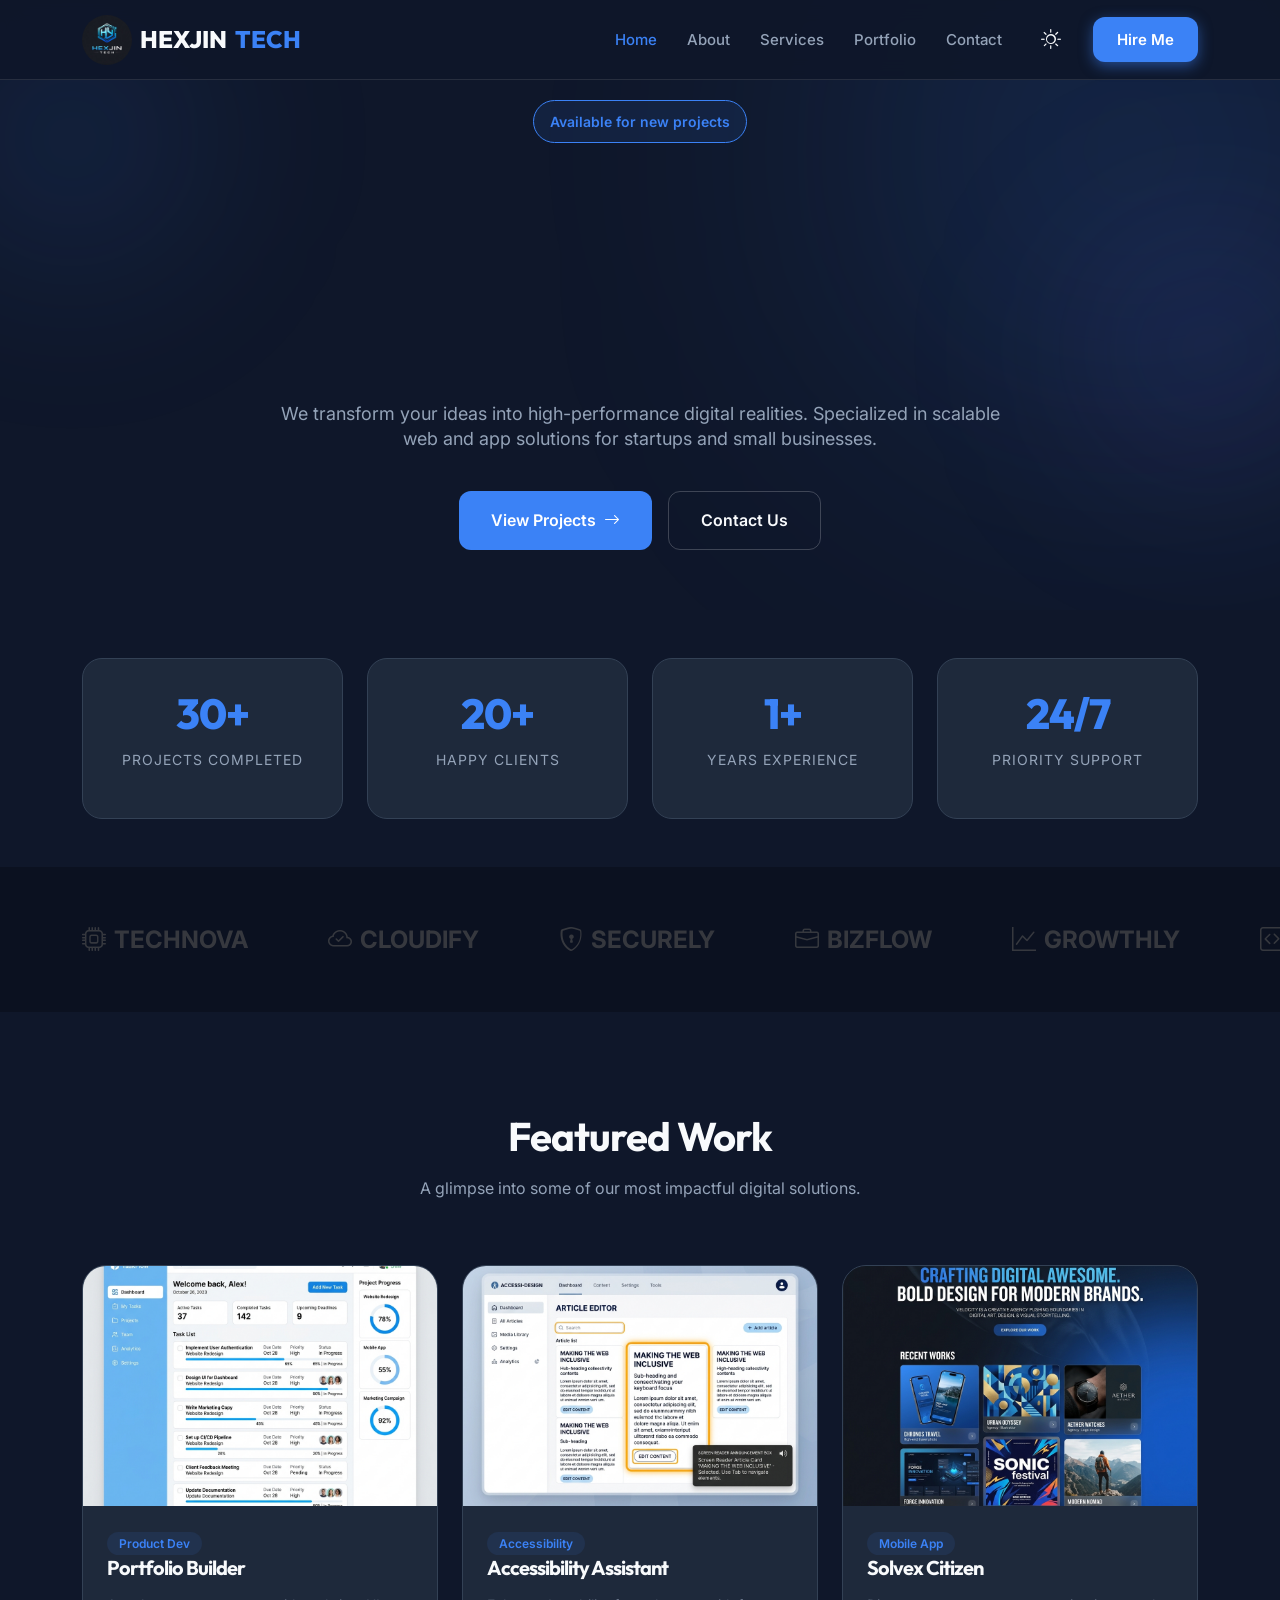
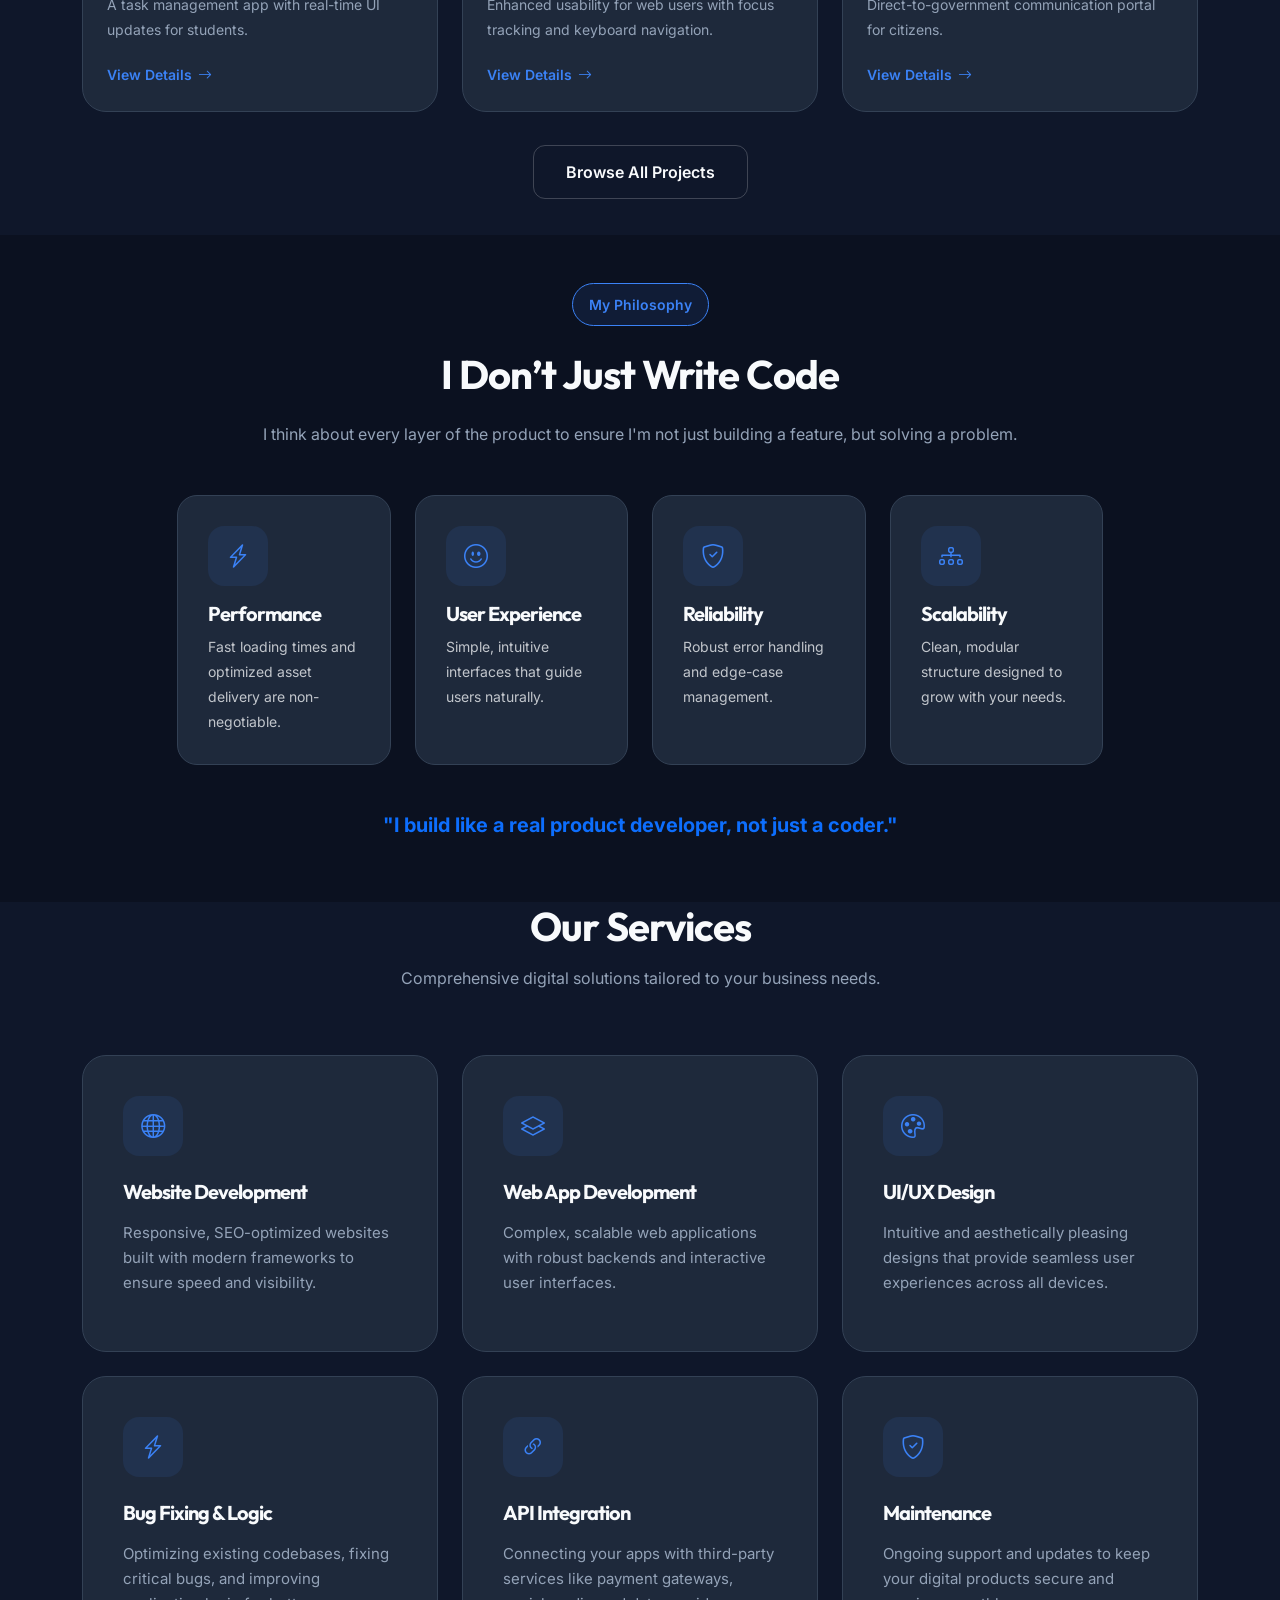
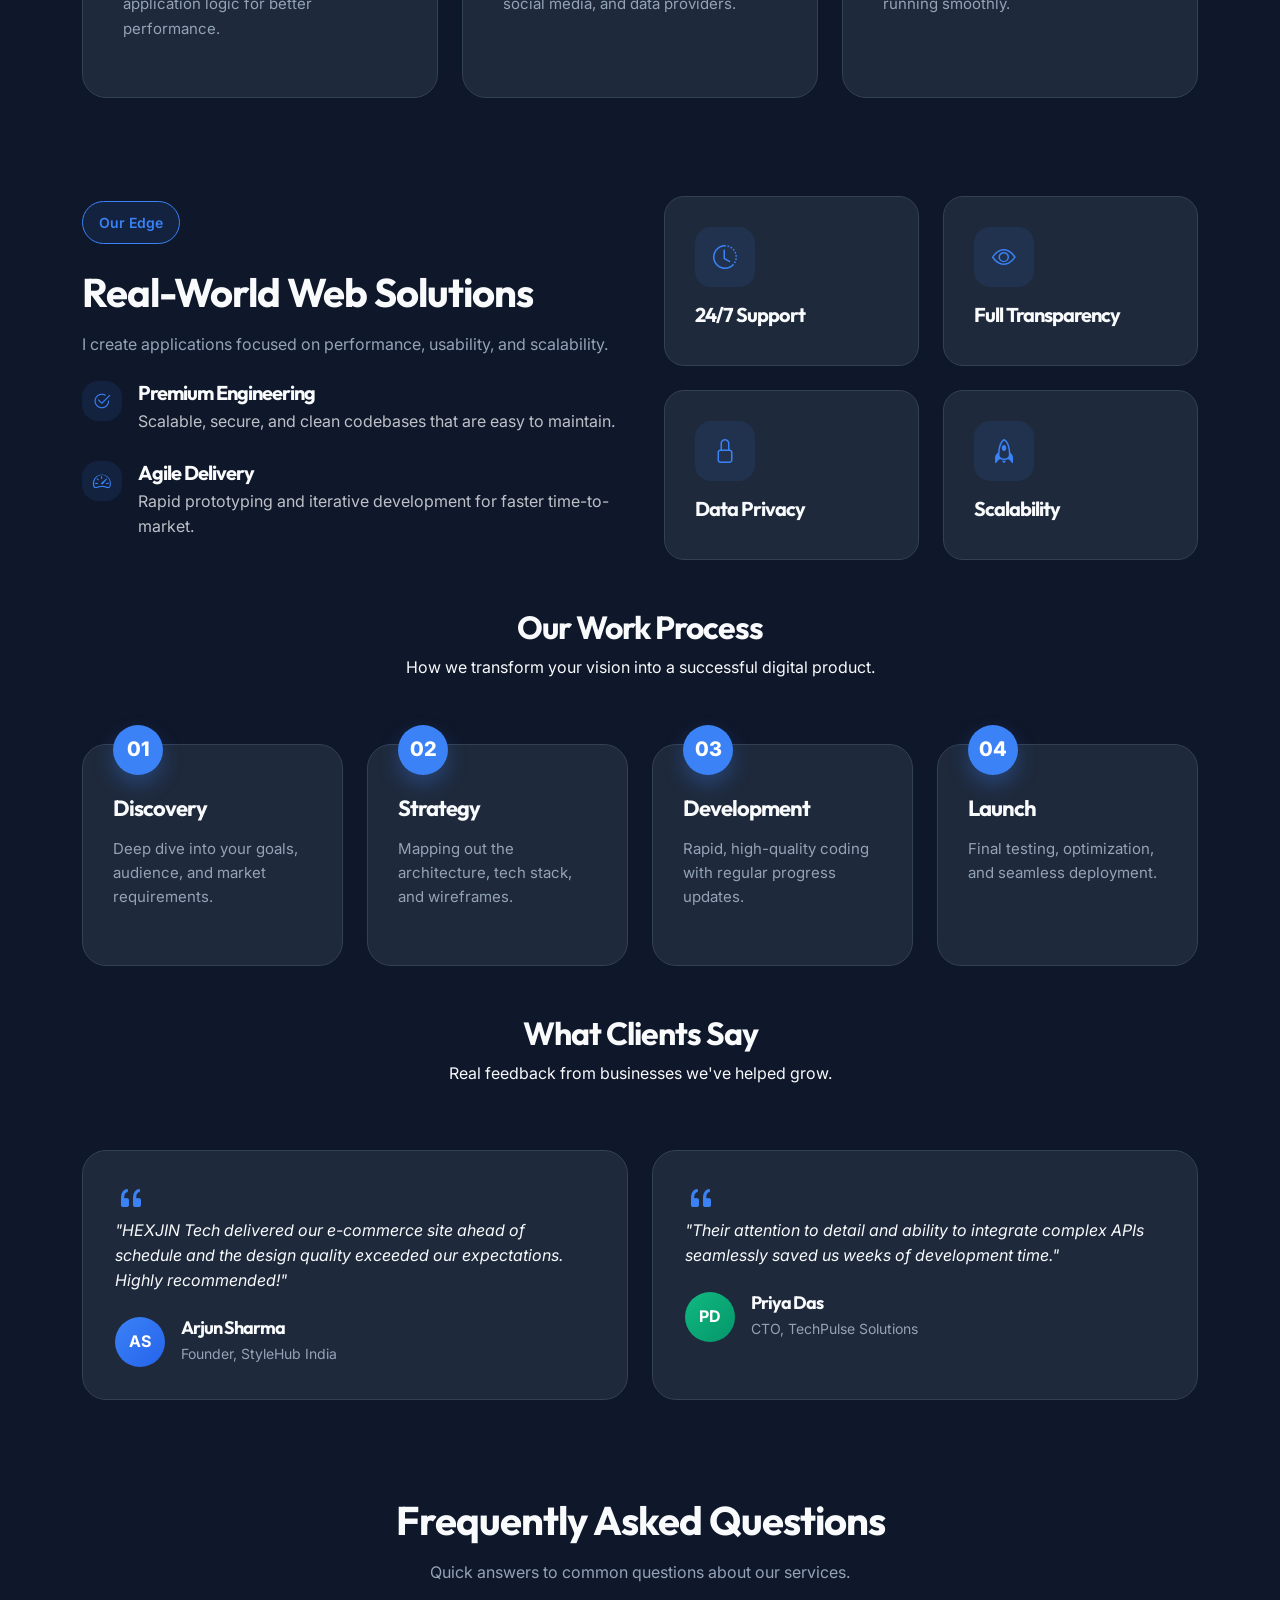
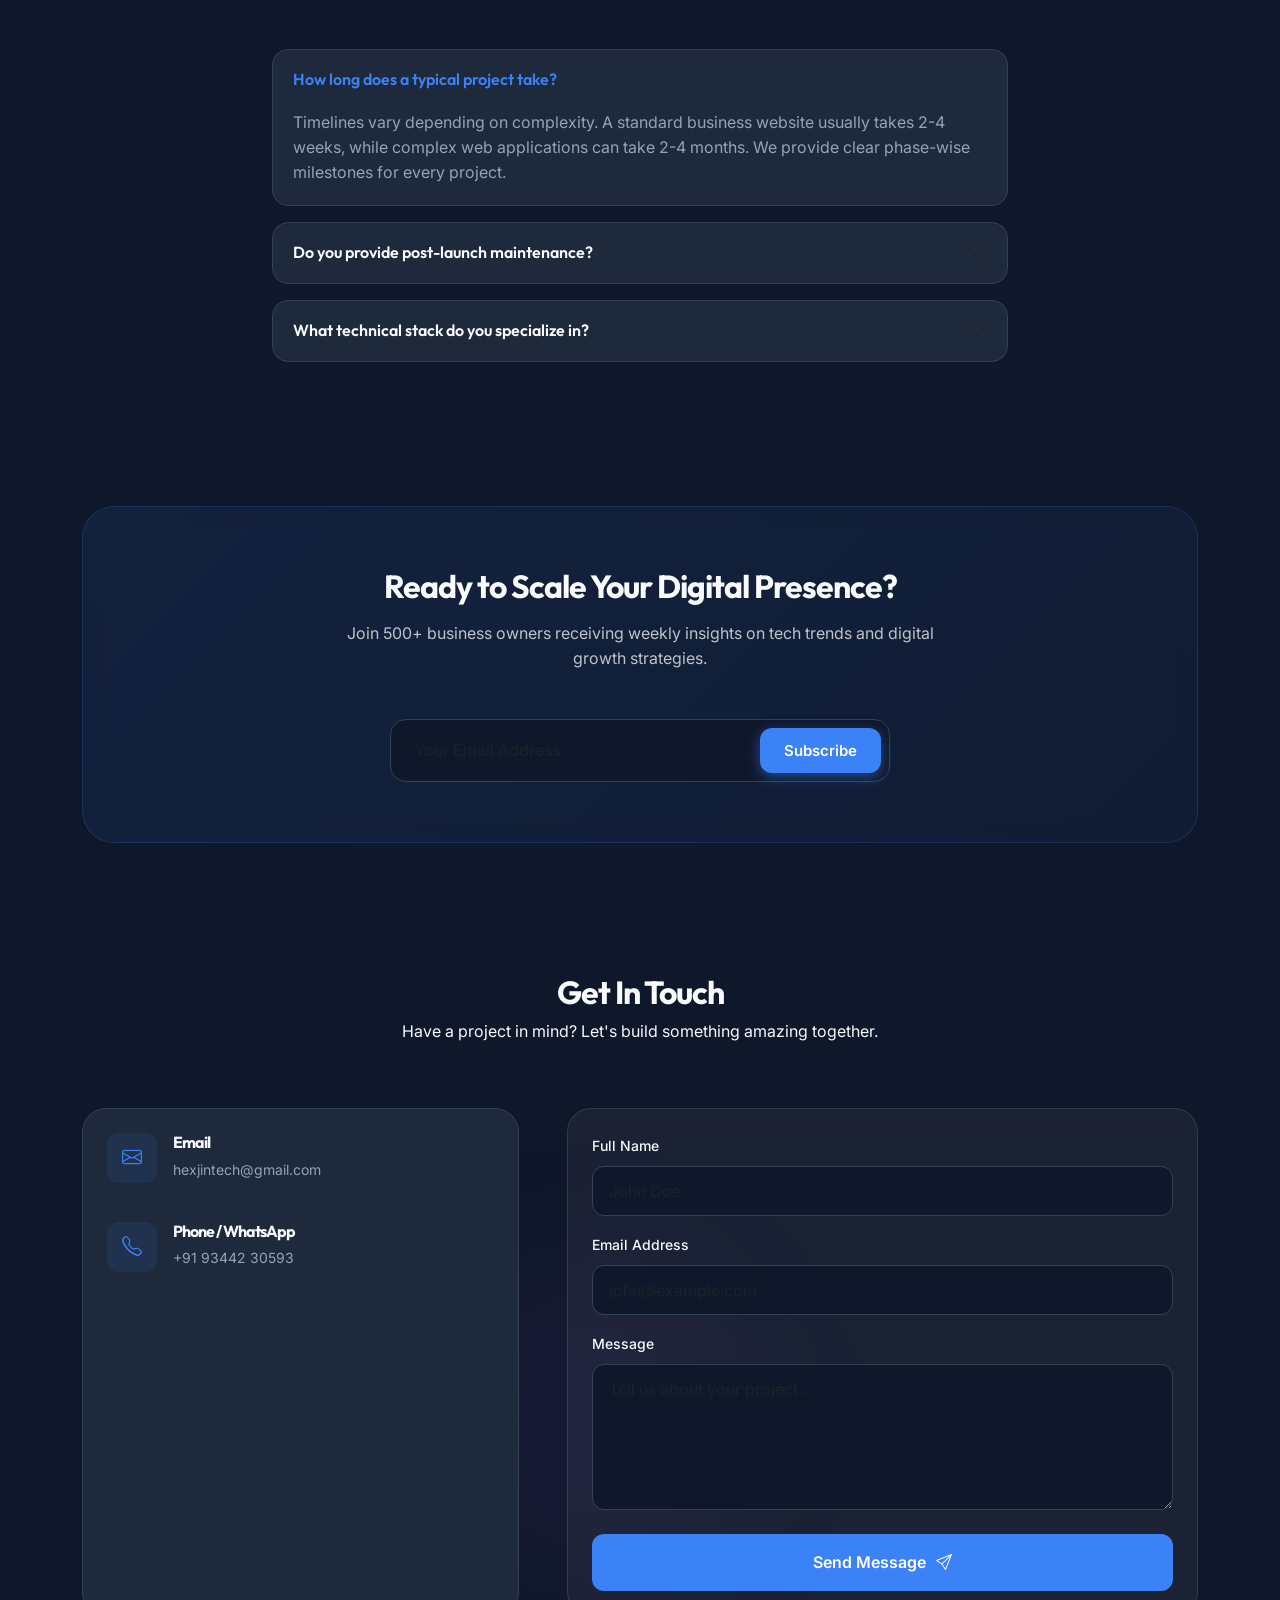
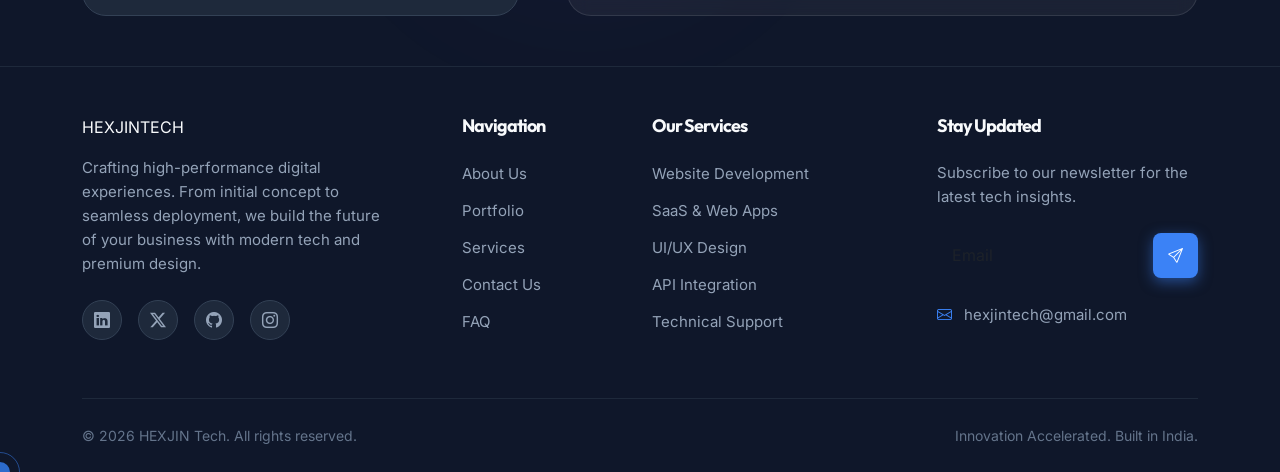
==== commit 30b26f74: "add new page" ====
--- a/index.html
+++ b/index.html
@@ -135,109 +135,123 @@
         <!-- Services Section Preview -->
         <section class="services-section bg-transparent" id="services">
 
-        <!-- Featured Projects Section -->
-        <section class="portfolio-section" id="featured-work">
-            <div class="container portfolio-container">
-                <div class="row justify-content-center">
-                    <div class="col-lg-8 text-center mb-5 reveal">
-                        <h2 class="services-title">Featured Work</h2>
-                        <p class="services-subtitle">A glimpse into some of our most impactful digital solutions.</p>
-                    </div>
-                </div>
-                <div class="row g-4 justify-content-center stagger-reveal">
-                    <div class="col-md-6 col-lg-4 reveal">
-                        <div class="portfolio-card">
-                            <div class="portfolio-img-wrapper">
-                                <img src="assets/images/project1.png" alt="Project 1" class="portfolio-img">
-                            </div>
-                            <div class="portfolio-content">
-                                <span class="portfolio-tag">Product Dev</span>
-                                <h3 class="portfolio-card-title">Portfolio Builder</h3>
-                                <p class="portfolio-card-text">A task management app with real-time UI updates for students.</p>
-                                <a href="portfolio/" class="portfolio-link">View Details <i class="bi bi-arrow-right"></i></a>
-                            </div>
-                        </div>
-                    </div>
-                    <div class="col-md-6 col-lg-4 reveal">
-                        <div class="portfolio-card">
-                            <div class="portfolio-img-wrapper">
-                                <img src="assets/images/project2.png" alt="Project 2" class="portfolio-img">
-                            </div>
-                            <div class="portfolio-content">
-                                <span class="portfolio-tag">Accessibility</span>
-                                <h3 class="portfolio-card-title">Accessibility Assistant</h3>
-                                <p class="portfolio-card-text">Enhanced usability for web users with focus tracking and keyboard navigation.</p>
-                                <a href="portfolio/" class="portfolio-link">View Details <i class="bi bi-arrow-right"></i></a>
-                            </div>
-                        </div>
-                    </div>
-                    <div class="col-md-6 col-lg-4 reveal">
-                        <div class="portfolio-card">
-                            <div class="portfolio-img-wrapper">
-                                <img src="assets/images/project3.png" alt="Project 3" class="portfolio-img">
-                            </div>
-                            <div class="portfolio-content">
-                                <span class="portfolio-tag">Mobile App</span>
-                                <h3 class="portfolio-card-title">Solvex Citizen</h3>
-                                <p class="portfolio-card-text">Direct-to-government communication portal for citizens.</p>
-                                <a href="portfolio/" class="portfolio-link">View Details <i class="bi bi-arrow-right"></i></a>
-                            </div>
-                        </div>
-                    </div>
-                </div>
-                <div class="text-center mt-5 reveal">
-                    <a href="portfolio/" class="btn-hero-outline">Browse All Projects</a>
-                </div>
-            </div>
-        </section>
-
-        <!-- Philosophy Section -->
-        <section class="process-section py-5" id="philosophy">
-            <div class="container text-center">
-                <div class="row justify-content-center">
-                    <div class="col-lg-10 reveal">
-                        <span class="hero-badge">My Philosophy</span>
-                        <h2 class="services-title mb-4">I Don’t Just Write Code</h2>
-                        <p class="services-subtitle mb-5 mx-auto" style="max-width: 800px;">I think about every layer of the product to ensure I'm not just building a feature, but solving a problem.</p>
-                        
-                        <div class="row g-4 text-start">
-                            <div class="col-md-3">
-                                <div class="feature-card h-100">
-                                    <div class="services-icon mb-3"><i class="bi bi-lightning-charge"></i></div>
-                                    <h5 class="mb-2">Performance</h5>
-                                    <p class="small opacity-75 mb-0">Fast loading times and optimized asset delivery are non-negotiable.</p>
-                                </div>
-                            </div>
-                            <div class="col-md-3">
-                                <div class="feature-card h-100">
-                                    <div class="services-icon mb-3"><i class="bi bi-emoji-smile"></i></div>
-                                    <h5 class="mb-2">User Experience</h5>
-                                    <p class="small opacity-75 mb-0">Simple, intuitive interfaces that guide users naturally.</p>
-                                </div>
-                            </div>
-                            <div class="col-md-3">
-                                <div class="feature-card h-100">
-                                    <div class="services-icon mb-3"><i class="bi bi-shield-check"></i></div>
-                                    <h5 class="mb-2">Reliability</h5>
-                                    <p class="small opacity-75 mb-0">Robust error handling and edge-case management.</p>
-                                </div>
-                            </div>
-                            <div class="col-md-3">
-                                <div class="feature-card h-100">
-                                    <div class="services-icon mb-3"><i class="bi bi-diagram-3"></i></div>
-                                    <h5 class="mb-2">Scalability</h5>
-                                    <p class="small opacity-75 mb-0">Clean, modular structure designed to grow with your needs.</p>
-                                </div>
-                            </div>
-                        </div>
-                        
-                        <div class="mt-5 reveal">
-                            <p class="text-primary fw-bold" style="font-size: 1.25rem;">"I build like a real product developer, not just a coder."</p>
-                        </div>
-                    </div>
-                </div>
-            </div>
-        </section>
+            <!-- Featured Projects Section -->
+            <section class="portfolio-section" id="featured-work">
+                <div class="container portfolio-container">
+                    <div class="row justify-content-center">
+                        <div class="col-lg-8 text-center mb-5 reveal">
+                            <h2 class="services-title">Featured Work</h2>
+                            <p class="services-subtitle">A glimpse into some of our most impactful digital solutions.
+                            </p>
+                        </div>
+                    </div>
+                    <div class="row g-4 justify-content-center stagger-reveal">
+                        <div class="col-md-6 col-lg-4 reveal">
+                            <div class="portfolio-card">
+                                <div class="portfolio-img-wrapper">
+                                    <img src="assets/images/project1.png" alt="Project 1" class="portfolio-img">
+                                </div>
+                                <div class="portfolio-content">
+                                    <span class="portfolio-tag">Product Dev</span>
+                                    <h3 class="portfolio-card-title">Portfolio Builder</h3>
+                                    <p class="portfolio-card-text">A task management app with real-time UI updates for
+                                        students.</p>
+                                    <a href="portfolio/" class="portfolio-link">View Details <i
+                                            class="bi bi-arrow-right"></i></a>
+                                </div>
+                            </div>
+                        </div>
+                        <div class="col-md-6 col-lg-4 reveal">
+                            <div class="portfolio-card">
+                                <div class="portfolio-img-wrapper">
+                                    <img src="assets/images/project2.png" alt="Project 2" class="portfolio-img">
+                                </div>
+                                <div class="portfolio-content">
+                                    <span class="portfolio-tag">Accessibility</span>
+                                    <h3 class="portfolio-card-title">Accessibility Assistant</h3>
+                                    <p class="portfolio-card-text">Enhanced usability for web users with focus tracking
+                                        and keyboard navigation.</p>
+                                    <a href="portfolio/" class="portfolio-link">View Details <i
+                                            class="bi bi-arrow-right"></i></a>
+                                </div>
+                            </div>
+                        </div>
+                        <div class="col-md-6 col-lg-4 reveal">
+                            <div class="portfolio-card">
+                                <div class="portfolio-img-wrapper">
+                                    <img src="assets/images/project3.png" alt="Project 3" class="portfolio-img">
+                                </div>
+                                <div class="portfolio-content">
+                                    <span class="portfolio-tag">Mobile App</span>
+                                    <h3 class="portfolio-card-title">Solvex Citizen</h3>
+                                    <p class="portfolio-card-text">Direct-to-government communication portal for
+                                        citizens.</p>
+                                    <a href="portfolio/" class="portfolio-link">View Details <i
+                                            class="bi bi-arrow-right"></i></a>
+                                </div>
+                            </div>
+                        </div>
+                    </div>
+                    <div class="text-center mt-5 reveal">
+                        <a href="portfolio/" class="btn-hero-outline">Browse All Projects</a>
+                    </div>
+                </div>
+            </section>
+
+            <!-- Philosophy Section -->
+            <section class="process-section py-5" id="philosophy">
+                <div class="container text-center">
+                    <div class="row justify-content-center">
+                        <div class="col-lg-10 reveal">
+                            <span class="hero-badge">My Philosophy</span>
+                            <h2 class="services-title mb-4">I Don’t Just Write Code</h2>
+                            <p class="services-subtitle mb-5 mx-auto" style="max-width: 800px;">I think about every
+                                layer of the product to ensure I'm not just building a feature, but solving a problem.
+                            </p>
+
+                            <div class="row g-4 text-start">
+                                <div class="col-md-3">
+                                    <div class="feature-card h-100">
+                                        <div class="services-icon mb-3"><i class="bi bi-lightning-charge"></i></div>
+                                        <h5 class="mb-2">Performance</h5>
+                                        <p class="small opacity-75 mb-0">Fast loading times and optimized asset delivery
+                                            are non-negotiable.</p>
+                                    </div>
+                                </div>
+                                <div class="col-md-3">
+                                    <div class="feature-card h-100">
+                                        <div class="services-icon mb-3"><i class="bi bi-emoji-smile"></i></div>
+                                        <h5 class="mb-2">User Experience</h5>
+                                        <p class="small opacity-75 mb-0">Simple, intuitive interfaces that guide users
+                                            naturally.</p>
+                                    </div>
+                                </div>
+                                <div class="col-md-3">
+                                    <div class="feature-card h-100">
+                                        <div class="services-icon mb-3"><i class="bi bi-shield-check"></i></div>
+                                        <h5 class="mb-2">Reliability</h5>
+                                        <p class="small opacity-75 mb-0">Robust error handling and edge-case management.
+                                        </p>
+                                    </div>
+                                </div>
+                                <div class="col-md-3">
+                                    <div class="feature-card h-100">
+                                        <div class="services-icon mb-3"><i class="bi bi-diagram-3"></i></div>
+                                        <h5 class="mb-2">Scalability</h5>
+                                        <p class="small opacity-75 mb-0">Clean, modular structure designed to grow with
+                                            your needs.</p>
+                                    </div>
+                                </div>
+                            </div>
+
+                            <div class="mt-5 reveal">
+                                <p class="text-primary fw-bold" style="font-size: 1.25rem;">"I build like a real product
+                                    developer, not just a coder."</p>
+                            </div>
+                        </div>
+                    </div>
+                </div>
+            </section>
             <div class="container services-container">
                 <div class="row justify-content-center">
                     <div class="col-lg-8 text-center mb-5 services-header reveal">
@@ -313,20 +327,27 @@
                     <div class="col-lg-6 reveal">
                         <span class="hero-badge">Our Edge</span>
                         <h2 class="services-title">Real-World Web Solutions</h2>
-                        <p class="services-subtitle mb-4">I create applications focused on performance, usability, and scalability.</p>
+                        <p class="services-subtitle mb-4">I create applications focused on performance, usability, and
+                            scalability.</p>
                         <ul class="list-unstyled d-flex flex-column gap-3">
                             <li class="d-flex gap-3 align-items-start">
-                                <div class="services-icon" style="width: 40px; height: 40px; min-width: 40px; font-size: 18px;"><i class="bi bi-check2-circle"></i></div>
+                                <div class="services-icon"
+                                    style="width: 40px; height: 40px; min-width: 40px; font-size: 18px;"><i
+                                        class="bi bi-check2-circle"></i></div>
                                 <div>
                                     <h5 class="mb-1">Premium Engineering</h5>
-                                    <p class="mb-0 opacity-75">Scalable, secure, and clean codebases that are easy to maintain.</p>
+                                    <p class="mb-0 opacity-75">Scalable, secure, and clean codebases that are easy to
+                                        maintain.</p>
                                 </div>
                             </li>
                             <li class="d-flex gap-3 align-items-start">
-                                <div class="services-icon" style="width: 40px; height: 40px; min-width: 40px; font-size: 18px;"><i class="bi bi-speedometer2"></i></div>
+                                <div class="services-icon"
+                                    style="width: 40px; height: 40px; min-width: 40px; font-size: 18px;"><i
+                                        class="bi bi-speedometer2"></i></div>
                                 <div>
                                     <h5 class="mb-1">Agile Delivery</h5>
-                                    <p class="mb-0 opacity-75">Rapid prototyping and iterative development for faster time-to-market.</p>
+                                    <p class="mb-0 opacity-75">Rapid prototyping and iterative development for faster
+                                        time-to-market.</p>
                                 </div>
                             </li>
                         </ul>
@@ -347,7 +368,7 @@
                             </div>
                             <div class="col-6">
                                 <div class="feature-card">
-                                    <div class="services-icon mb-3"><i class="bi bi-lock-personal"></i></div>
+                                    <div class="services-icon mb-3"><i class="bi bi-lock"></i></div>
                                     <h5>Data Privacy</h5>
                                 </div>
                             </div>
@@ -362,45 +383,45 @@
                 </div>
             </div>
         </section>
-            <div class="container process-container">
-                <div class="row justify-content-center">
-                    <div class="col-lg-8 text-center mb-5 process-header reveal">
-                        <h2 class="process-title">Our Work Process</h2>
-                        <p class="process-subtitle">How we transform your vision into a successful digital product.</p>
-                    </div>
-                </div>
-                <div class="row g-4 process-steps stagger-reveal">
-                    <div class="col-md-6 col-lg-3 reveal">
-                        <div class="process-step-card">
-                            <div class="process-step-num">01</div>
-                            <h3 class="process-step-title">Discovery</h3>
-                            <p class="process-step-text">Deep dive into your goals, audience, and market requirements.
-                            </p>
-                        </div>
-                    </div>
-                    <div class="col-md-6 col-lg-3 reveal">
-                        <div class="process-step-card">
-                            <div class="process-step-num">02</div>
-                            <h3 class="process-step-title">Strategy</h3>
-                            <p class="process-step-text">Mapping out the architecture, tech stack, and wireframes.</p>
-                        </div>
-                    </div>
-                    <div class="col-md-6 col-lg-3 reveal">
-                        <div class="process-step-card">
-                            <div class="process-step-num">03</div>
-                            <h3 class="process-step-title">Development</h3>
-                            <p class="process-step-text">Rapid, high-quality coding with regular progress updates.</p>
-                        </div>
-                    </div>
-                    <div class="col-md-6 col-lg-3 reveal">
-                        <div class="process-step-card">
-                            <div class="process-step-num">04</div>
-                            <h3 class="process-step-title">Launch</h3>
-                            <p class="process-step-text">Final testing, optimization, and seamless deployment.</p>
-                        </div>
-                    </div>
-                </div>
-            </div>
+        <div class="container process-container">
+            <div class="row justify-content-center">
+                <div class="col-lg-8 text-center mb-5 process-header reveal">
+                    <h2 class="process-title">Our Work Process</h2>
+                    <p class="process-subtitle">How we transform your vision into a successful digital product.</p>
+                </div>
+            </div>
+            <div class="row g-4 process-steps stagger-reveal">
+                <div class="col-md-6 col-lg-3 reveal">
+                    <div class="process-step-card">
+                        <div class="process-step-num">01</div>
+                        <h3 class="process-step-title">Discovery</h3>
+                        <p class="process-step-text">Deep dive into your goals, audience, and market requirements.
+                        </p>
+                    </div>
+                </div>
+                <div class="col-md-6 col-lg-3 reveal">
+                    <div class="process-step-card">
+                        <div class="process-step-num">02</div>
+                        <h3 class="process-step-title">Strategy</h3>
+                        <p class="process-step-text">Mapping out the architecture, tech stack, and wireframes.</p>
+                    </div>
+                </div>
+                <div class="col-md-6 col-lg-3 reveal">
+                    <div class="process-step-card">
+                        <div class="process-step-num">03</div>
+                        <h3 class="process-step-title">Development</h3>
+                        <p class="process-step-text">Rapid, high-quality coding with regular progress updates.</p>
+                    </div>
+                </div>
+                <div class="col-md-6 col-lg-3 reveal">
+                    <div class="process-step-card">
+                        <div class="process-step-num">04</div>
+                        <h3 class="process-step-title">Launch</h3>
+                        <p class="process-step-text">Final testing, optimization, and seamless deployment.</p>
+                    </div>
+                </div>
+            </div>
+        </div>
         </section>
 
         <!-- Testimonials Section -->
@@ -420,7 +441,9 @@
                                 the
                                 design quality exceeded our expectations. Highly recommended!"</p>
                             <div class="testimonial-client-info d-flex align-items-center gap-3 mt-4">
-                                <div class="testimonial-avatar d-flex align-items-center justify-content-center text-white" style="background: linear-gradient(135deg, #3b82f6, #2563eb); font-weight: bold;">AS</div>
+                                <div class="testimonial-avatar d-flex align-items-center justify-content-center text-white"
+                                    style="background: linear-gradient(135deg, #3b82f6, #2563eb); font-weight: bold;">AS
+                                </div>
                                 <div>
                                     <h4 class="testimonial-client-name">Arjun Sharma</h4>
                                     <small class="testimonial-client-role">Founder, StyleHub India</small>
@@ -434,7 +457,9 @@
                             <p class="testimonial-text">"Their attention to detail and ability to integrate complex APIs
                                 seamlessly saved us weeks of development time."</p>
                             <div class="testimonial-client-info d-flex align-items-center gap-3 mt-4">
-                                <div class="testimonial-avatar d-flex align-items-center justify-content-center text-white" style="background: linear-gradient(135deg, #10b981, #059669); font-weight: bold;">PD</div>
+                                <div class="testimonial-avatar d-flex align-items-center justify-content-center text-white"
+                                    style="background: linear-gradient(135deg, #10b981, #059669); font-weight: bold;">PD
+                                </div>
                                 <div>
                                     <h4 class="testimonial-client-name">Priya Das</h4>
                                     <small class="testimonial-client-role">CTO, TechPulse Solutions</small>
@@ -460,37 +485,46 @@
                         <div class="accordion faq-accordion" id="faqAccordion">
                             <div class="accordion-item">
                                 <h2 class="accordion-header">
-                                    <button class="accordion-button" type="button" data-bs-toggle="collapse" data-bs-target="#faq1">
+                                    <button class="accordion-button" type="button" data-bs-toggle="collapse"
+                                        data-bs-target="#faq1">
                                         How long does a typical project take?
                                     </button>
                                 </h2>
                                 <div id="faq1" class="accordion-collapse collapse show" data-bs-parent="#faqAccordion">
                                     <div class="accordion-body">
-                                        Timelines vary depending on complexity. A standard business website usually takes 2-4 weeks, while complex web applications can take 2-4 months. We provide clear phase-wise milestones for every project.
+                                        Timelines vary depending on complexity. A standard business website usually
+                                        takes 2-4 weeks, while complex web applications can take 2-4 months. We provide
+                                        clear phase-wise milestones for every project.
                                     </div>
                                 </div>
                             </div>
                             <div class="accordion-item">
                                 <h2 class="accordion-header">
-                                    <button class="accordion-button collapsed" type="button" data-bs-toggle="collapse" data-bs-target="#faq2">
+                                    <button class="accordion-button collapsed" type="button" data-bs-toggle="collapse"
+                                        data-bs-target="#faq2">
                                         Do you provide post-launch maintenance?
                                     </button>
                                 </h2>
                                 <div id="faq2" class="accordion-collapse collapse" data-bs-parent="#faqAccordion">
                                     <div class="accordion-body">
-                                        Yes, we offer ongoing maintenance packages that include security updates, performance monitoring, and priority bug fixing to ensure your product stays in peak condition.
+                                        Yes, we offer ongoing maintenance packages that include security updates,
+                                        performance monitoring, and priority bug fixing to ensure your product stays in
+                                        peak condition.
                                     </div>
                                 </div>
                             </div>
                             <div class="accordion-item">
                                 <h2 class="accordion-header">
-                                    <button class="accordion-button collapsed" type="button" data-bs-toggle="collapse" data-bs-target="#faq3">
+                                    <button class="accordion-button collapsed" type="button" data-bs-toggle="collapse"
+                                        data-bs-target="#faq3">
                                         What technical stack do you specialize in?
                                     </button>
                                 </h2>
                                 <div id="faq3" class="accordion-collapse collapse" data-bs-parent="#faqAccordion">
                                     <div class="accordion-body">
-                                        We are experts in modern JavaScript frameworks (React, Vue, Node.js), mobile development (Flutter), and robust backends (Spring Boot, Go). We choose the stack based on your specific requirements.
+                                        We are experts in modern JavaScript frameworks (React, Vue, Node.js), mobile
+                                        development (Flutter), and robust backends (Spring Boot, Go). We choose the
+                                        stack based on your specific requirements.
                                     </div>
                                 </div>
                             </div>
@@ -505,7 +539,8 @@
             <div class="container">
                 <div class="newsletter-card text-center reveal">
                     <h2 class="mb-3">Ready to Scale Your Digital Presence?</h2>
-                    <p class="mb-5 opacity-75 mx-auto" style="max-width: 600px;">Join 500+ business owners receiving weekly insights on tech trends and digital growth strategies.</p>
+                    <p class="mb-5 opacity-75 mx-auto" style="max-width: 600px;">Join 500+ business owners receiving
+                        weekly insights on tech trends and digital growth strategies.</p>
                     <div class="newsletter-input-group">
                         <input type="email" class="form-control newsletter-input" placeholder="Your Email Address">
                         <button class="btn-hire border-0 m-0" style="border-radius: 12px;">Subscribe</button>
--- a/assets/css/style.css
+++ b/assets/css/style.css
@@ -10,11 +10,13 @@
 
 html {
     scroll-behavior: smooth;
-    cursor: none; /* Hide default for custom cursor */
+    cursor: none;
+    /* Hide default for custom cursor */
 }
 
 [data-theme="light"] body {
-    cursor: auto; /* Fallback for light mode if desired, but we'll try to keep custom cross-theme */
+    cursor: auto;
+    /* Fallback for light mode if desired, but we'll try to keep custom cross-theme */
 }
 
 body {
@@ -86,11 +88,13 @@
 body[data-theme="light"] .navbar-logo {
     color: #0f172a;
 }
-.navbar-logo img{
+
+.navbar-logo img {
     width: 50px;
     height: 50px;
     border-radius: 50%;
 }
+
 .navbar-logo span {
     color: #3b82f6;
 }
@@ -237,7 +241,7 @@
 
 /* About Section Styling */
 .about-section {
-    padding: 100px 0px;
+    padding: 50px 0px;
 }
 
 .about-placeholder-img {
@@ -463,7 +467,7 @@
 
 /* Testimonials Section Styling */
 .testimonials-section {
-    padding:50px 0px;
+    padding: 50px 0px;
 }
 
 .testimonial-card {
@@ -511,7 +515,7 @@
 
 /* Contact Section Styling */
 .contact-section {
-    padding: 100px 0px;
+    padding: 50px 0px;
 }
 
 .contact-info-wrapper {
@@ -1021,6 +1025,7 @@
     background-size: cover !important;
     background-position: center !important;
 }
+
 /* --- NEW PROFESSIONAL COMPANY STYLES --- */
 
 /* Trusted By / Logo Marquee */
@@ -1061,8 +1066,13 @@
 }
 
 @keyframes marquee {
-    0% { transform: translateX(0); }
-    100% { transform: translateX(-50%); }
+    0% {
+        transform: translateX(0);
+    }
+
+    100% {
+        transform: translateX(-50%);
+    }
 }
 
 /* Why Choose Us cards */
@@ -1236,7 +1246,8 @@
     z-index: 10000;
     transition: transform 0.1s ease;
     mix-blend-mode: difference;
-    display: none; /* Shown via JS */
+    display: none;
+    /* Shown via JS */
 }
 
 .cursor-outline {
@@ -1264,15 +1275,44 @@
     animation: blob-float 20s infinite alternate cubic-bezier(0.45, 0, 0.55, 1);
 }
 
-.blob-1 { top: -10%; left: -10%; animation-duration: 25s; }
-.blob-2 { bottom: 10%; right: -10%; background: radial-gradient(circle, rgba(99, 102, 241, 0.15) 0%, rgba(99, 102, 241, 0) 70%); animation-duration: 30s; animation-delay: -5s; }
-.blob-3 { top: 40%; left: 30%; background: radial-gradient(circle, rgba(168, 85, 247, 0.1) 0%, rgba(168, 85, 247, 0) 70%); animation-duration: 35s; animation-delay: -10s; }
+.blob-1 {
+    top: -10%;
+    left: -10%;
+    animation-duration: 25s;
+}
+
+.blob-2 {
+    bottom: 10%;
+    right: -10%;
+    background: radial-gradient(circle, rgba(99, 102, 241, 0.15) 0%, rgba(99, 102, 241, 0) 70%);
+    animation-duration: 30s;
+    animation-delay: -5s;
+}
+
+.blob-3 {
+    top: 40%;
+    left: 30%;
+    background: radial-gradient(circle, rgba(168, 85, 247, 0.1) 0%, rgba(168, 85, 247, 0) 70%);
+    animation-duration: 35s;
+    animation-delay: -10s;
+}
 
 @keyframes blob-float {
-    0% { transform: translate(0, 0) scale(1); }
-    33% { transform: translate(100px, 50px) scale(1.1); }
-    66% { transform: translate(-50px, 100px) scale(0.9); }
-    100% { transform: translate(0, 0) scale(1); }
+    0% {
+        transform: translate(0, 0) scale(1);
+    }
+
+    33% {
+        transform: translate(100px, 50px) scale(1.1);
+    }
+
+    66% {
+        transform: translate(-50px, 100px) scale(0.9);
+    }
+
+    100% {
+        transform: translate(0, 0) scale(1);
+    }
 }
 
 /* Hero Title Animation */
@@ -1296,8 +1336,8 @@
 .reveal {
     opacity: 0;
     transform: translateY(40px);
-    transition: opacity 1.2s cubic-bezier(0.2, 1, 0.3, 1), 
-                transform 1.2s cubic-bezier(0.2, 1, 0.3, 1);
+    transition: opacity 1.2s cubic-bezier(0.2, 1, 0.3, 1),
+        transform 1.2s cubic-bezier(0.2, 1, 0.3, 1);
 }
 
 .reveal.active {
@@ -1306,13 +1346,17 @@
 }
 
 /* Card Hover Enhancements */
-.services-card, .portfolio-card, .feature-card, .stat-card {
-    transition: transform 0.5s cubic-bezier(0.2, 1, 0.3, 1), 
-                box-shadow 0.5s cubic-bezier(0.2, 1, 0.3, 1), 
-                border-color 0.5s cubic-bezier(0.2, 1, 0.3, 1);
-}
-
-.services-card:hover, .stat-card:hover {
+.services-card,
+.portfolio-card,
+.feature-card,
+.stat-card {
+    transition: transform 0.5s cubic-bezier(0.2, 1, 0.3, 1),
+        box-shadow 0.5s cubic-bezier(0.2, 1, 0.3, 1),
+        border-color 0.5s cubic-bezier(0.2, 1, 0.3, 1);
+}
+
+.services-card:hover,
+.stat-card:hover {
     box-shadow: 0 20px 40px -10px rgba(59, 130, 246, 0.2) !important;
 }
 
@@ -1326,11 +1370,15 @@
 }
 
 /* Magnetic Button Feel (CSS only part) */
-.btn-hire, .btn-hero-primary, .btn-hero-outline, .btn-contact-submit {
-    transition: transform 0.3s cubic-bezier(0.2, 1, 0.3, 1), 
-                box-shadow 0.3s cubic-bezier(0.2, 1, 0.3, 1);
-}
-
-.btn-hire:active, .btn-hero-primary:active {
+.btn-hire,
+.btn-hero-primary,
+.btn-hero-outline,
+.btn-contact-submit {
+    transition: transform 0.3s cubic-bezier(0.2, 1, 0.3, 1),
+        box-shadow 0.3s cubic-bezier(0.2, 1, 0.3, 1);
+}
+
+.btn-hire:active,
+.btn-hero-primary:active {
     transform: scale(0.95);
-}
+}
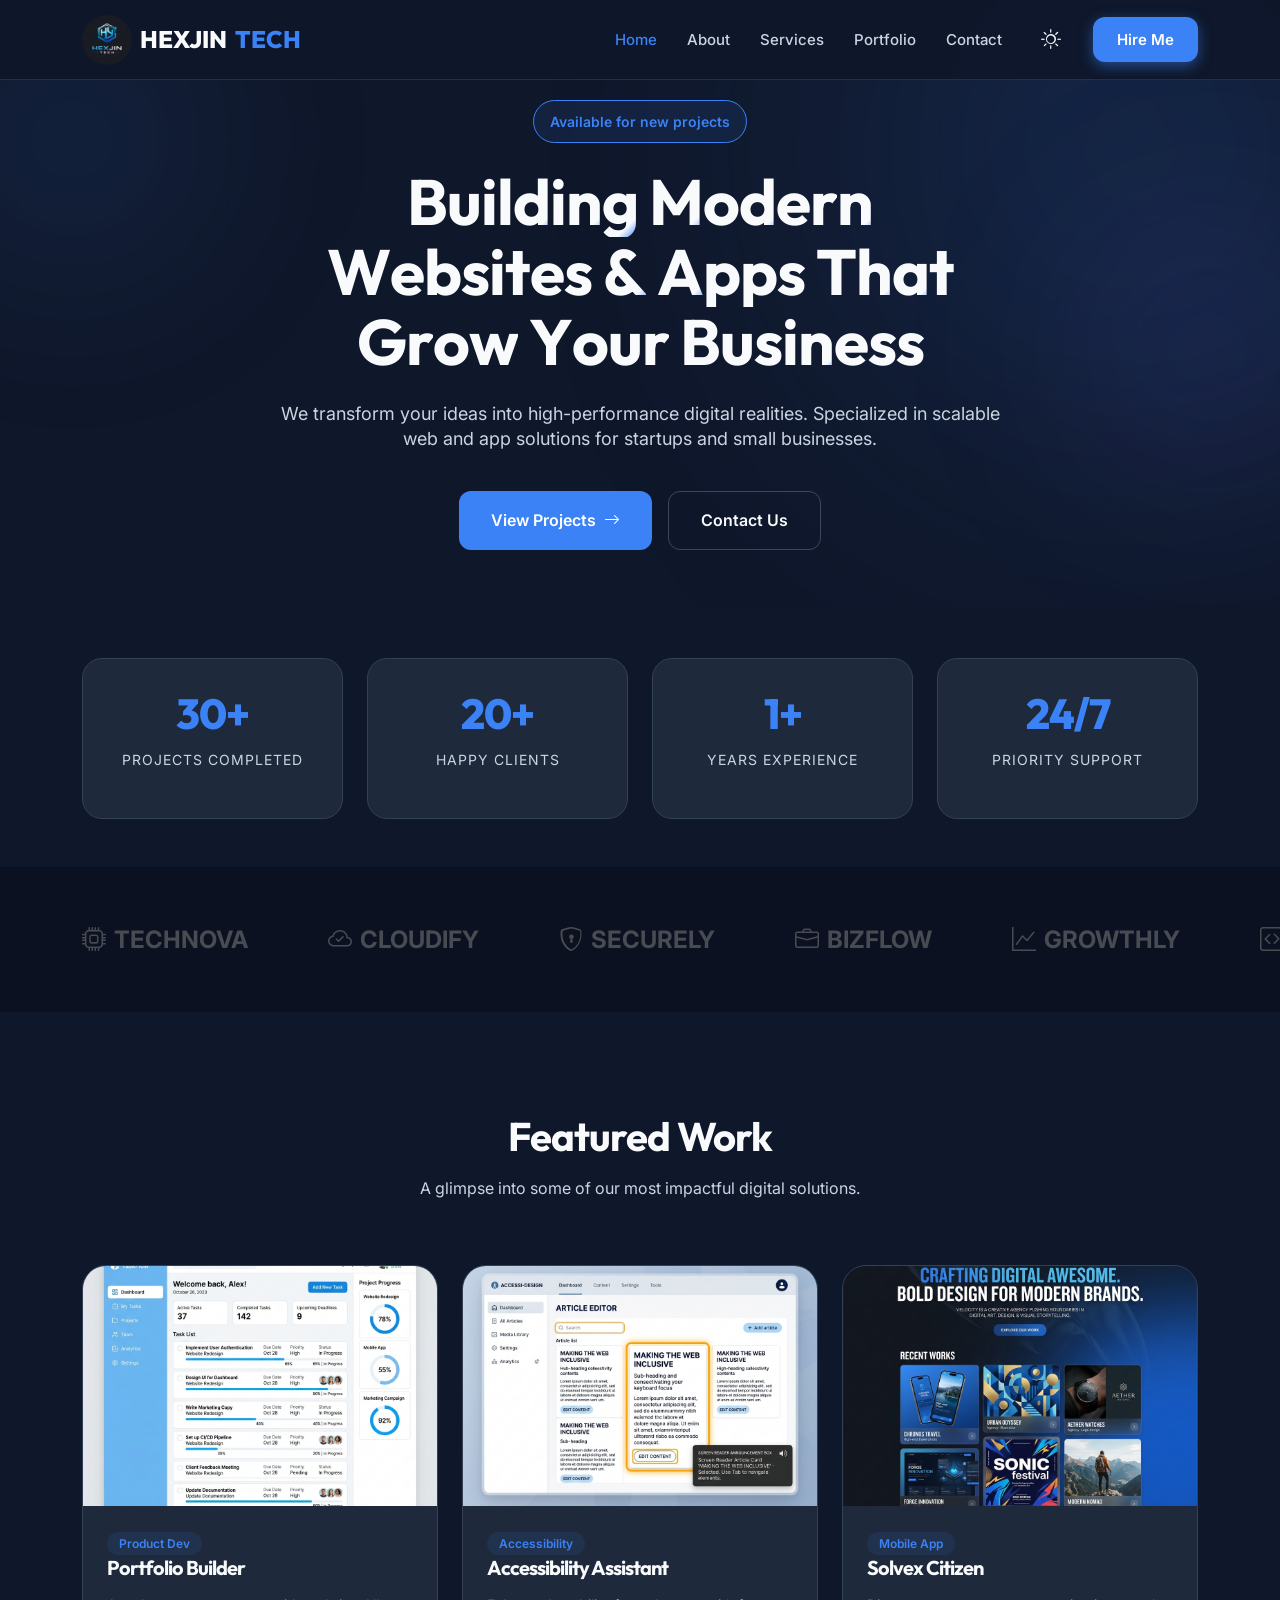
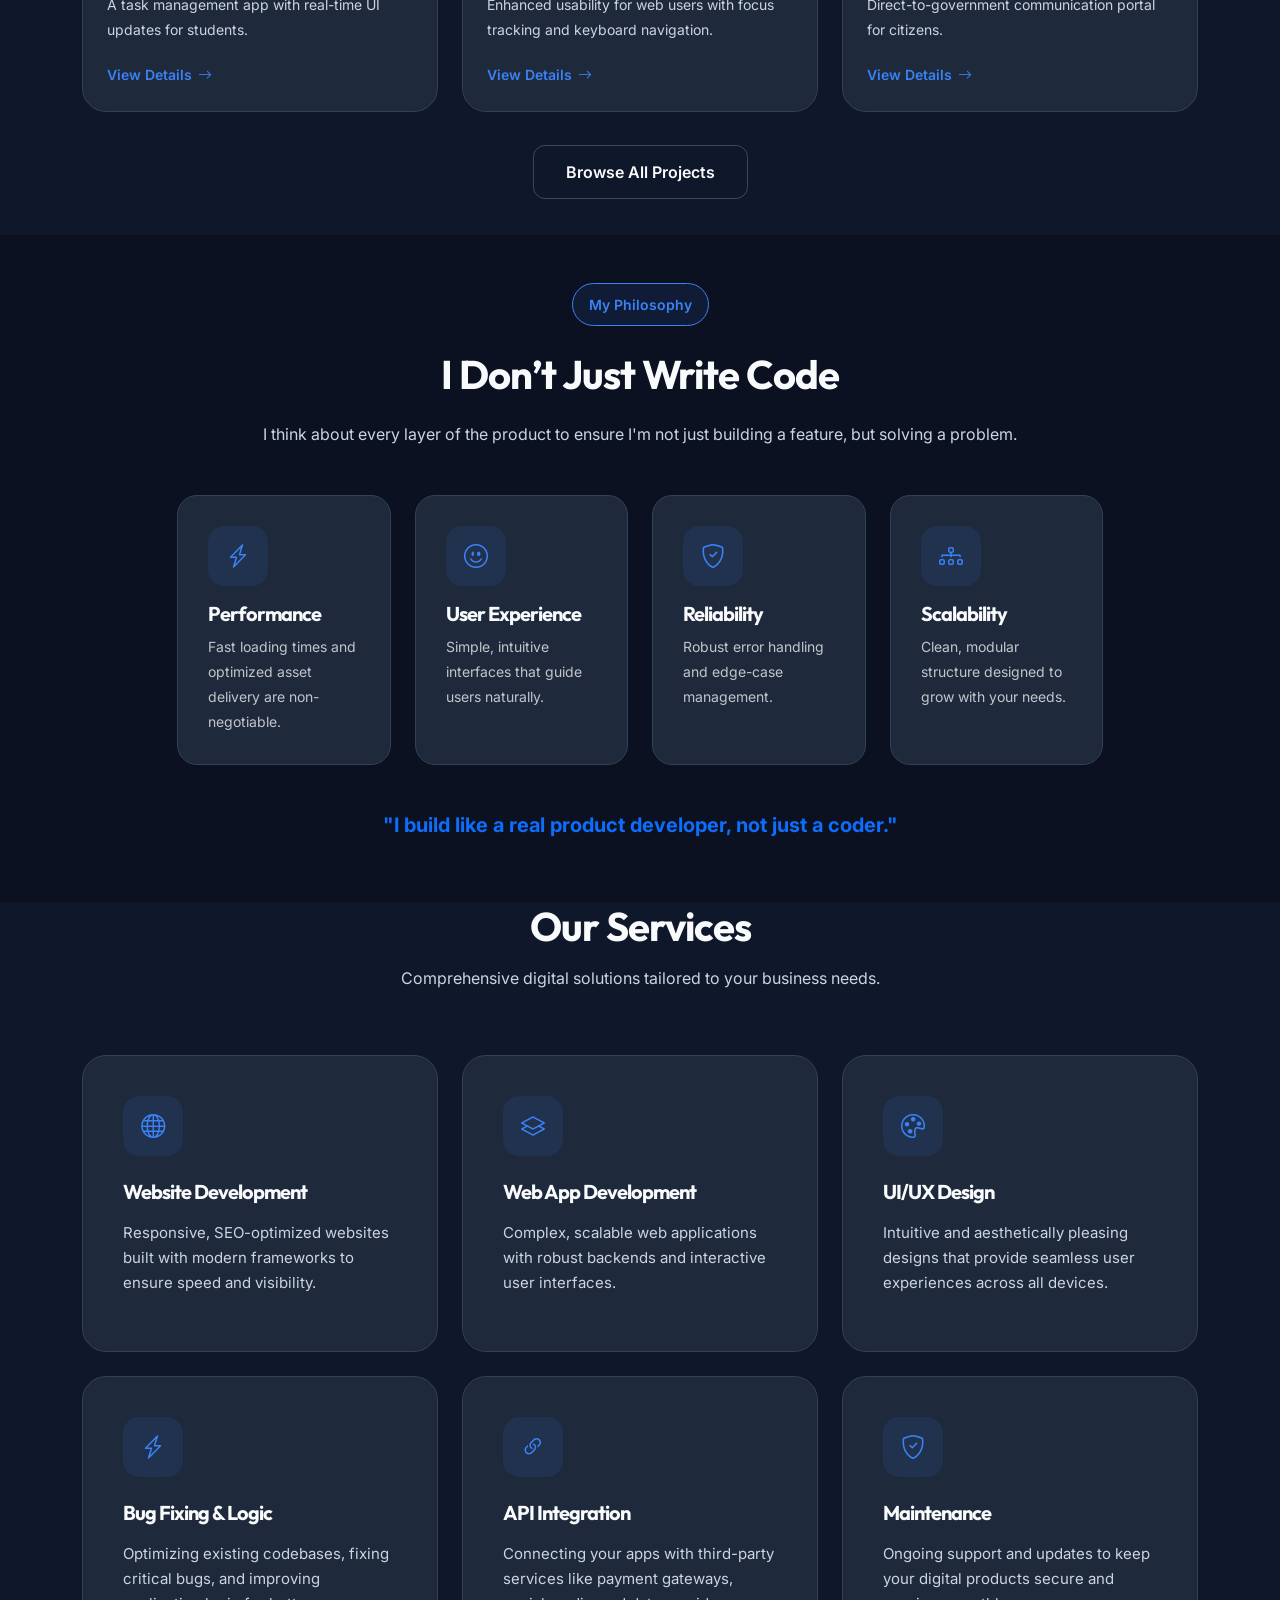
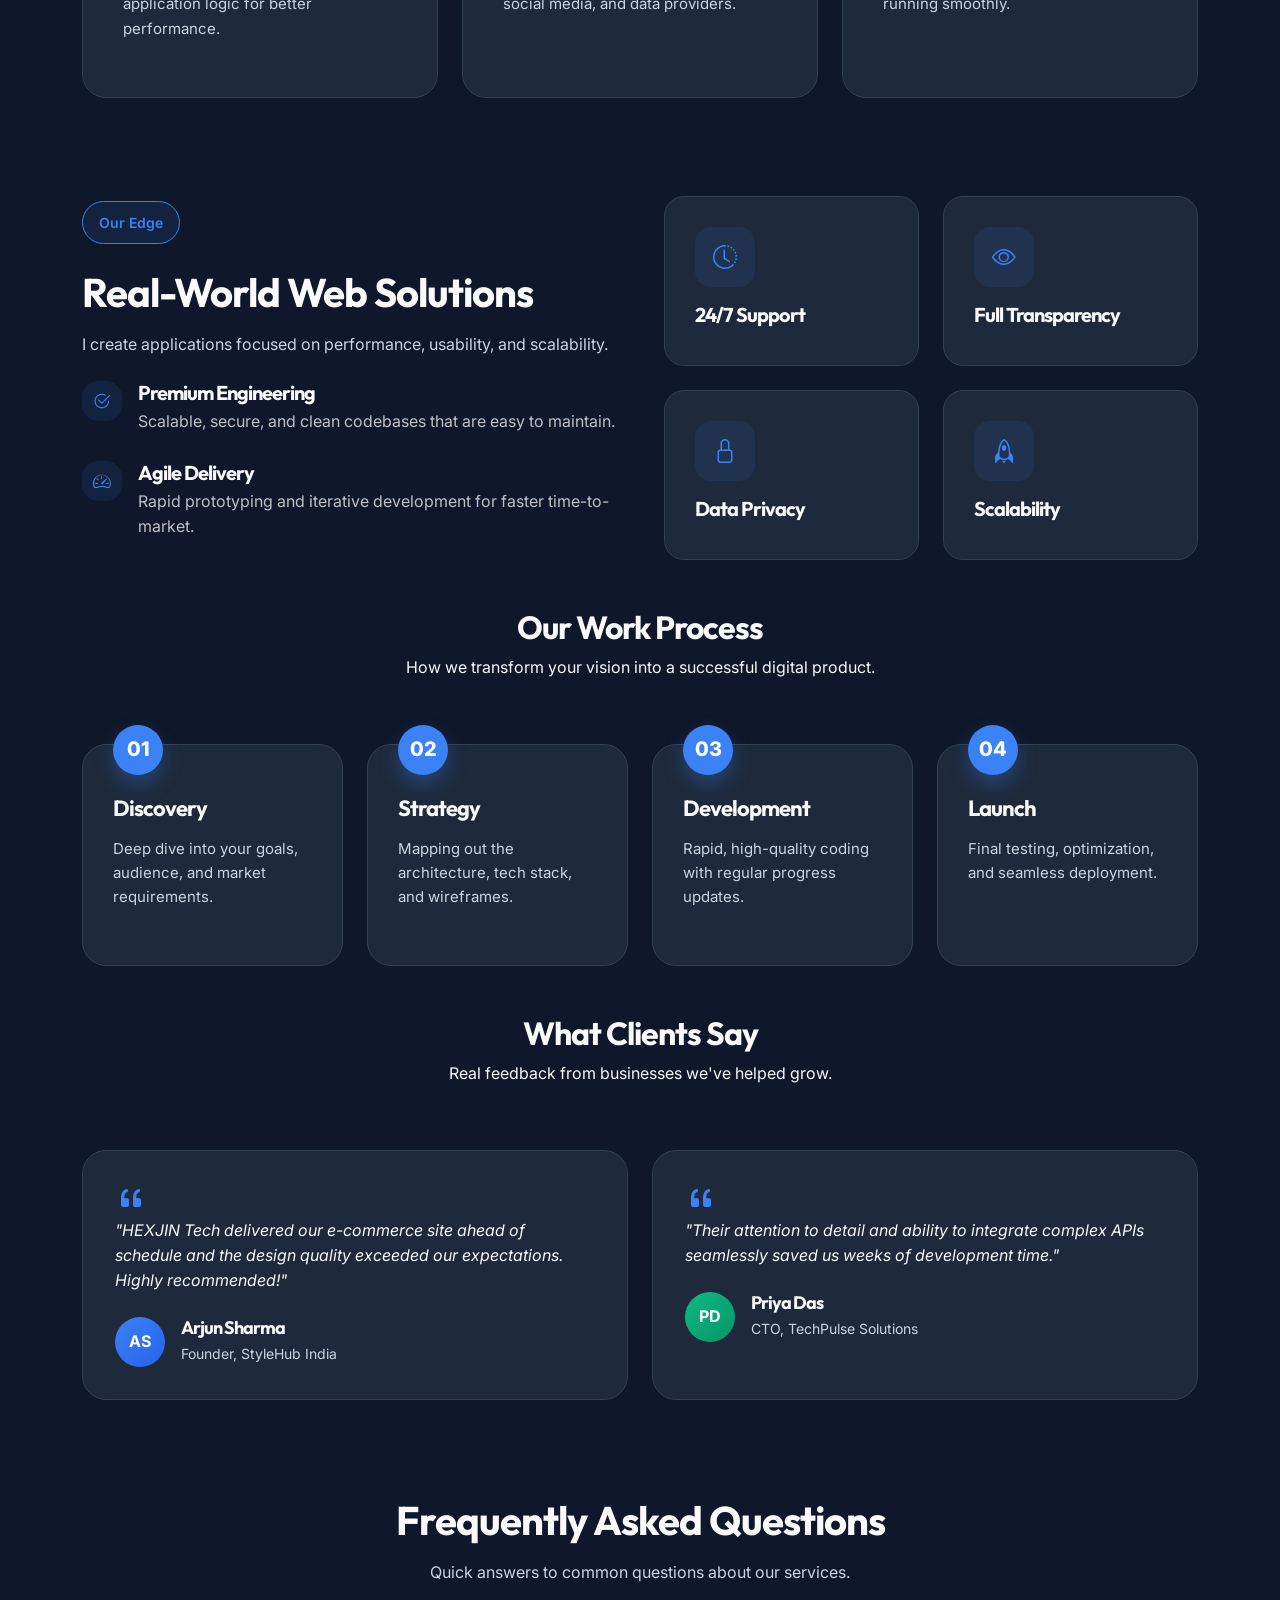
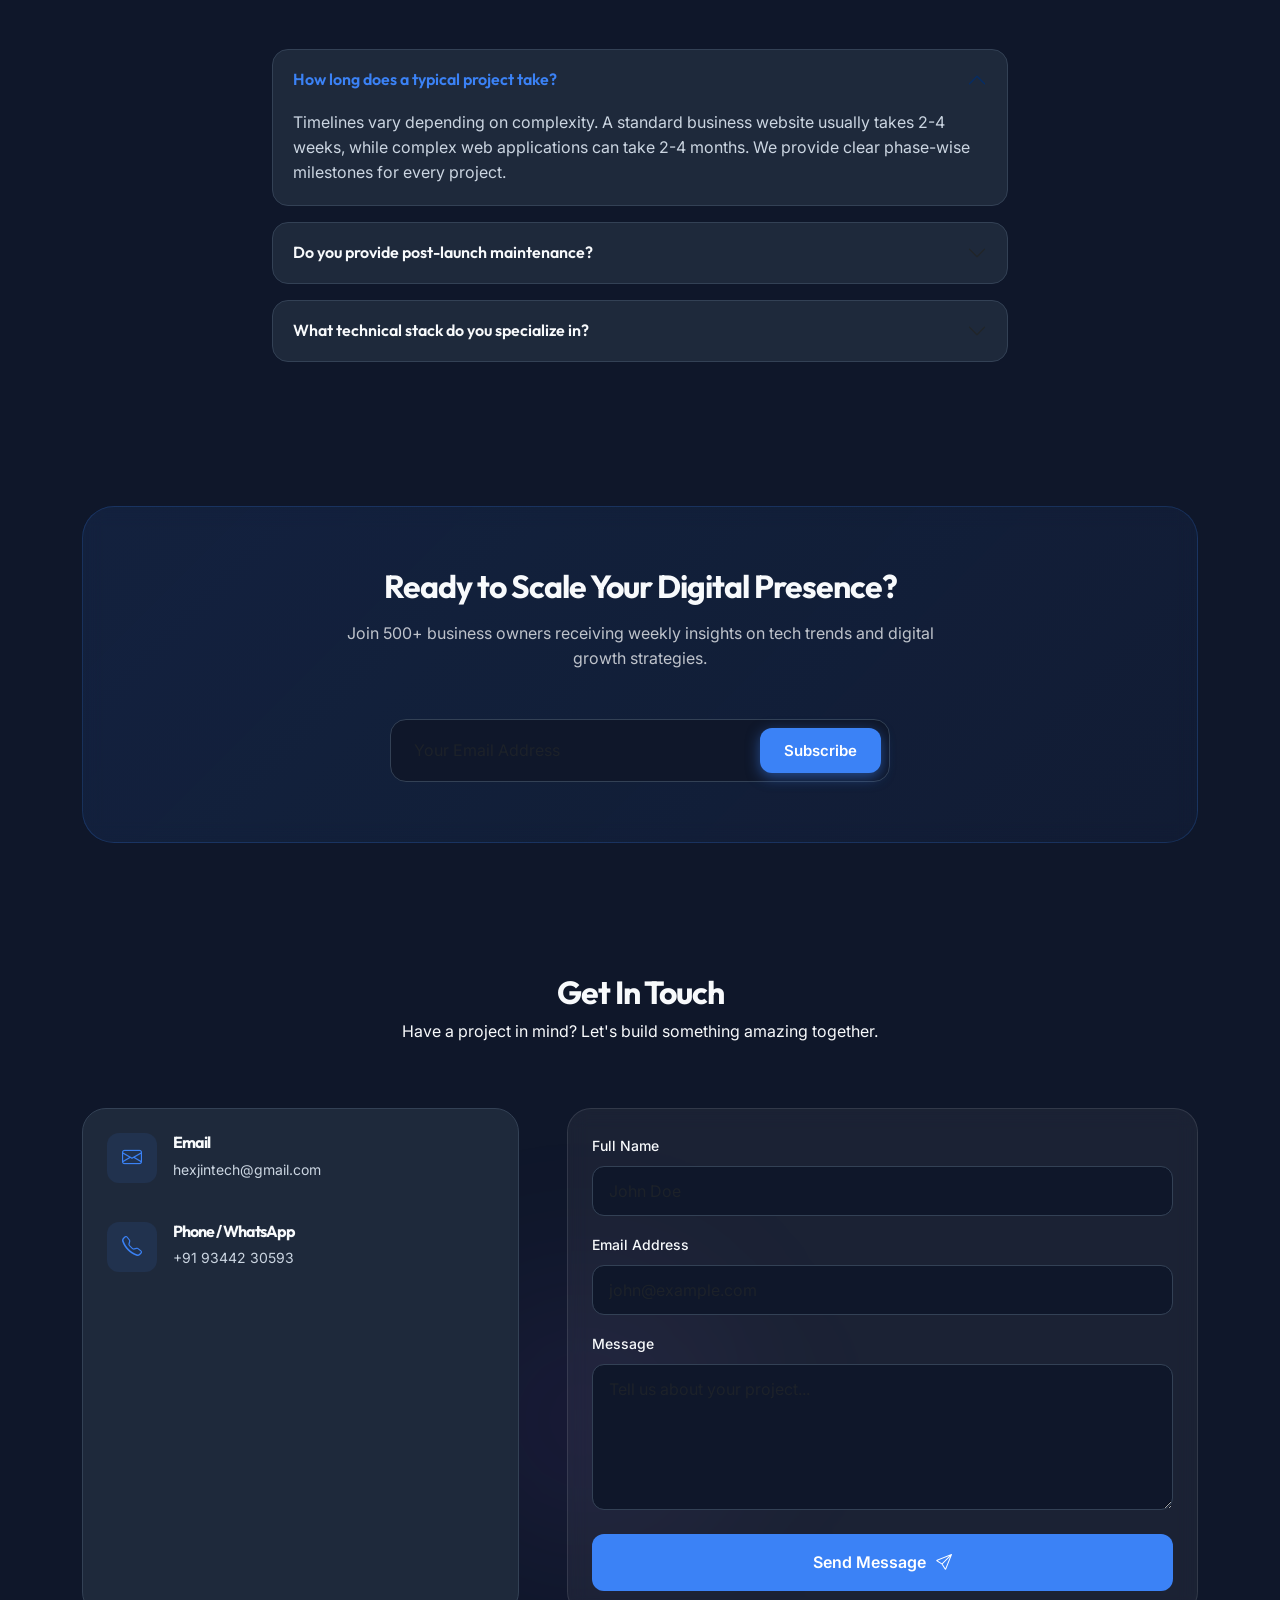
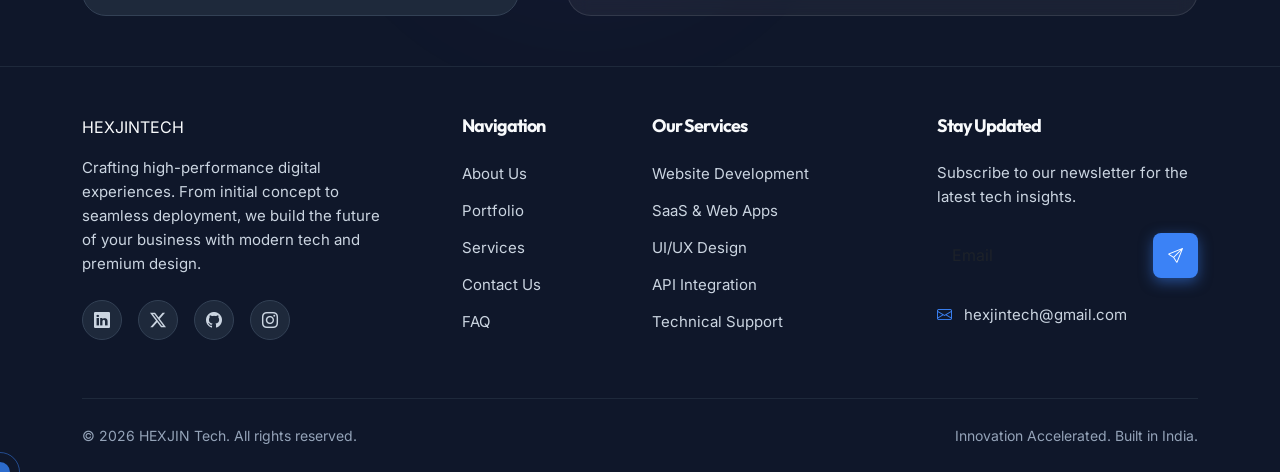
==== commit bbcc98f5: "feat: implement global styles and common scripts while updating hero section layout" ====
--- a/index.html
+++ b/index.html
@@ -64,7 +64,7 @@
                 <div class="row align-items-center justify-content-center">
                     <div class="col-lg-8 text-center hero-content-wrapper">
                         <span class="hero-badge reveal">Available for new projects</span>
-                        <h1 class="hero-title reveal">Building Modern Websites & Apps That Grow Your Business</h1>
+                        <h1 class="hero-title">Building Modern Websites & Apps That Grow Your Business</h1>
                         <p class="hero-description reveal">We transform your ideas into high-performance digital
                             realities.
                             Specialized in scalable web and app solutions for startups and small businesses.</p>
--- a/assets/css/style.css
+++ b/assets/css/style.css
@@ -102,7 +102,7 @@
 .navbar-link {
     font-weight: 500;
     font-size: 15px;
-    color: #94a3b8;
+    color: #cbd5e1;
     padding: 10px 15px;
 }
 
@@ -112,7 +112,7 @@
 }
 
 body[data-theme="light"] .navbar-link {
-    color: #475569;
+    color: #64748b;
 }
 
 body[data-theme="light"] .navbar-link:hover,
@@ -189,27 +189,28 @@
     font-size: 64px;
     line-height: 70px;
     margin-bottom: 24px;
-    background: linear-gradient(135deg, #f8fafc 60%, #3b82f6);
+    color: #f8fafc; /* Fallback */
+}
+
+body[data-theme="light"] .hero-title {
+    color: #0f172a;
+}
+
+body[data-theme="light"] .hero-title .char {
+    background: linear-gradient(135deg, #0f172a 80%, #3b82f6);
     -webkit-background-clip: text;
     background-clip: text;
     -webkit-text-fill-color: transparent;
 }
 
-body[data-theme="light"] .hero-title {
-    background: linear-gradient(135deg, #0f172a 60%, #3b82f6);
-    -webkit-background-clip: text;
-    background-clip: text;
-    -webkit-text-fill-color: transparent;
-}
-
 .hero-description {
     font-size: 18px;
-    color: #94a3b8;
+    color: #cbd5e1;
     margin-bottom: 40px;
 }
 
 body[data-theme="light"] .hero-description {
-    color: #475569;
+    color: #64748b;
 }
 
 .btn-hero-primary {
@@ -269,12 +270,12 @@
 }
 
 .about-text {
-    color: #94a3b8;
+    color: #cbd5e1;
     font-size: 16px;
 }
 
 body[data-theme="light"] .about-text {
-    color: #475569;
+    color: #64748b;
 }
 
 .skill-tag {
@@ -305,7 +306,7 @@
 }
 
 .services-subtitle {
-    color: #94a3b8;
+    color: #cbd5e1;
     font-size: 16px;
 }
 
@@ -348,12 +349,12 @@
 }
 
 .services-card-text {
-    color: #94a3b8;
+    color: #cbd5e1;
     font-size: 15px;
 }
 
 body[data-theme="light"] .services-card-text {
-    color: #475569;
+    color: #64748b;
 }
 
 /* Portfolio Section Styling */
@@ -451,7 +452,7 @@
 }
 
 .portfolio-card-text {
-    color: #94a3b8;
+    color: #cbd5e1;
     font-size: 14px;
     margin-bottom: 20px;
 }
@@ -510,7 +511,7 @@
 }
 
 .testimonial-client-role {
-    color: #94a3b8;
+    color: #cbd5e1;
 }
 
 /* Contact Section Styling */
@@ -560,7 +561,7 @@
 }
 
 .contact-info-value {
-    color: #94a3b8;
+    color: #cbd5e1;
     font-size: 14px;
 }
 
@@ -644,7 +645,7 @@
 }
 
 .footer-bio {
-    color: #94a3b8;
+    color: #cbd5e1;
     font-size: 15px;
     line-height: 1.6;
 }
@@ -665,7 +666,7 @@
 }
 
 .footer-links a {
-    color: #94a3b8;
+    color: #cbd5e1;
     text-decoration: none;
     font-size: 15px;
     transition: all 300ms ease;
@@ -677,7 +678,7 @@
 }
 
 .footer-contact-info p {
-    color: #94a3b8;
+    color: #cbd5e1;
     font-size: 15px;
     display: flex;
     align-items: center;
@@ -697,7 +698,7 @@
     display: flex;
     align-items: center;
     justify-content: center;
-    color: #94a3b8;
+    color: #cbd5e1;
     transition: all 300ms ease;
 }
 
@@ -722,7 +723,7 @@
 }
 
 .footer-copyright {
-    color: #64748b;
+    color: #94a3b8;
     font-size: 14px;
 }
 
@@ -761,7 +762,7 @@
 
 .stat-label {
     font-size: 14px;
-    color: #94a3b8;
+    color: #cbd5e1;
     text-transform: uppercase;
     letter-spacing: 1px;
 }
@@ -815,7 +816,7 @@
 }
 
 .process-step-text {
-    color: #94a3b8;
+    color: #cbd5e1;
     font-size: 15px;
     line-height: 1.6;
 }
@@ -880,14 +881,14 @@
 }
 
 .faq-answer {
-    color: #94a3b8;
+    color: #cbd5e1;
     font-size: 15px;
     padding: 0px 24px 24px 24px;
     background-color: transparent;
 }
 
 body[data-theme="light"] .faq-answer {
-    color: #475569;
+    color: #64748b;
 }
 
 /* CTA Section Styling */
@@ -915,7 +916,7 @@
 }
 
 .cta-text {
-    color: #94a3b8;
+    color: #cbd5e1;
     font-size: 18px;
     max-width: 600px;
     margin: 0px auto;
@@ -1052,7 +1053,7 @@
     margin-right: 80px;
     font-size: 24px;
     font-weight: 700;
-    color: #475569;
+    color: #64748b;
     opacity: 0.6;
     transition: all 300ms ease;
     filter: grayscale(1);
@@ -1182,7 +1183,7 @@
 
 .faq-accordion .accordion-body {
     background-color: transparent;
-    color: #94a3b8;
+    color: #cbd5e1;
     padding: 0 20px 20px;
 }
 
@@ -1318,18 +1319,24 @@
 /* Hero Title Animation */
 .hero-title .word {
     display: inline-block;
-    overflow: hidden;
     vertical-align: bottom;
 }
 
 .hero-title .char {
     display: inline-block;
     transform: translateY(100%);
-    transition: transform 0.8s cubic-bezier(0.2, 1, 0.3, 1);
-}
-
-.hero-title.active .char {
+    opacity: 0;
+    transition: transform 0.8s cubic-bezier(0.2, 1, 0.3, 1), 
+                opacity 0.8s cubic-bezier(0.2, 1, 0.3, 1);
+    background: linear-gradient(135deg, #f8fafc 80%, #3b82f6);
+    -webkit-background-clip: text;
+    background-clip: text;
+    -webkit-text-fill-color: transparent;
+}
+
+.hero-title.title-animate .char {
     transform: translateY(0);
+    opacity: 1;
 }
 
 /* Enhanced Reveal */
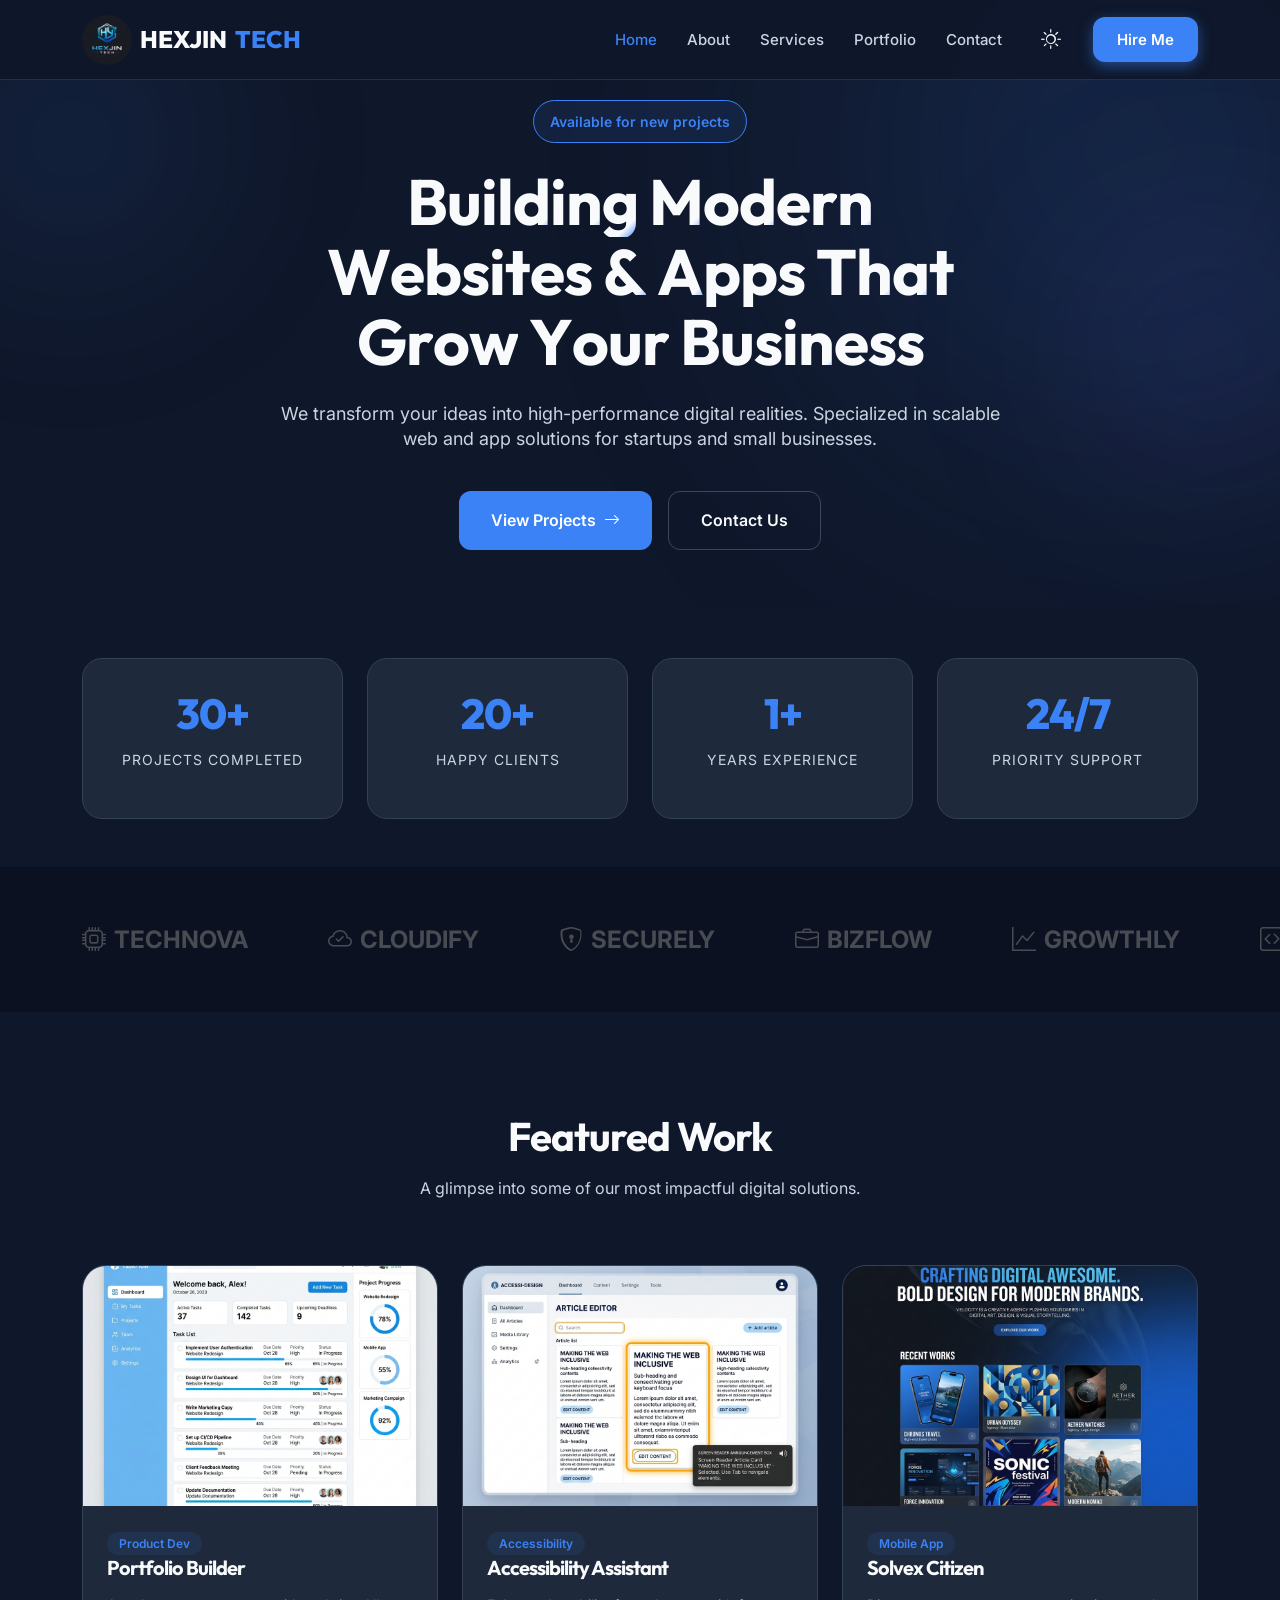
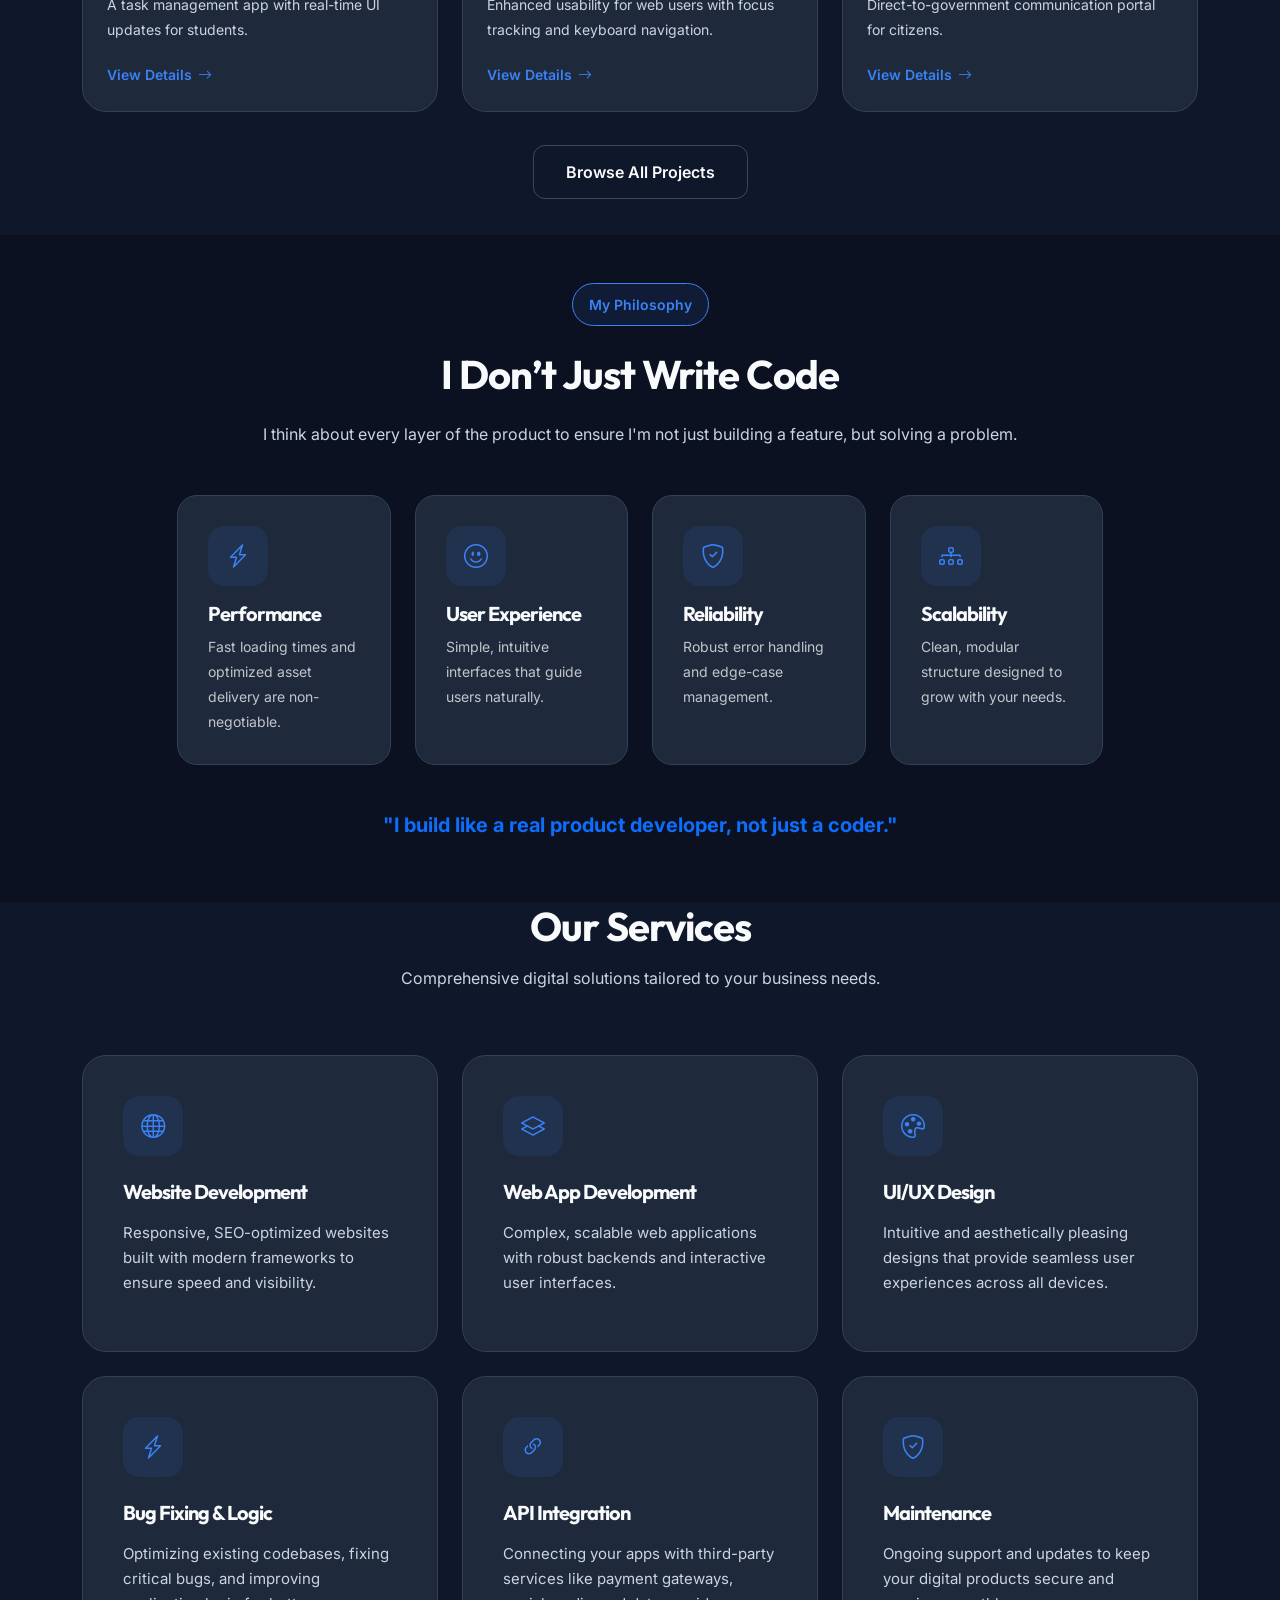
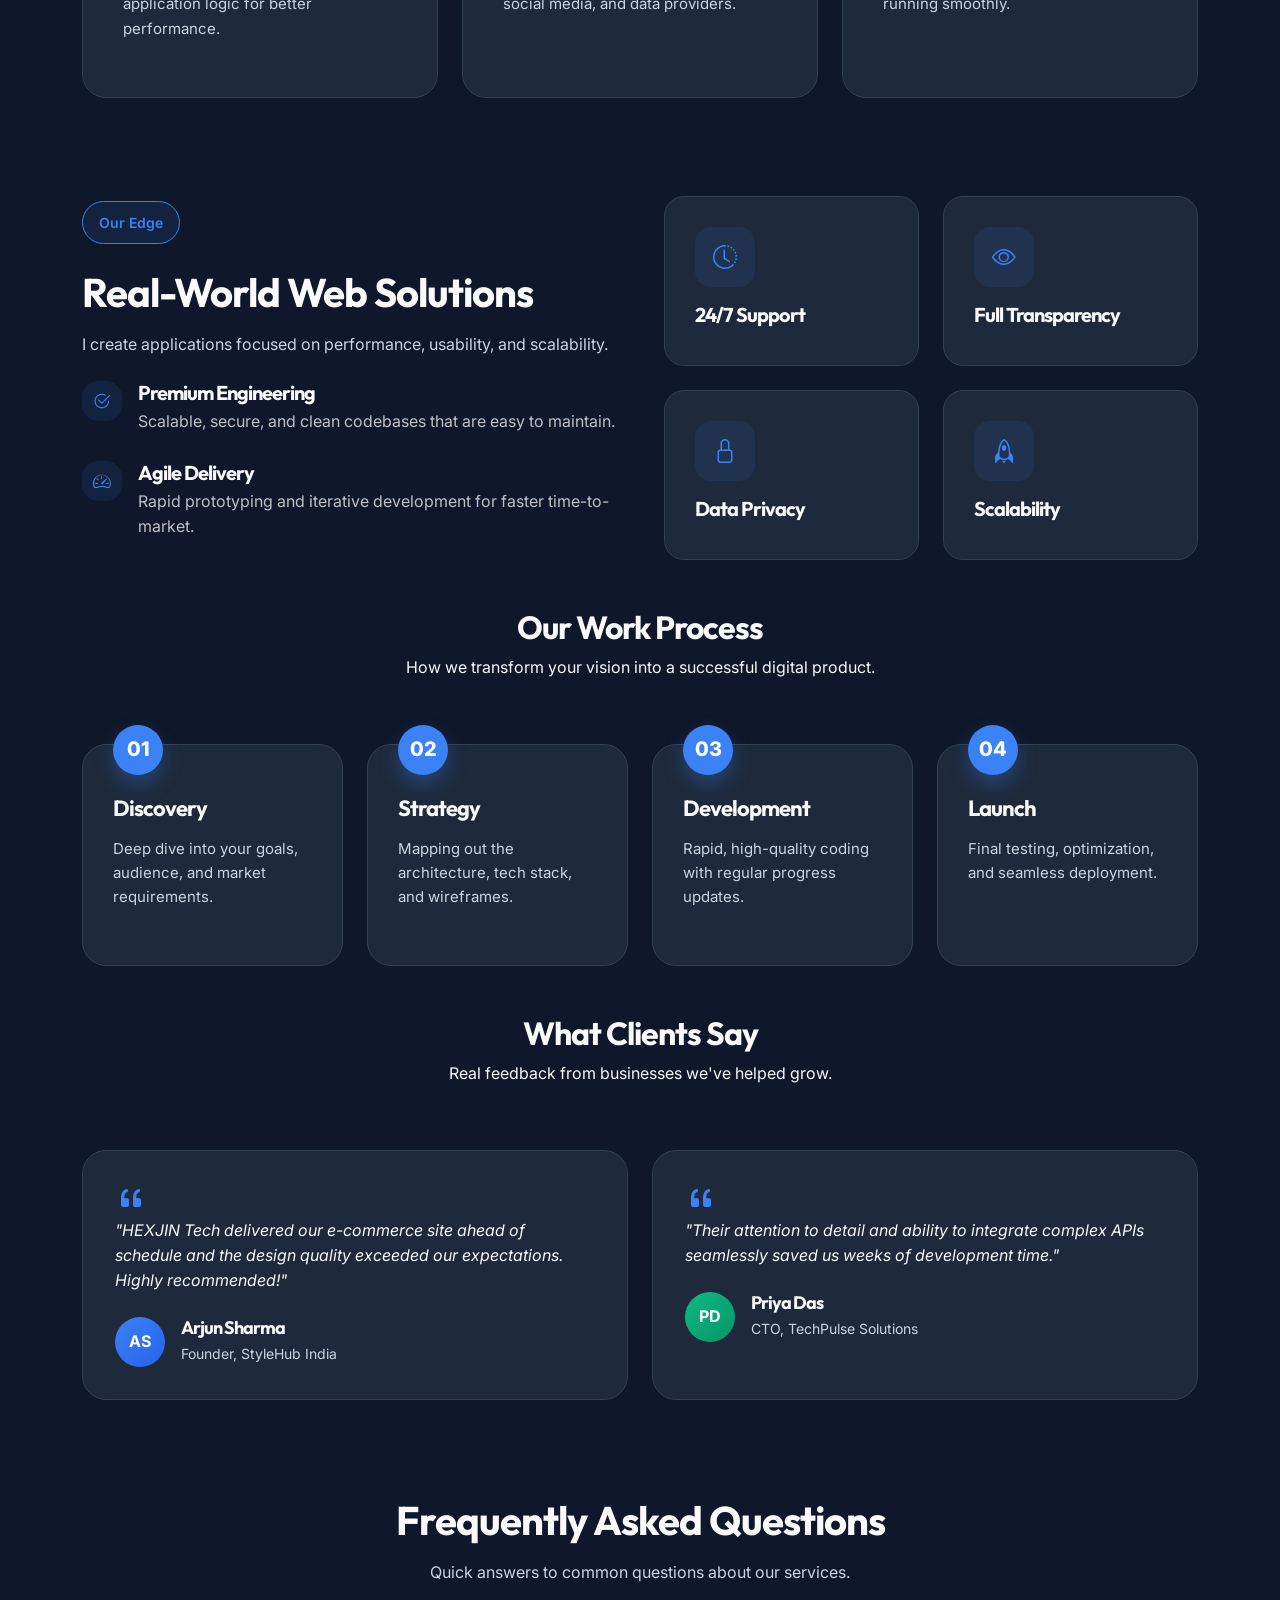
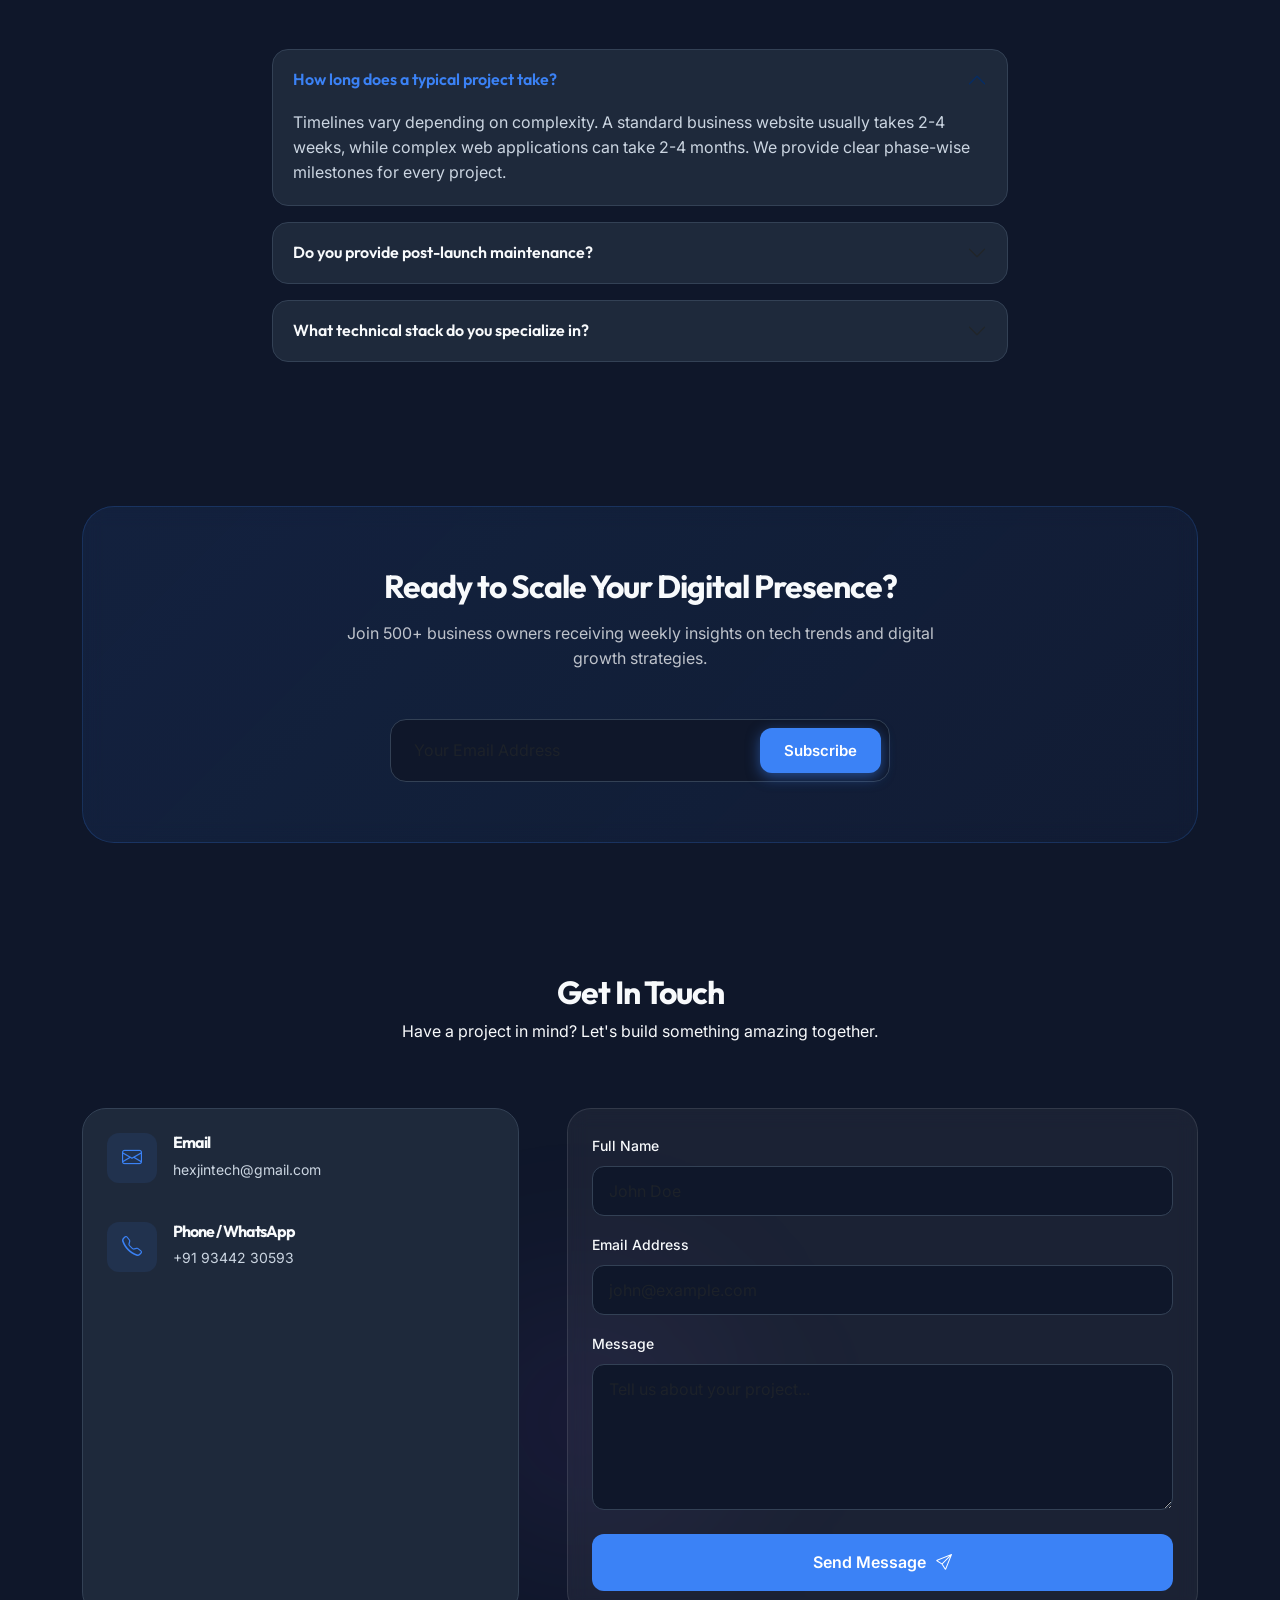
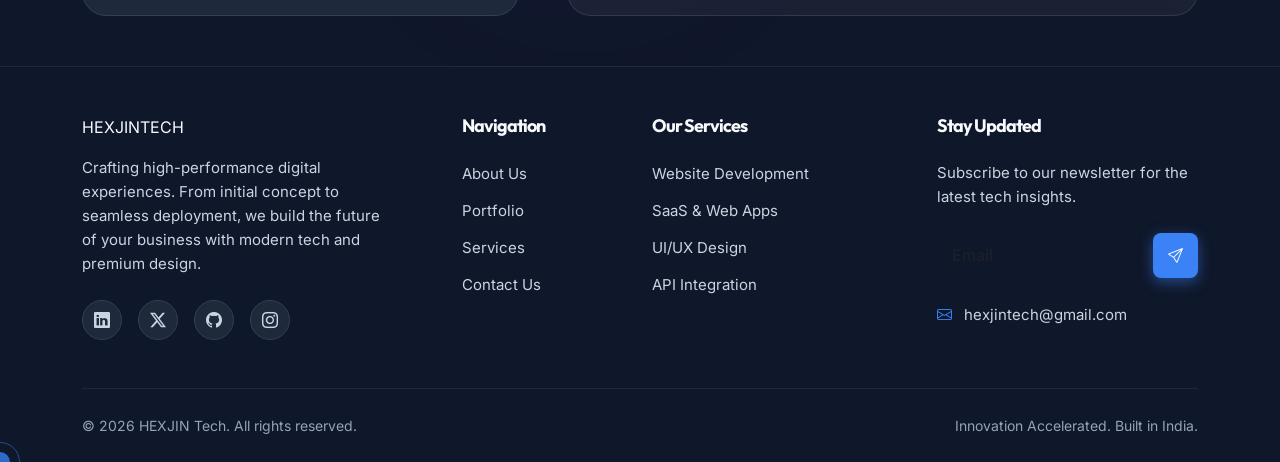
==== commit 1a278e92: "feat: implement portfolio website structure with services, project, and contact pages including shar" ====
--- a/index.html
+++ b/index.html
@@ -18,41 +18,16 @@
 </head>
 
 <body data-theme="dark">
-
-    <!-- Navigation -->
-    <nav id="navbar" class="fixed-top">
-        <div class="container navbar-container">
-            <div class="row align-items-center">
-                <div class="col-4">
-                    <a href="index.html" class="navbar-logo">
-                        <img src="assets/images/logo.jpeg" alt="logo">
-                        HEXJIN<span>TECH</span>
-                    </a>
-                </div>
-                <div class="col-8 d-flex justify-content-end align-items-center">
-                    <ul class="navbar-links d-none d-lg-flex mb-0 list-unstyled align-items-center">
-                        <li><a href="index.html" class="navbar-link active">Home</a></li>
-                        <li><a href="about/" class="navbar-link">About</a></li>
-                        <li><a href="index.html#services" class="navbar-link">Services</a></li>
-                        <li><a href="portfolio/" class="navbar-link">Portfolio</a></li>
-                        <li><a href="contact/" class="navbar-link">Contact</a></li>
-                    </ul>
-                    <div class="navbar-actions ms-lg-4 d-flex align-items-center gap-3">
-                        <button id="theme-toggle" class="btn-theme-toggle border-0 bg-transparent"
-                            aria-label="Toggle Theme">
-                            <i class="bi bi-sun" id="sun-icon"></i>
-                            <i class="bi bi-moon" id="moon-icon" style="display: none;"></i>
-                        </button>
-                        <a href="contact/" class="btn-hire ms-3 d-none d-sm-inline-block">Hire Me</a>
-                        <button class="navbar-mobile-btn d-lg-none border-0 bg-transparent text-white"
-                            aria-label="Menu">
-                            <i class="bi bi-list"></i>
-                        </button>
-                    </div>
-                </div>
-            </div>
+    <!-- Preloader -->
+    <div class="preloader">
+        <div class="loader-logo">
+            HEXJIN<span>TECH</span>
+            <div class="loader-line"></div>
         </div>
-    </nav>
+    </div>
+
+    <!-- Navigation Placeholder -->
+    <div id="navbar-placeholder"></div>
 
     <!-- Main Content Root -->
     <main id="app-root">
@@ -616,6 +591,7 @@
 
     <!-- Scripts -->
     <script src="https://cdn.jsdelivr.net/npm/bootstrap@5.3.0/dist/js/bootstrap.bundle.min.js"></script>
+    <script src="assets/js/navbar.js"></script>
     <script src="assets/js/common.js"></script>
     <script src="assets/js/footer.js"></script>
 </body>
--- a/assets/css/style.css
+++ b/assets/css/style.css
@@ -937,32 +937,137 @@
 /* Mobile Responsive Adjustments */
 @media (max-width: 991px) {
     .navbar-links {
-        display: none !important;
+        display: flex !important;
         position: fixed;
-        top: 0px;
-        left: 0px;
-        width: 100%;
+        top: 0;
+        right: -100%;
+        width: 320px;
+        max-width: 85%;
         height: 100vh;
         background-color: #0f172a;
         flex-direction: column;
+        justify-content: space-between;
+        padding: 0;
+        z-index: 10000;
+        transition: right 0.5s cubic-bezier(0.2, 1, 0.3, 1);
+        box-shadow: -15px 0 40px rgba(0, 0, 0, 0.6);
+        border-left: 1px solid rgba(255, 255, 255, 0.1);
+    }
+
+    .navbar-links.mobile-active {
+        right: 0;
+    }
+
+    /* Drawer Header */
+    .drawer-header {
+        padding: 24px 30px;
+        display: flex;
+        align-items: center;
+        justify-content: space-between;
+        border-bottom: 1px solid rgba(255, 255, 255, 0.1);
+    }
+
+    .drawer-close {
+        font-size: 24px;
+        padding: 5px;
+        transition: transform 0.3s ease;
+    }
+
+    .drawer-close:active {
+        transform: scale(0.9);
+    }
+
+    /* Drawer Body */
+    .nav-list {
+        padding: 40px 30px;
+        flex-grow: 1;
+        overflow-y: auto;
+    }
+
+    .navbar-link {
+        font-size: 22px;
+        font-weight: 600;
+        margin-bottom: 30px;
+        text-align: left;
+        width: 100%;
+        padding: 8px 0;
+        display: block;
+        opacity: 0;
+        transform: translateX(20px);
+        transition: all 0.4s cubic-bezier(0.2, 1, 0.3, 1);
+    }
+
+    .navbar-links.mobile-active .navbar-link {
+        opacity: 1;
+        transform: translateX(0);
+    }
+
+    /* Staggered entrance */
+    .navbar-links.mobile-active li:nth-child(1) .navbar-link { transition-delay: 0.1s; }
+    .navbar-links.mobile-active li:nth-child(2) .navbar-link { transition-delay: 0.15s; }
+    .navbar-links.mobile-active li:nth-child(3) .navbar-link { transition-delay: 0.2s; }
+    .navbar-links.mobile-active li:nth-child(4) .navbar-link { transition-delay: 0.25s; }
+    .navbar-links.mobile-active li:nth-child(5) .navbar-link { transition-delay: 0.3s; }
+
+    /* Drawer Footer */
+    .drawer-footer {
+        padding: 30px;
+        border-top: 1px solid rgba(255, 255, 255, 0.1);
+        background: rgba(255, 255, 255, 0.02);
+    }
+
+    .social-icon {
+        width: 40px;
+        height: 40px;
+        background: rgba(255, 255, 255, 0.05);
+        border-radius: 10px;
+        display: flex;
+        align-items: center;
         justify-content: center;
-        padding: 40px 20px;
-        z-index: 1000;
-        transition: all 400ms ease-in-out;
-    }
-
-    .navbar-links.mobile-active {
-        display: flex !important;
-    }
-
-    .navbar-link {
-        font-size: 24px;
-        margin-bottom: 20px;
+        font-size: 18px;
+        transition: background 0.3s ease;
+    }
+
+    .social-icon:hover {
+        background: rgba(59, 130, 246, 0.2);
+        color: #3b82f6;
+    }
+
+    .nav-backdrop {
+        position: fixed;
+        top: 0;
+        left: 0;
+        width: 100%;
+        height: 100%;
+        background-color: rgba(0, 0, 0, 0.7);
+        backdrop-filter: blur(6px);
+        z-index: 9999;
+        opacity: 0;
+        visibility: hidden;
+        transition: all 0.4s ease;
+    }
+
+    .nav-backdrop.active {
+        opacity: 1;
+        visibility: visible;
+    }
+
+    .navbar-mobile-btn {
+        width: 44px;
+        height: 44px;
+        display: flex;
+        align-items: center;
+        justify-content: center;
+        font-size: 22px !important;
+        background-color: rgba(255, 255, 255, 0.08) !important;
+        border: 1px solid rgba(255, 255, 255, 0.1) !important;
+        border-radius: 12px;
+        transition: all 0.3s ease;
     }
 
     .hero-title {
-        font-size: 48px;
-        line-height: 54px;
+        font-size: 42px;
+        line-height: 48px;
     }
 }
 
@@ -1380,12 +1485,72 @@
 .btn-hire,
 .btn-hero-primary,
 .btn-hero-outline,
-.btn-contact-submit {
+.btn-contact-submit,
+.magnetic {
     transition: transform 0.3s cubic-bezier(0.2, 1, 0.3, 1),
         box-shadow 0.3s cubic-bezier(0.2, 1, 0.3, 1);
 }
 
 .btn-hire:active,
-.btn-hero-primary:active {
+.btn-hero-primary:active,
+.magnetic:active {
     transform: scale(0.95);
+}
+
+/* Preloader */
+.preloader {
+    position: fixed;
+    top: 0;
+    left: 0;
+    width: 100%;
+    height: 100%;
+    background-color: #0f172a;
+    z-index: 100000;
+    display: flex;
+    justify-content: center;
+    align-items: center;
+    transition: opacity 0.8s ease, visibility 0.8s ease;
+}
+
+.preloader.fade-out {
+    opacity: 0;
+    visibility: hidden;
+}
+
+.loader-logo {
+    font-family: 'Outfit', sans-serif;
+    font-weight: 800;
+    font-size: 32px;
+    color: #f8fafc;
+    position: relative;
+    overflow: hidden;
+}
+
+.loader-logo span {
+    color: #3b82f6;
+}
+
+.loader-line {
+    position: absolute;
+    bottom: 0;
+    left: 0;
+    width: 0;
+    height: 2px;
+    background: #3b82f6;
+    animation: loader-anim 1.5s ease-in-out forwards;
+}
+
+@keyframes loader-anim {
+    0% { width: 0; }
+    100% { width: 100%; }
+}
+
+/* Smooth Page Entrance */
+#app-root {
+    opacity: 0;
+    transition: opacity 1.2s ease;
+}
+
+#app-root.loaded {
+    opacity: 1;
 }
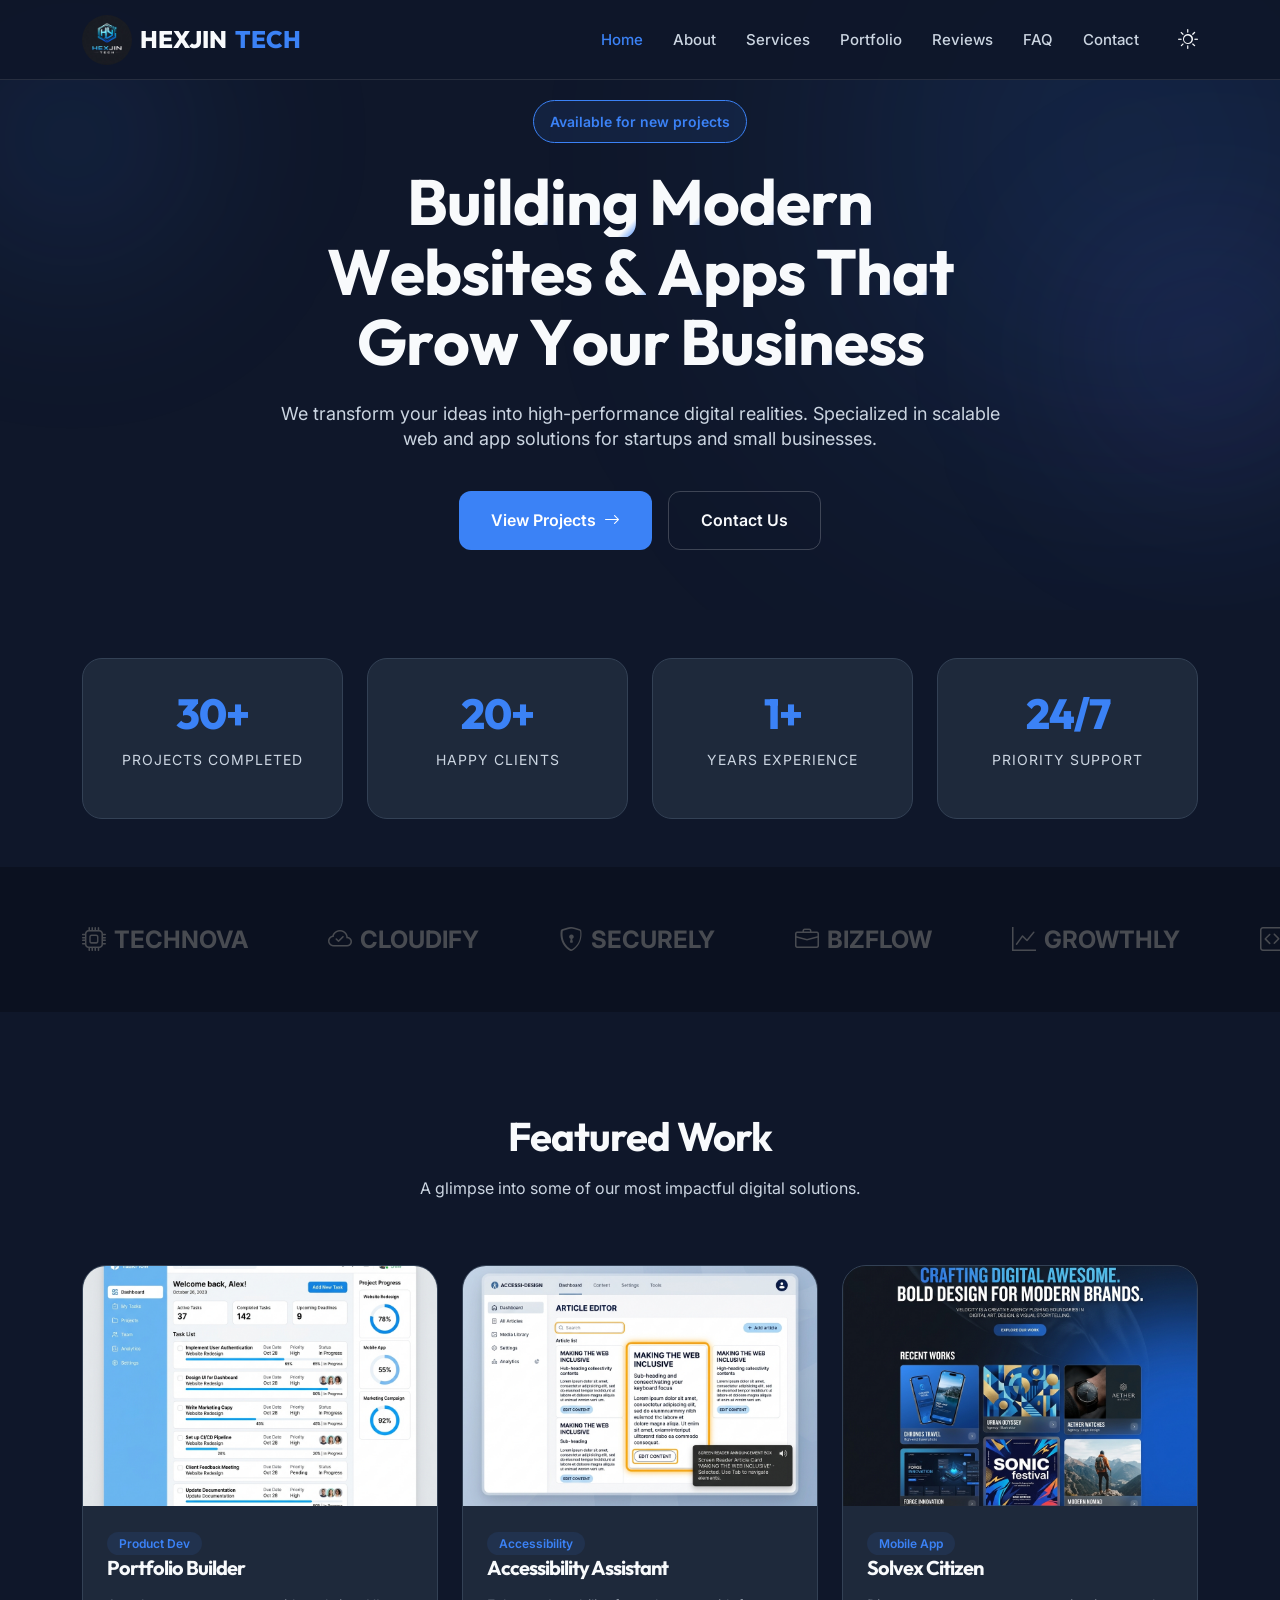
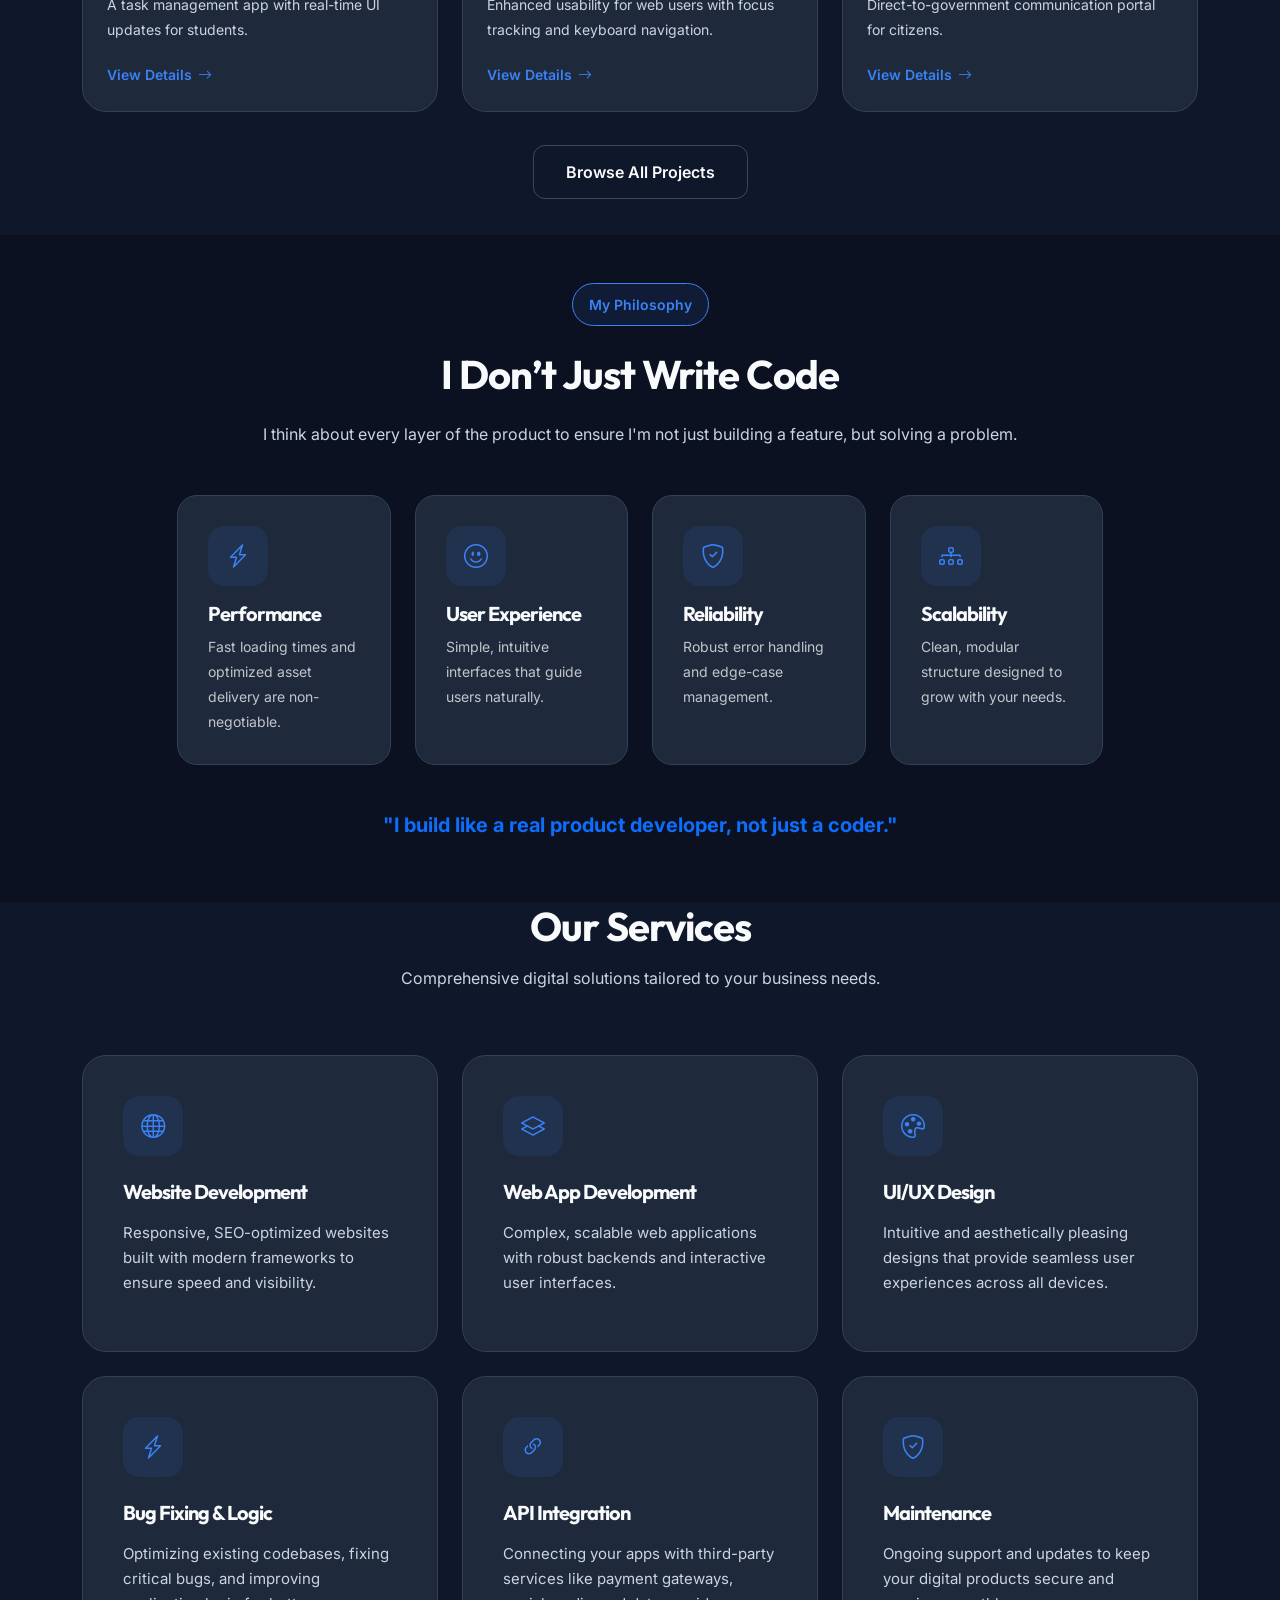
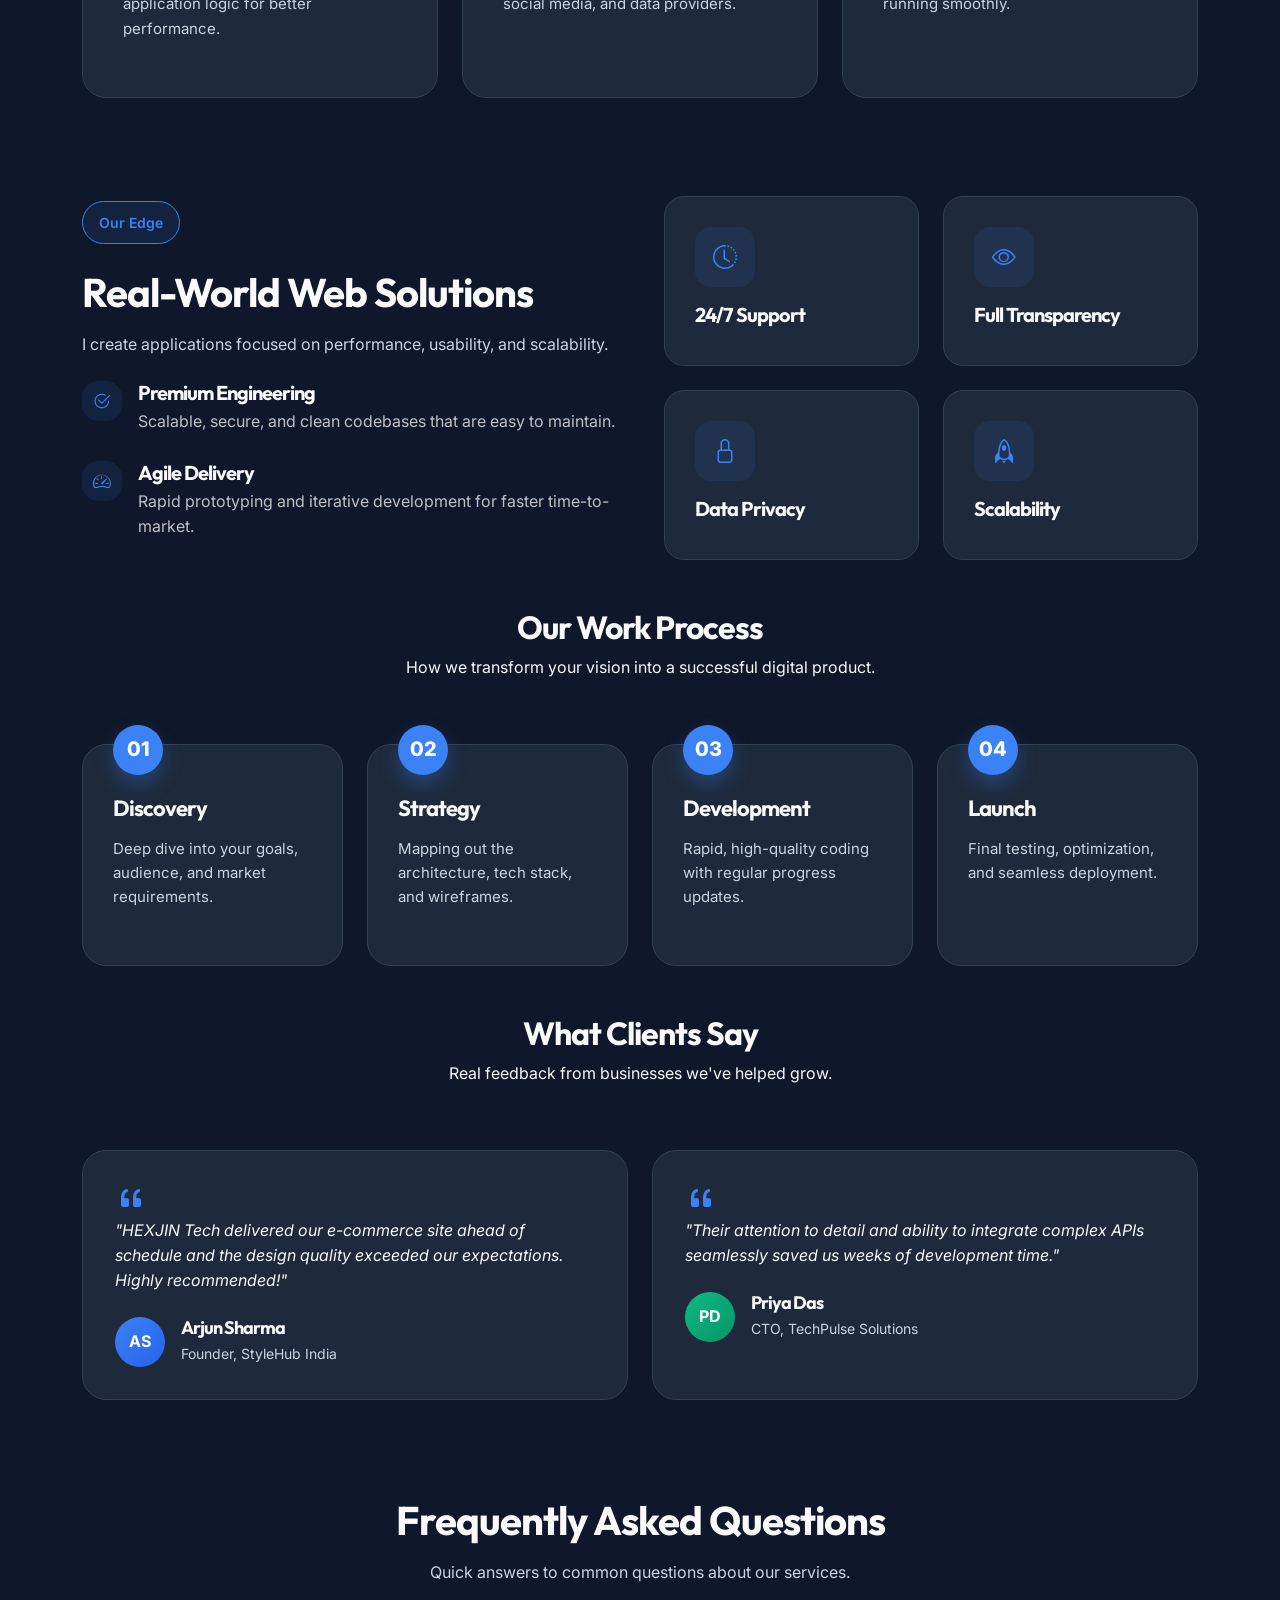
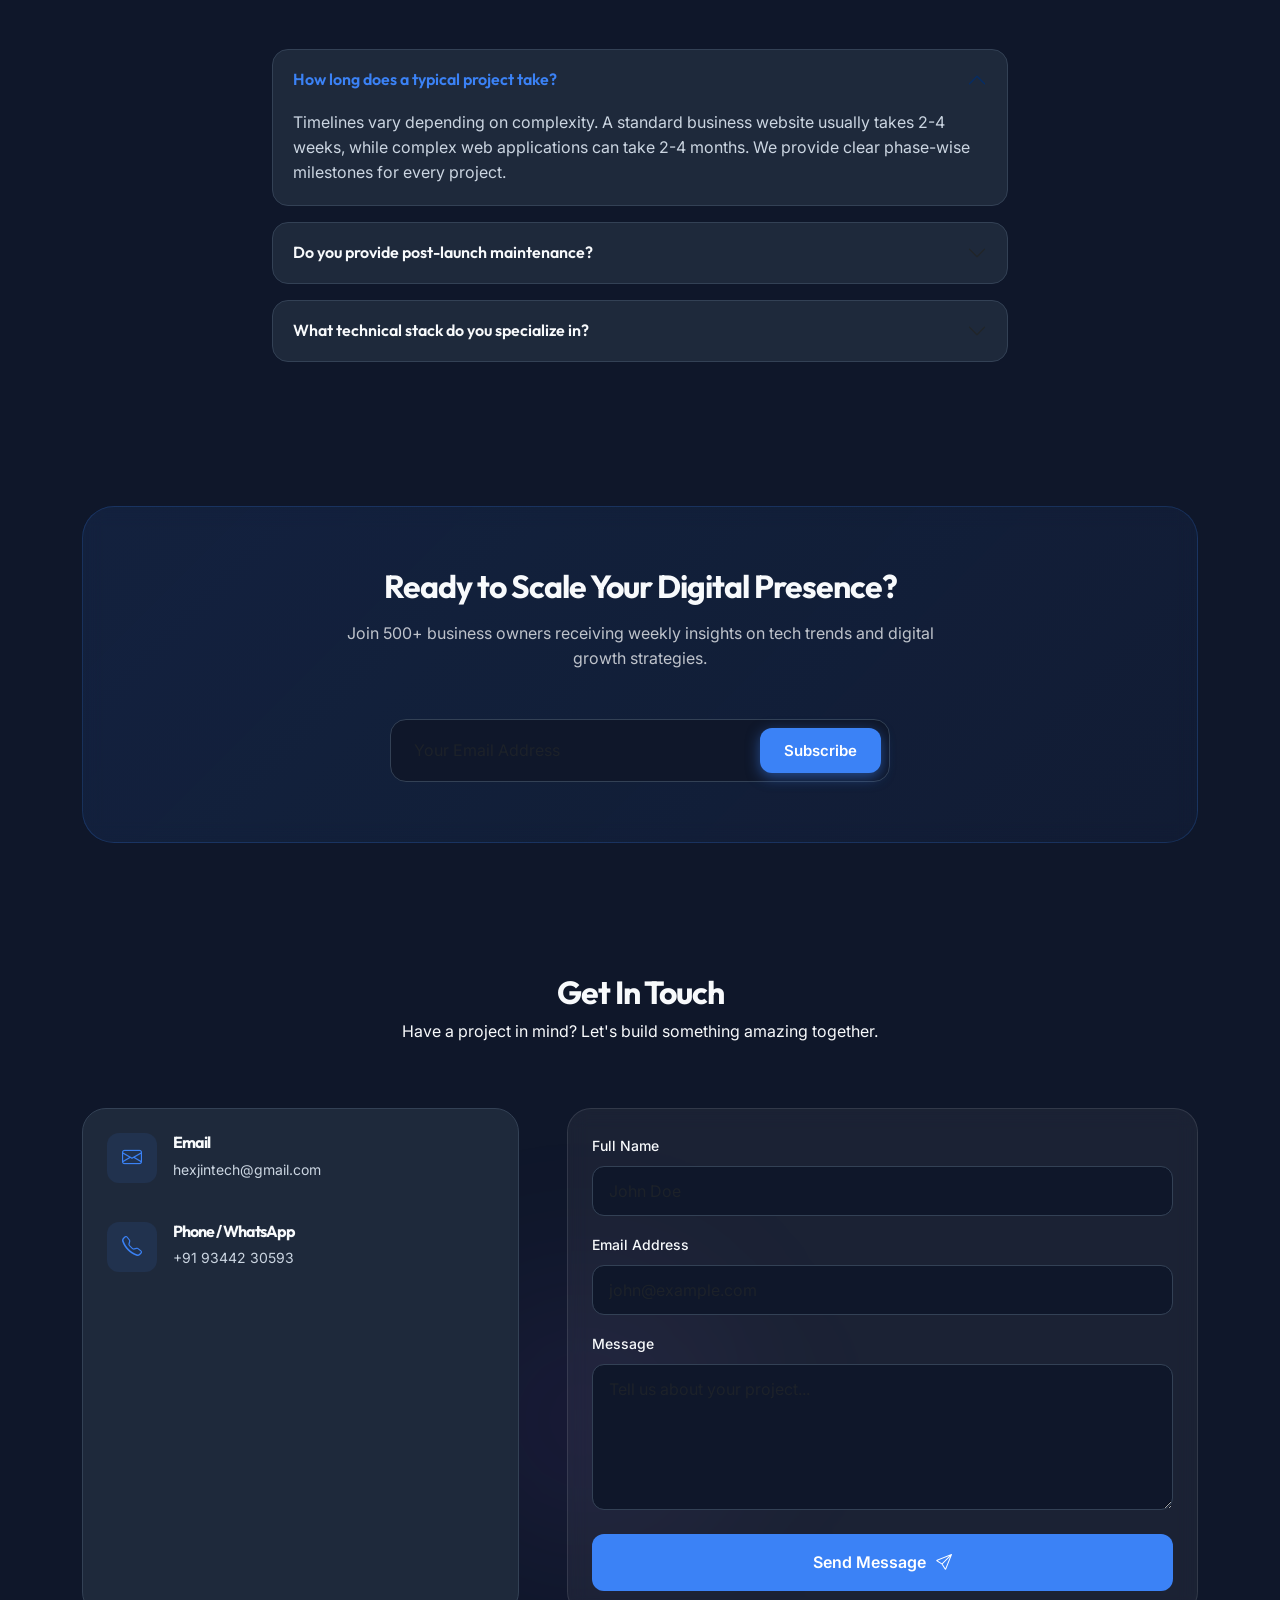
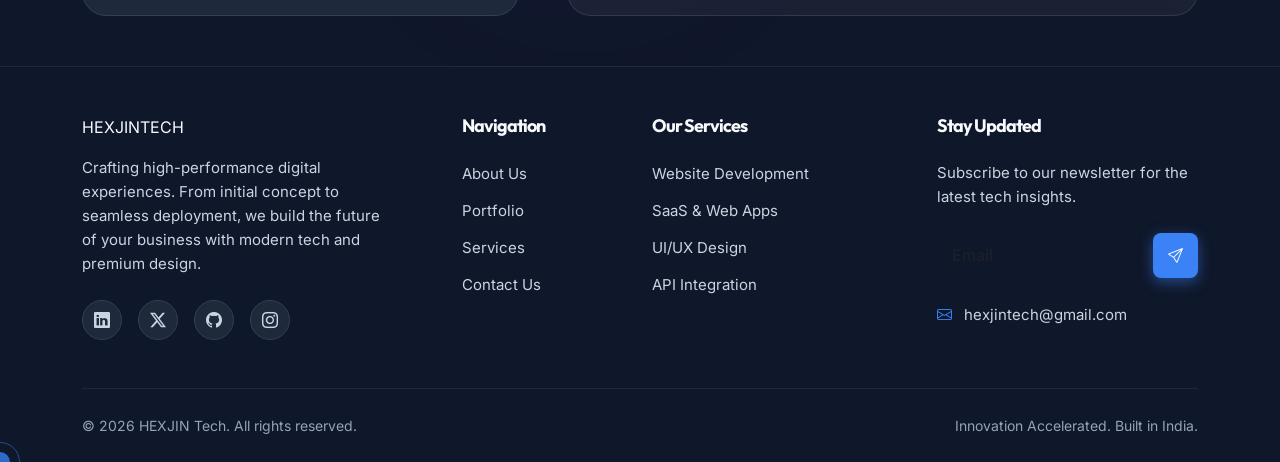
==== commit 9c36fd5e: "feat: implement core site structure, portfolio pages, and global assets including navbar, footer, an" ====
--- a/index.html
+++ b/index.html
@@ -17,7 +17,7 @@
     <link rel="stylesheet" href="assets/css/style.css">
 </head>
 
-<body data-theme="dark">
+<body class="home-page" data-theme="dark">
     <!-- Preloader -->
     <div class="preloader">
         <div class="loader-logo">
--- a/assets/css/style.css
+++ b/assets/css/style.css
@@ -63,7 +63,7 @@
     transition: all 300ms ease;
     border-bottom: 1px solid rgba(255, 255, 255, 0.1);
     background-color: rgba(15, 23, 42, 0.9);
-    backdrop-filter: blur(10px);
+    z-index: 10001;
 }
 
 body[data-theme="light"] #navbar {
@@ -189,7 +189,8 @@
     font-size: 64px;
     line-height: 70px;
     margin-bottom: 24px;
-    color: #f8fafc; /* Fallback */
+    color: #f8fafc;
+    /* Fallback */
 }
 
 body[data-theme="light"] .hero-title {
@@ -936,26 +937,39 @@
 
 /* Mobile Responsive Adjustments */
 @media (max-width: 991px) {
+
     .navbar-links {
         display: flex !important;
         position: fixed;
         top: 0;
-        right: -100%;
-        width: 320px;
-        max-width: 85%;
+        right: 0;
         height: 100vh;
-        background-color: #0f172a;
+        background-color: rgba(15, 23, 42, 0.95);
+        backdrop-filter: blur(20px);
+        -webkit-backdrop-filter: blur(20px);
         flex-direction: column;
         justify-content: space-between;
         padding: 0;
         z-index: 10000;
-        transition: right 0.5s cubic-bezier(0.2, 1, 0.3, 1);
-        box-shadow: -15px 0 40px rgba(0, 0, 0, 0.6);
-        border-left: 1px solid rgba(255, 255, 255, 0.1);
+        transform: translateX(105%);
+        visibility: hidden;
+        transition: transform 0.6s cubic-bezier(0.85, 0, 0.15, 1),
+            visibility 0.6s linear;
+        box-shadow: -20px 0 50px rgba(0, 0, 0, 0.5);
+        border-left: 1px solid rgba(255, 255, 255, 0.05);
+    }
+
+    body[data-theme="light"] .navbar-links {
+        background-color: rgba(248, 250, 252, 0.95);
+        border-left: 1px solid rgba(0, 0, 0, 0.05);
+        box-shadow: -20px 0 50px rgba(0, 0, 0, 0.1);
     }
 
     .navbar-links.mobile-active {
-        right: 0;
+        transform: translateX(0);
+        visibility: visible;
+        transition: transform 0.6s cubic-bezier(0.85, 0, 0.15, 1),
+            visibility 0s linear;
     }
 
     /* Drawer Header */
@@ -967,6 +981,10 @@
         border-bottom: 1px solid rgba(255, 255, 255, 0.1);
     }
 
+    body[data-theme="light"] .drawer-header {
+        border-bottom: 1px solid rgba(0, 0, 0, 0.1);
+    }
+
     .drawer-close {
         font-size: 24px;
         padding: 5px;
@@ -979,18 +997,18 @@
 
     /* Drawer Body */
     .nav-list {
-        padding: 40px 30px;
+        /* padding: 40px 30px; */
         flex-grow: 1;
         overflow-y: auto;
     }
 
     .navbar-link {
-        font-size: 22px;
+        font-size: 16px;
+        width: 100%;
+        margin-bottom: 10px;
+        padding: 10px 20px;
         font-weight: 600;
-        margin-bottom: 30px;
-        text-align: left;
-        width: 100%;
-        padding: 8px 0;
+        text-align: start;
         display: block;
         opacity: 0;
         transform: translateX(20px);
@@ -1003,17 +1021,37 @@
     }
 
     /* Staggered entrance */
-    .navbar-links.mobile-active li:nth-child(1) .navbar-link { transition-delay: 0.1s; }
-    .navbar-links.mobile-active li:nth-child(2) .navbar-link { transition-delay: 0.15s; }
-    .navbar-links.mobile-active li:nth-child(3) .navbar-link { transition-delay: 0.2s; }
-    .navbar-links.mobile-active li:nth-child(4) .navbar-link { transition-delay: 0.25s; }
-    .navbar-links.mobile-active li:nth-child(5) .navbar-link { transition-delay: 0.3s; }
+    .navbar-links.mobile-active li:nth-child(1) .navbar-link {
+        transition-delay: 0.1s;
+    }
+
+    .navbar-links.mobile-active li:nth-child(2) .navbar-link {
+        transition-delay: 0.15s;
+    }
+
+    .navbar-links.mobile-active li:nth-child(3) .navbar-link {
+        transition-delay: 0.2s;
+    }
+
+    .navbar-links.mobile-active li:nth-child(4) .navbar-link {
+        transition-delay: 0.25s;
+    }
+
+    .navbar-links.mobile-active li:nth-child(5) .navbar-link {
+        transition-delay: 0.3s;
+    }
 
     /* Drawer Footer */
     .drawer-footer {
         padding: 30px;
-        border-top: 1px solid rgba(255, 255, 255, 0.1);
+        border-top: 1px solid rgba(255, 255, 255, 0.05);
         background: rgba(255, 255, 255, 0.02);
+    }
+
+    body[data-theme="light"] .drawer-footer {
+
+        border-top: 1px solid rgba(0, 0, 0, 0.05);
+        background: rgba(0, 0, 0, 0.02);
     }
 
     .social-icon {
@@ -1033,6 +1071,11 @@
         color: #3b82f6;
     }
 
+    body[data-theme="light"] .social-icon {
+        background: rgba(0, 0, 0, 0.05);
+        color: #0f172a;
+    }
+
     .nav-backdrop {
         position: fixed;
         top: 0;
@@ -1040,17 +1083,22 @@
         width: 100%;
         height: 100%;
         background-color: rgba(0, 0, 0, 0.7);
-        backdrop-filter: blur(6px);
+
         z-index: 9999;
         opacity: 0;
         visibility: hidden;
+        display: none;
+        pointer-events: none;
         transition: all 0.4s ease;
     }
 
     .nav-backdrop.active {
         opacity: 1;
         visibility: visible;
-    }
+        display: block;
+        pointer-events: auto;
+    }
+
 
     .navbar-mobile-btn {
         width: 44px;
@@ -1058,11 +1106,53 @@
         display: flex;
         align-items: center;
         justify-content: center;
-        font-size: 22px !important;
-        background-color: rgba(255, 255, 255, 0.08) !important;
+        background-color: rgba(255, 255, 255, 0.05) !important;
         border: 1px solid rgba(255, 255, 255, 0.1) !important;
         border-radius: 12px;
         transition: all 0.3s ease;
+        position: relative;
+        z-index: 10001;
+    }
+
+    .hamburger-inner {
+        width: 20px;
+        height: 14px;
+        position: relative;
+        display: flex;
+        flex-direction: column;
+        justify-content: space-between;
+    }
+
+    .hamburger-inner span {
+        display: block;
+        width: 100%;
+        height: 2px;
+        background-color: #f8fafc;
+        border-radius: 2px;
+        transition: all 0.4s cubic-bezier(0.2, 1, 0.3, 1);
+    }
+
+    body[data-theme="light"] .hamburger-inner span {
+        background-color: #0f172a;
+    }
+
+    /* Hamburger Morphing */
+    .navbar-mobile-btn.is-active .hamburger-inner span:nth-child(1) {
+        transform: translateY(6px) rotate(45deg);
+    }
+
+    .navbar-mobile-btn.is-active .hamburger-inner span:nth-child(2) {
+        opacity: 0;
+        transform: translateX(-10px);
+    }
+
+    .navbar-mobile-btn.is-active .hamburger-inner span:nth-child(3) {
+        transform: translateY(-6px) rotate(-45deg);
+    }
+
+    body[data-theme="light"] .navbar-mobile-btn {
+        background-color: rgba(0, 0, 0, 0.05) !important;
+        border: 1px solid rgba(0, 0, 0, 0.1) !important;
     }
 
     .hero-title {
@@ -1090,6 +1180,8 @@
         object-fit: contain;
         background-color: #0f172a;
     }
+
+
 }
 
 /* SPA Transitions */
@@ -1107,6 +1199,51 @@
 
 .portfolio-item {
     transition: opacity 0.3s ease, transform 0.3s ease;
+}
+
+/* --- FILTER PILLS --- */
+.filter-pill {
+    display: inline-flex;
+    align-items: center;
+    gap: 6px;
+    background: rgba(255, 255, 255, 0.05);
+    border: 1px solid rgba(255, 255, 255, 0.1);
+    color: #94a3b8;
+    padding: 8px 20px;
+    border-radius: 50px;
+    cursor: pointer;
+    transition: all 0.3s cubic-bezier(0.2, 1, 0.3, 1);
+    font-size: 14px;
+    font-weight: 500;
+    user-select: none;
+}
+
+body[data-theme="light"] .filter-pill {
+    background: #f1f5f9;
+    border-color: #e2e8f0;
+    color: #64748b;
+}
+
+.filter-pill:hover {
+    background: rgba(59, 130, 246, 0.1);
+    border-color: rgba(59, 130, 246, 0.4);
+    color: #3b82f6;
+    transform: translateY(-2px);
+    box-shadow: 0 4px 12px rgba(59, 130, 246, 0.15);
+}
+
+.filter-pill.active {
+    background: #3b82f6;
+    border-color: #3b82f6;
+    color: #ffffff;
+    box-shadow: 0 4px 15px rgba(59, 130, 246, 0.4);
+    transform: translateY(-2px);
+}
+
+body[data-theme="light"] .filter-pill.active {
+    background: #3b82f6;
+    border-color: #3b82f6;
+    color: #ffffff;
 }
 
 [data-filter] {
@@ -1431,8 +1568,8 @@
     display: inline-block;
     transform: translateY(100%);
     opacity: 0;
-    transition: transform 0.8s cubic-bezier(0.2, 1, 0.3, 1), 
-                opacity 0.8s cubic-bezier(0.2, 1, 0.3, 1);
+    transition: transform 0.8s cubic-bezier(0.2, 1, 0.3, 1),
+        opacity 0.8s cubic-bezier(0.2, 1, 0.3, 1);
     background: linear-gradient(135deg, #f8fafc 80%, #3b82f6);
     -webkit-background-clip: text;
     background-clip: text;
@@ -1541,8 +1678,13 @@
 }
 
 @keyframes loader-anim {
-    0% { width: 0; }
-    100% { width: 100%; }
+    0% {
+        width: 0;
+    }
+
+    100% {
+        width: 100%;
+    }
 }
 
 /* Smooth Page Entrance */
@@ -1553,4 +1695,217 @@
 
 #app-root.loaded {
     opacity: 1;
-}+}
+
+.filter-pill {
+    cursor: pointer;
+}
+/* ==========================================================================
+   REVIEWS PAGE - Premium Glassmorphic Design (.reviews-page)
+   ========================================================================== */
+
+.reviews-page .reviews-hero {
+    padding-top: 140px;
+    padding-bottom: 80px;
+    text-align: center;
+}
+
+.reviews-page .reviews-hero .hero-title {
+    background: linear-gradient(135deg, #f8fafc 60%, #3b82f6);
+    -webkit-background-clip: text;
+    background-clip: text;
+    -webkit-text-fill-color: transparent;
+}
+
+body[data-theme="light"] .reviews-page .reviews-hero .hero-title {
+    background: linear-gradient(135deg, #0f172a 60%, #3b82f6);
+    -webkit-background-clip: text;
+    background-clip: text;
+    -webkit-text-fill-color: transparent;
+}
+
+.reviews-page .ratings-section {
+    padding: 40px 0 100px;
+}
+
+.reviews-page .review-form-card {
+    background: rgba(255, 255, 255, 0.04);
+    backdrop-filter: blur(20px);
+    -webkit-backdrop-filter: blur(20px);
+    border: 1px solid rgba(255, 255, 255, 0.08);
+    border-radius: 28px;
+    padding: 40px;
+    position: sticky;
+    top: 100px;
+    box-shadow: 0 20px 50px rgba(0, 0, 0, 0.3);
+}
+
+body[data-theme="light"] .reviews-page .review-form-card {
+    background: rgba(255, 255, 255, 0.9);
+    border: 1px solid rgba(0, 0, 0, 0.06);
+    box-shadow: 0 20px 50px rgba(0, 0, 0, 0.08);
+}
+
+.reviews-page .review-form-card h3 {
+    font-size: 22px;
+    font-weight: 700;
+    background: linear-gradient(135deg, #f8fafc, #3b82f6);
+    -webkit-background-clip: text;
+    background-clip: text;
+    -webkit-text-fill-color: transparent;
+}
+
+body[data-theme="light"] .reviews-page .review-form-card h3 {
+    background: linear-gradient(135deg, #0f172a, #3b82f6);
+    -webkit-background-clip: text;
+    background-clip: text;
+    -webkit-text-fill-color: transparent;
+}
+
+.reviews-page .form-label {
+    font-size: 12px;
+    font-weight: 600;
+    color: #64748b;
+    text-transform: uppercase;
+    letter-spacing: 0.6px;
+    margin-bottom: 8px;
+}
+
+.reviews-page .form-control {
+    background: rgba(15, 23, 42, 0.6);
+    border: 1px solid rgba(255, 255, 255, 0.08);
+    color: #f8fafc;
+    border-radius: 14px;
+    padding: 12px 16px;
+    font-size: 14px;
+    transition: all 0.3s ease;
+}
+
+.reviews-page .form-control::placeholder { color: #475569; }
+
+.reviews-page .form-control:focus {
+    background: rgba(15, 23, 42, 0.85);
+    border-color: #3b82f6;
+    box-shadow: 0 0 0 4px rgba(59, 130, 246, 0.15);
+    color: #f8fafc;
+    outline: none;
+}
+
+body[data-theme="light"] .reviews-page .form-control {
+    background: #f8fafc;
+    border: 1px solid #e2e8f0;
+    color: #0f172a;
+}
+
+body[data-theme="light"] .reviews-page .form-control:focus {
+    background: #ffffff;
+    border-color: #3b82f6;
+    box-shadow: 0 0 0 4px rgba(59, 130, 246, 0.1);
+    color: #0f172a;
+}
+
+.reviews-page .form-control.is-invalid {
+    border-color: #ef4444 !important;
+    box-shadow: 0 0 0 3px rgba(239, 68, 68, 0.15) !important;
+}
+
+.reviews-page .star-rating {
+    display: flex;
+    flex-direction: row-reverse;
+    justify-content: flex-start;
+    gap: 6px;
+}
+
+.reviews-page .star-rating input { display: none; }
+
+.reviews-page .star-rating label {
+    font-size: 28px;
+    color: rgba(255, 255, 255, 0.12);
+    cursor: pointer;
+    transition: color 0.2s ease, transform 0.2s ease;
+}
+
+body[data-theme="light"] .reviews-page .star-rating label {
+    color: rgba(0, 0, 0, 0.1);
+}
+
+.reviews-page .star-rating label:hover,
+.reviews-page .star-rating label:hover ~ label,
+.reviews-page .star-rating input:checked ~ label {
+    color: #fbbf24;
+    transform: scale(1.2);
+}
+
+.reviews-page .btn-hero-primary {
+    padding: 14px 28px;
+    font-size: 15px;
+    border-radius: 14px;
+    justify-content: center;
+    width: 100%;
+}
+
+.reviews-page .btn-hero-primary:hover {
+    background-color: #2563eb;
+    transform: translateY(-3px);
+    box-shadow: 0 12px 28px rgba(59, 130, 246, 0.45);
+}
+
+.reviews-page .testimonial-card-premium {
+    background: rgba(255, 255, 255, 0.03);
+    border: 1px solid rgba(255, 255, 255, 0.06);
+    border-radius: 22px;
+    padding: 28px;
+    transition: all 0.4s cubic-bezier(0.2, 1, 0.3, 1);
+    height: 100%;
+}
+
+.reviews-page .testimonial-card-premium:hover {
+    transform: translateY(-8px);
+    background: rgba(255, 255, 255, 0.05);
+    border-color: rgba(59, 130, 246, 0.3);
+    box-shadow: 0 24px 48px -15px rgba(59, 130, 246, 0.2);
+}
+
+body[data-theme="light"] .reviews-page .testimonial-card-premium {
+    background: #ffffff;
+    border: 1px solid #e2e8f0;
+    box-shadow: 0 4px 20px rgba(0, 0, 0, 0.05);
+}
+
+body[data-theme="light"] .reviews-page .testimonial-card-premium:hover {
+    border-color: #3b82f6;
+    box-shadow: 0 20px 40px rgba(0, 0, 0, 0.1);
+}
+
+.reviews-page .review-stars-display {
+    color: #fbbf24;
+    font-size: 13px;
+    letter-spacing: 2px;
+    margin-bottom: 12px;
+}
+
+.reviews-page .reviewer-avatar {
+    width: 44px;
+    height: 44px;
+    border-radius: 50%;
+    background: linear-gradient(135deg, #3b82f6, #6366f1);
+    display: flex;
+    align-items: center;
+    justify-content: center;
+    font-weight: 700;
+    font-size: 16px;
+    color: #ffffff;
+    flex-shrink: 0;
+}
+
+@media (max-width: 991px) {
+    .reviews-page .review-form-card {
+        position: static;
+        margin-bottom: 40px;
+    }
+}
+
+@media (max-width: 767px) {
+    .reviews-page .review-form-card { padding: 24px 18px; }
+    .reviews-page .reviews-hero .hero-title { font-size: 36px; line-height: 42px; }
+}
